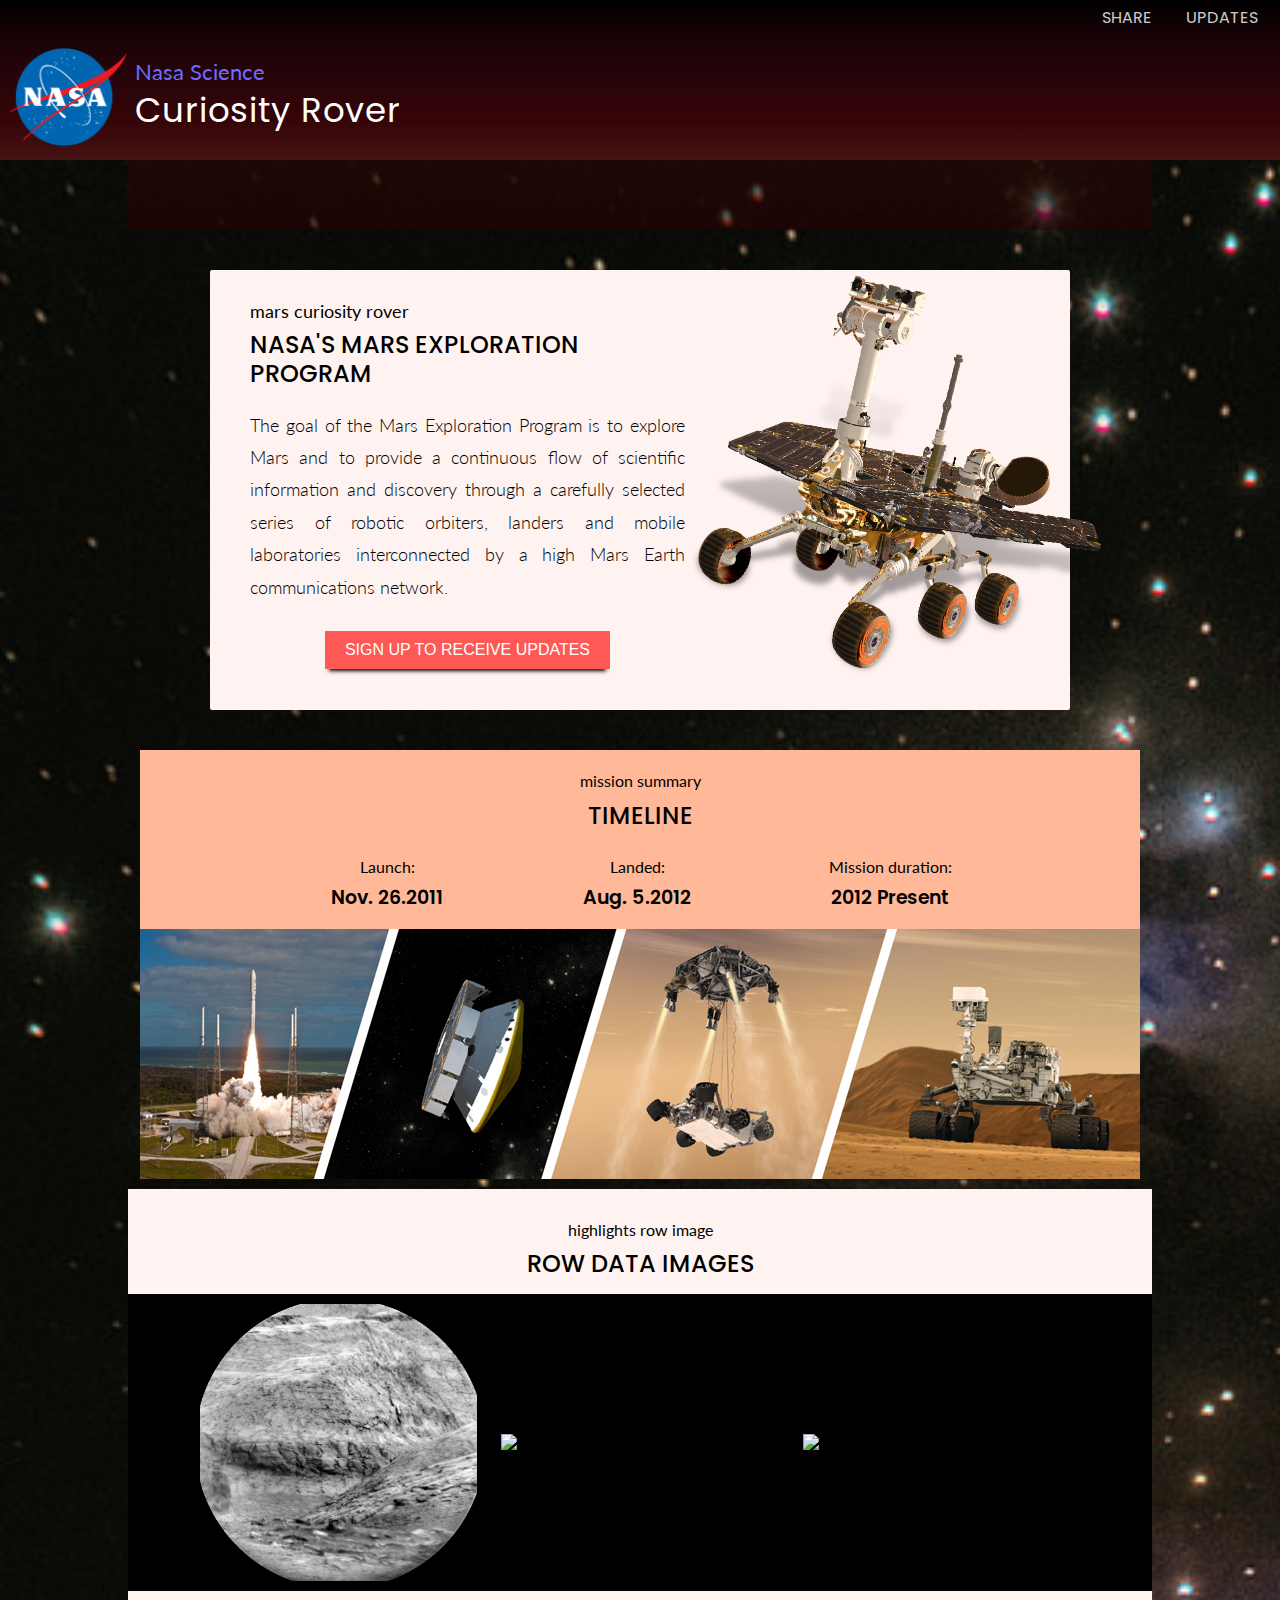
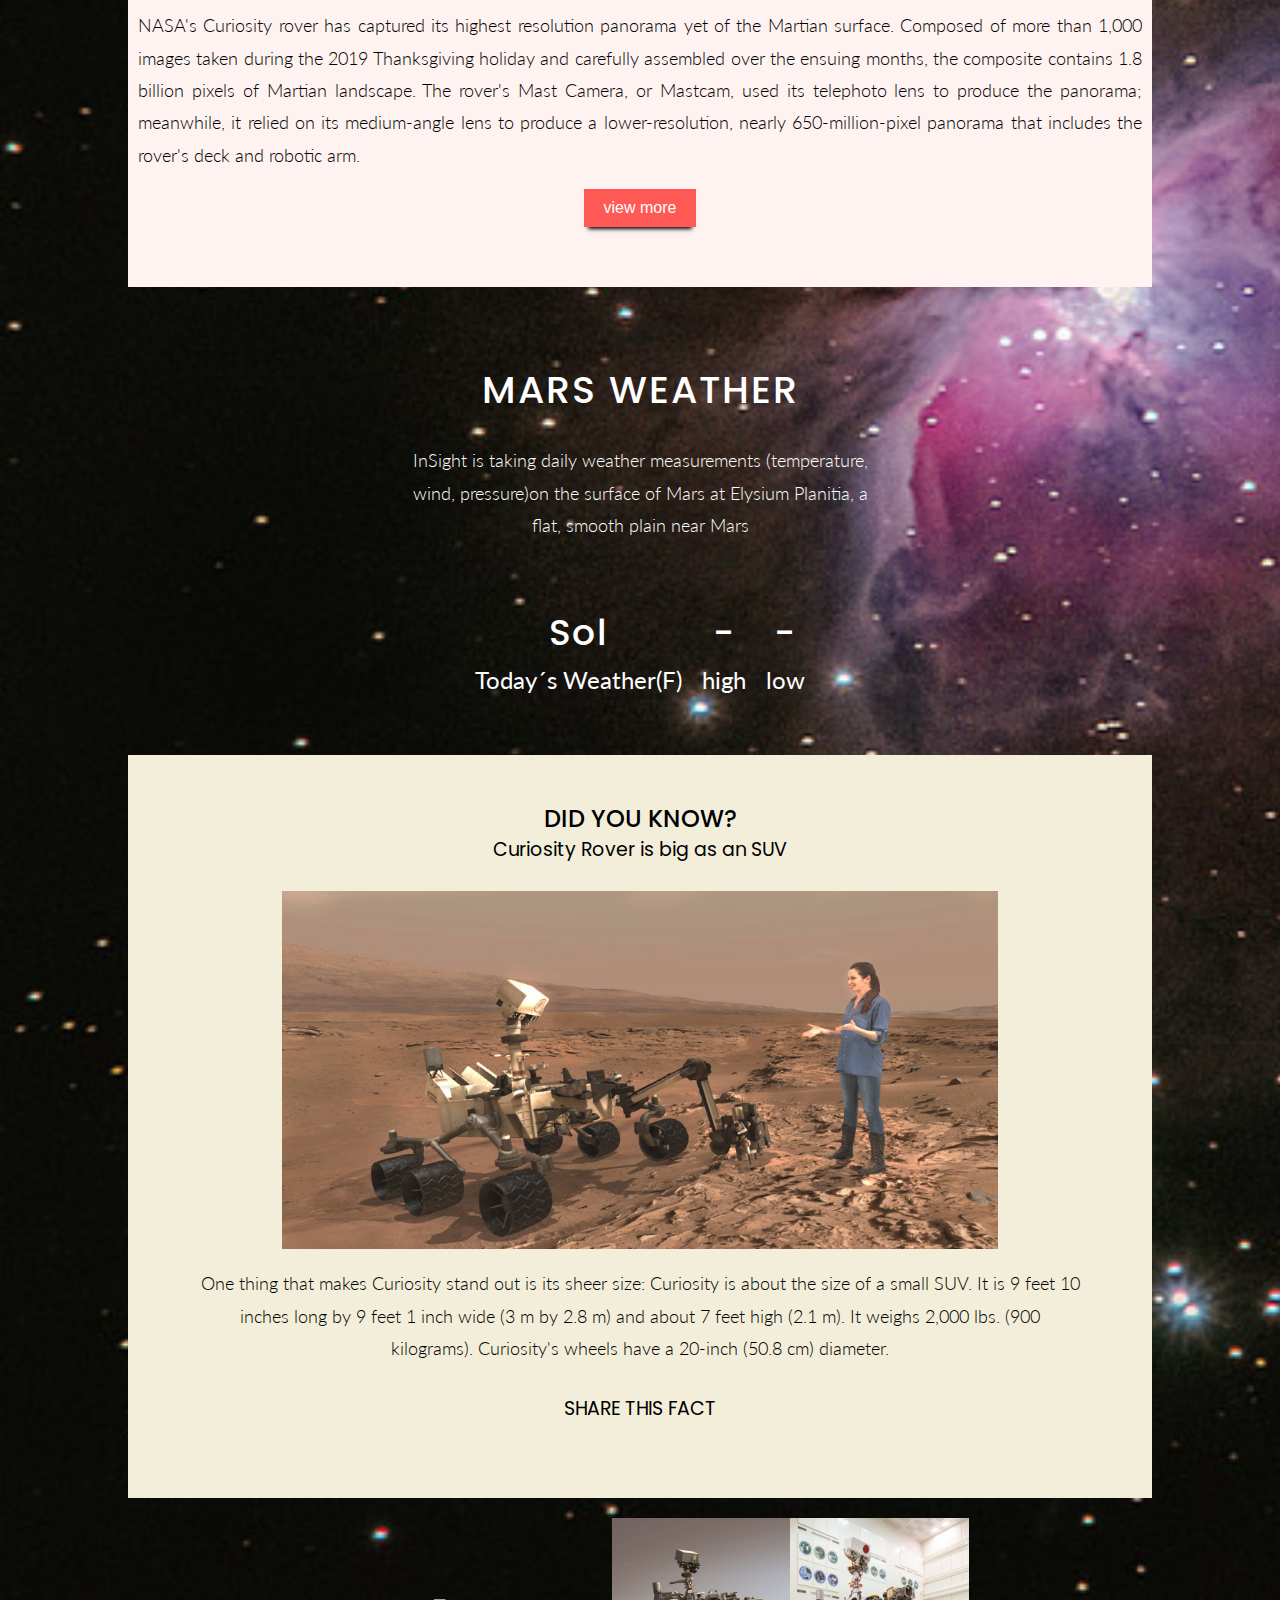
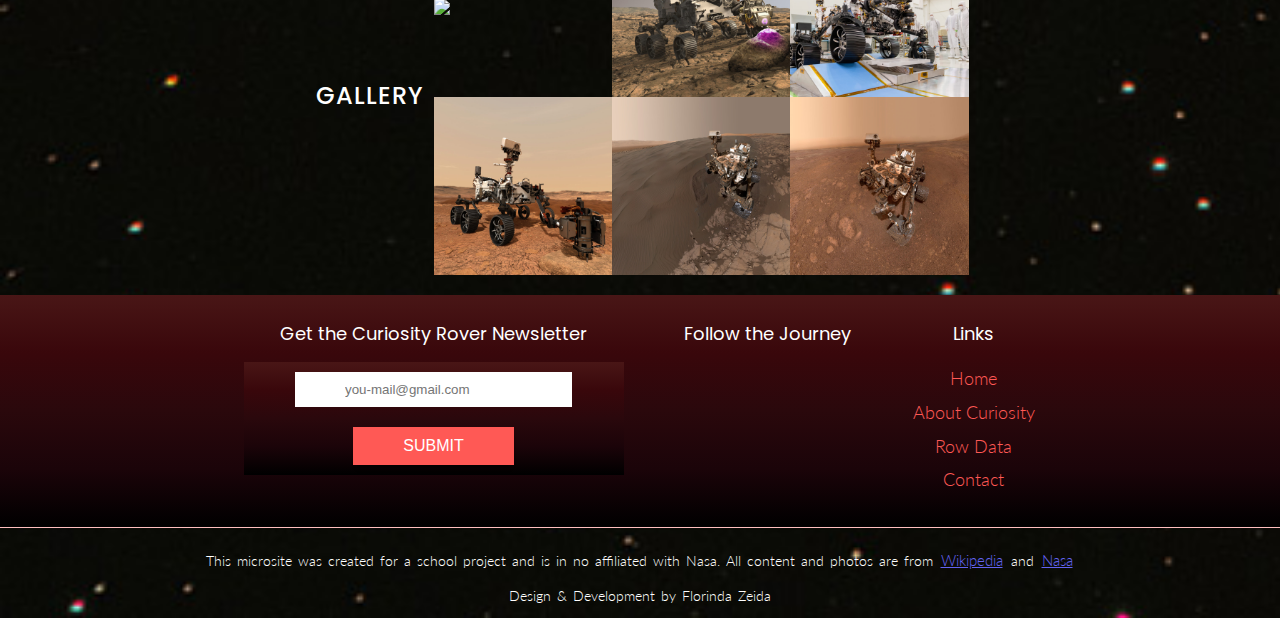
==== index.html @ 97a4b6a3 "step-1" ====
<!DOCTYPE html>
<html lang="en">

<head>
    <meta charset="utf-8">
    <meta name="viewport" content="width=device-width, initial-scale=1.0" />
    <meta http-equiv="X-UA-Compatible" content="ie=edge" />
    <meta name="description" content="This is a microsite created for the school, the theme being a subject from Space X or NASA and using their API.">
    <meta name="keywords" content="curiosity rover, space x , nasa, rocket, marte, red planet">
    <meta name="author" content="Florinda Zeida">
    <title>Home | Welcome</title>
    <!--CSS============================================= -->

    <link rel="stylesheet" href="styleshet.css">
    <link href="https://fonts.googleapis.com/css2?family=Lato:ital,wght@0,300;0,400;0,700;1,700&display=swap" rel="stylesheet">
    <link href="https://fonts.googleapis.com/css2?family=Roboto:ital,wght@0,300;0,500;0,700;0,900;1,300;1,400;1,500;1,700&display=swap" rel="stylesheet">
    <link href="https://fonts.googleapis.com/css2?family=Poppins:ital,wght@0,100;0,200;0,400;0,500;0,600;0,700;0,800;1,300&display=swap" rel="stylesheet">
    <link href="https://fonts.googleapis.com/css2?family=Sacramento&display=swap" rel="stylesheet">
    <!--CSS============================================= -->
    <!--ICON SOSIAL MEDIA============================================= -->
    <script src="https://kit.fontawesome.com/aa9fac59e8.js" crossorigin="anonymous"></script>
</head>

<body>


    <header class="header-content">

        <div class="media-icon-link">
            <a class="icon-media" href=""><span class="">SHARE</span><i class="fas fa-share-alt"></i></a>
            <a class="icon-media" href=""><span class="">UPDATES</span><i class="fas fa-bell"></i></a>
        </div>

        <nav class="navigation-container">
            <div class="top-nav">
                <a class="logo" href="https://www.nasa.gov" target="_blank"><img src="images/nasa-logo.png" alt="Nasa Logo"></a>
                <div class="logo-tittle">
                    <div class="logo-tittle-nasa">Nasa Science</div>
                    <div class="logo-tittle-curiosity">Curiosity Rover</div>
                </div>
                <a class="icon-menu" onclick="menuFunction()">
                    <i class="fa fa-bars"></i>
                </a>
            </div>
            <ul id="navbar">
                <li><a class="active" href="index.html">Home</a></li>
                <li><a href="about.html">About Curiosity</a></li>
                <li><a href="row-data.html">Row Data</a></li>
                <li><a href="contact.html">Contact</a></li>
            </ul>
        </nav>


    </header>
    <div class="pre-loader">
        <img class="loading" src="images/loading.png">
    </div>


    <div id="banner">
        <video class="mars-video" autoplay loop muted width="100%">
        <source src="images/mars_mp4.mp4" alt="Video with the rotating  Mars planet" type="video/mp4" />
       
        </video>

        <div id="text-banner">
            <h1>MARS CURIOSITY ROVER</h1>
            <div class="text-banner-under">
                <img class="border-white" src="images/line-white.png" alt="Line before text">
                <h4>landed on Mars in 2012</h4>
            </div>

            <h6>Scroll Down to Discover more</h6>
            <img class="arrow-scroll" src="images/scroll.png" alt="Icon arrow sroll">

        </div>
    </div>

    <main class="index">
        <div class="intro-index">
            <img class="img-intro-index" src="images/mars-rover.png" alt="Perseverance on Mars">
            <h4>mars curiosity rover </h4>
            <h2>NASA'S MARS EXPLORATION PROGRAM</h2>
            <p>The goal of the Mars Exploration Program is to explore Mars and to provide a continuous flow of scientific information and discovery through a carefully selected series of robotic orbiters, landers and mobile laboratories interconnected by
                a high Mars Earth communications network.</p>
            <a href=""><button class="btn-content">SIGN UP TO RECEIVE UPDATES</button></a>
        </div>
        <div class="section-index">
            <section class="section-style ">
                <div class="section-timeline">
                    <div class="timeline-text">
                        <h4>mission summary</h4>
                        <h2>TIMELINE</h2>
                        <div class="timeline-data">
                            <div class="timeline-row">
                                <h4>Launch:</h4>
                                <h3>Nov. 26.2011</h3>
                            </div>
                            <div class="timeline-row">
                                <h4>Landed:</h4>
                                <h3>Aug. 5.2012</h3>
                            </div>
                            <div class="timeline-row">
                                <h4>Mission duration:</h4>
                                <h3>2012 Present</h3>
                            </div>

                        </div>
                    </div>
                    <img class="img-timeline" src="images/timeline.jpg" alt="Image of timeline Curiosity Rover">
                </div>
            </section>
            <section class="section-style ">

                <div class="section-row-data">
                    <h4>highlights row image</h4>
                    <h2>ROW DATA IMAGES</h2>
                    <div class="row-img">
                        <img class="img-home-row" src="images/row-1.PNG" alt="Sol 2889: Chemistry">
                        <img class="img-home-row" src="images/row-2.PNG" alt="Sol 2889: Chemistry">
                        <img class="img-home-row" src="images/row-2.PNG" alt="Sol 2889: Chemistry">



                    </div>
                    <p>NASA's Curiosity rover has captured its highest resolution panorama yet of the Martian surface. Composed of more than 1,000 images taken during the 2019 Thanksgiving holiday and carefully assembled over the ensuing months, the composite
                        contains 1.8 billion pixels of Martian landscape. The rover's Mast Camera, or Mastcam, used its telephoto lens to produce the panorama; meanwhile, it relied on its medium-angle lens to produce a lower-resolution, nearly 650-million-pixel
                        panorama that includes the rover's deck and robotic arm. </p>
                    <a href=""><button class="btn-content">view more</button></a>
                </div>

            </section>

            <section class="section-style ">
                <div class="section-weather">
                    <div class="text-weather">
                        <h2>MARS WEATHER</h2>
                        <p>InSight is taking daily weather measurements (temperature, wind, pressure)on the surface of Mars at Elysium Planitia, a flat, smooth plain near Mars</p>
                    </div>
                    <div class="section-weather-data">


                        <div class="data-weather">
                            <h2 class="section-title section-title--date">Sol
                                <span data-number></span>
                            </h2>
                            <h4>Today´s Weather(F)</h4>

                        </div>
                        <div class="data-weather">
                            <h2 class="section-title section-title--date"><span data-temp-high>-</span></h2>
                            <h4>high</h4>

                        </div>
                        <div class="data-weather">
                            <h2 class="section-title section-title--date"><span data-temp-low>-</span></h2>
                            <h4>low</h4>

                        </div>
                    </div>
                </div>
            </section>


            <section class="section-style">

                <div class="section-facts">
                    <div class="facts-text">
                        <h2>DID YOU KNOW?</h2>
                        <h3>Curiosity Rover is big as an SUV</h3>
                        <img class="facts-img" src="images/did-you-know.jpg" alt="Pictures with a girl in front av curiosity rover">
                        <p>One thing that makes Curiosity stand out is its sheer size: Curiosity is about the size of a small SUV. It is 9 feet 10 inches long by 9 feet 1 inch wide (3 m by 2.8 m) and about 7 feet high (2.1 m). It weighs 2,000 lbs. (900 kilograms).
                            Curiosity's wheels have a 20-inch (50.8 cm) diameter.</p>
                    </div>


                    <div class="share">
                        <h3>SHARE THIS FACT</h3>
                        <div class="social-icons">
                            <a><i class="fa fa-facebook"></i></a>
                            <a><i class="fa fa-twitter"></i></a>
                            <a><i class="fa fa-instagram"></i></a>
                        </div>
                    </div>
                </div>
            </section>

        </div>
        <div class="home-gallery">
            <h2>GALLERY</h2>

            <div class="front-gallery">

                <img src="images/gallery-1.gif" onclick="openModal();currentSlide(1)" class="frontImg">
                <img src="images/gallery-2.jpg" onclick="openModal();currentSlide(2)" class="frontImg">
                <img src="images/gallery-3.jpg" onclick="openModal();currentSlide(3)" class="frontImg">
                <img src="images/gallery-4.jpg" onclick="openModal();currentSlide(4)" class="frontImg">
                <img src="images/gallery-5.jpg" onclick="openModal();currentSlide(5)" class="frontImg">
                <img src="images/gallery-6.jpg" onclick="openModal();currentSlide(6)" class="frontImg">


            </div>

            <div id="gallery-modal" class="modal">
                <span class="close cursor" onclick="closeModal()">&times;</span>
                <div class="modal-content">

                    <div class="slides-gallery">
                        <div class="number">1 / 12</div>
                        <img src="images/gallery-1.gif" alt="Seismic Waves Inside Mars">
                    </div>

                    <div class="slides-gallery">
                        <div class="number">2 / 12</div>
                        <img src="images/gallery-2.jpg" alt="Perseverance's PIXL at Work on Mars (Illustration)">
                    </div>

                    <div class="slides-gallery">
                        <div class="number">3 / 12</div>
                        <img src="images/gallery-3.jpg" alt="Mars 2020 Rover Is Roving">
                    </div>

                    <div class="slides-gallery">
                        <div class="number">4 / 12</div>
                        <img src="images/gallery-4.jpg" alt="Mars 2020 Collecting Sample (Artist's Concept)">
                    </div>
                    <div class="slides-gallery">
                        <div class="number">5 / 12</div>
                        <img src="images/gallery-5.jpg" alt="Curiosity Self-Portrait at Martian Sand Dune">
                    </div>

                    <div class="slides-gallery">
                        <div class="number">6 / 12</div>
                        <img src="images/gallery-6.jpg" alt="Curiosity's Selfie at Rock Hall">
                    </div>
                    <div class="slides-gallery">
                        <div class="number">7 / 12</div>
                        <img src="images/gallery-7.jpg" alt="NASA Astronaut Stands on Mars">
                    </div>

                    <div class="slides-gallery">
                        <div class="number">8 / 12</div>
                        <img src="images/gallery-8.jpg" alt="&apos; Shaler &apos; Unit's Evidence of Stream Flow ">
                    </div>
                    <div class="slides-gallery">
                        <div class="number">9 / 12</div>

                        <img src="images/gallery-9.jpg" alt="Layers at the Base of Mount Sharp">
                    </div>

                    <div class="slides-gallery">
                        <div class="number">10 / 12</div>
                        <img src="images/gallery-10.jpg" alt="Media Meet NASA's Mars 2020 Rover and Builders">
                    </div>
                    <div class="slides-gallery">
                        <div class="number">11 / 12</div>
                        <img src="images/gallery-11.jpg" alt="First Humans on Mars">
                    </div>

                    <div class="slides-gallery">
                        <div class="number">12 / 12</div>
                        <img src="images/gallery-12.jpg" alt="Geologic History Revealed in Valles Marineris">
                    </div>
                </div>


                <a class="prev" onclick="plusSlides(-1)">&#8592;</a>
                <a class="next" onclick="plusSlides(1)">&#8594;	</a>

                <div class="altContainer">
                    <p id="imgText"></p>
                </div>

                <div class="slide-gallery-bottom">

                    <div class="slide-row">
                        <img class="slide-row-bott slide-cursor" src="images/gallery-1.gif" onclick="currentSlide(1)" alt="Seismic Waves Inside Mars">
                    </div>
                    <div class="slide-row">
                        <img class="slide-row-bott slide-cursor" src="images/gallery-2.jpg" onclick="currentSlide(2)" alt="Perseverance's PIXL at Work on Mars (Illustration)">
                    </div>
                    <div class="slide-row">
                        <img class="slide-row-bott slide-cursor" src="images/gallery-3.jpg" onclick="currentSlide(3)" alt="Mars 2020 Rover Is Roving">
                    </div>
                    <div class="slide-row ">
                        <img class="slide-row-bott slide-cursor" src="images/gallery-4.jpg " onclick="currentSlide(4) " alt="Mars 2020 Collecting Sample (Artist's Concept) ">
                    </div>
                    <div class="slide-row ">
                        <img class="slide-row-bott slide-cursor" src="images/gallery-5.jpg" onclick="currentSlide(5) " alt="Curiosity Self-Portrait at Martian Sand Dune">
                    </div>
                    <div class="slide-row ">
                        <img class="slide-row-bott slide-cursor" src="images/gallery-6.jpg" onclick="currentSlide(6) " alt="Curiosity's Selfie at Rock Hall">
                    </div>
                    <div class="slide-row ">
                        <img src="images/gallery-7.jpg" alt="NASA Astronaut Stands on Mars" onclick="currentSlide(7) " alt="NASA Astronaut Stands on Mars">
                    </div>
                    <div class="slide-row ">
                        <img class="slide-row-bott slide-cursor" src="images/gallery-8.jpg " onclick="currentSlide(8) " alt="&apos; Shaler &apos; Unit's Evidence of Stream Flow ">
                    </div>
                    <div class="slide-row ">
                        <img class="slide-row-bott slide-cursor" src="images/gallery-9.jpg " onclick="currentSlide(9) " alt="Layers at the Base of Mount Sharp">
                    </div>
                    <div class="slide-row ">
                        <img class="slide-row-bott slide-cursor" src="images/gallery-10.jpg" onclick="currentSlide(10) " alt="Media Meet NASA's Mars 2020 Rover and Builders">
                    </div>
                    <div class="slide-row ">
                        <img class="slide-row-bott slide-cursor" src="images/gallery-11.jpg " onclick="currentSlide(11) " alt="First Humans on Mars ">
                    </div>
                    <div class="slide-row">
                        <img class="slide-row-bott slide-cursor" src="images/gallery-12.jpg" onclick="currentSlide(12)" alt="Geologic History Revealed in Valles Marineris">
                    </div>
                </div>

            </div>

        </div>
    </main>

    <footer id="footer">
        <div class="footer-content">
            <div class="footer_box-style">
                <div class="newsletter-style">
                    <h3>Get the Curiosity Rover Newsletter</h3>
                    <div id="newsletter">
                        <form id="newsletter-form">
                            <input type="email" id="email-news" name="email" placeholder="you-mail@gmail.com">
                            <input class="btn-newsletter" type="submit" value="SUBMIT" />
                        </form>
                    </div>
                </div>
            </div>
            <div class="footer_box-style">
                <div class="footer-social">
                    <h3>Follow the Journey</h3>
                    <div class="footer_icon_link">
                        <a><i class="fa fa-facebook"></i></a>
                        <a><i class="fa fa-twitter"></i></a>
                        <a><i class="fa fa-instagram"></i></a>
                    </div>
                </div>
            </div>
            <div class="footer_box-style">
                <div class="footer-links">
                    <h3>Links</h3>
                    <div class="footer-links-click">
                        <a href="index.html">Home</a>
                        <a href="about.html">About Curiosity </a>
                        <a href="row-data.html">Row Data</a>
                        <a href="contact.html">Contact</a>
                    </div>
                </div>
            </div>
        </div>
    </footer>
    <!-- End Footer  -->

    <!-- Start copyright  -->
    <div id="copyright">
        <p> This microsite was created for a school project and is in no affiliated with Nasa. All content and photos are from <a href="#">Wikipedia</a> and <a href="#">Nasa</a> </p>
        <p>Design & Development by Florinda Zeida</p>
    </div>
    <!-- Back-to top -->
    <a href="#" id="back-to-top" title="Back to top"><i class="fas fa-arrow-alt-circle-up"></i></a>


    <!-- JS FILES -->



    <script src="script.js"></script>
    <script src="script3.js"></script>
    <script src="script2.js"></script>


</body>

</html>
---- styleshet.css ----
html {
                                        margin: 0 auto;
                                        padding: 0 auto;
                                        background-image: url("images/background-mobil.jpg");
                                    }
                                    
                                    *,
                                    *:after,
                                    *:before {
                                        -webkit-box-sizing: border-box;
                                        -moz-box-sizing: border-box;
                                        box-sizing: border-box;
                                    }
                                    
                                    body {
                                        max-width: 1364px;
                                        margin: 0 auto;
                                        padding: 0 auto;
                                        background-image: url("images/background-mobil.jpg");
                                        background-repeat: no-repeat;
                                        background-size: cover;
                                        -webkit-background-size: cover;
                                        -moz-background-size: cover;
                                        -o-background-size: cover;
                                    }
                                    
                                    img {
                                        display: block;
                                        width: 100%;
                                        height: auto;
                                    }
                                    
                                    h1,
                                    h2,
                                    h3 {
                                        font-family: Poppins, georgia, "sans-serif";
                                        line-height: 1.2em;
                                    }
                                    
                                    h4,
                                    h5,
                                    h6 {
                                        font-family: lato, georgia, "sans-serif";
                                        font-size: 15px;
                                        font-weight: 400;
                                    }
                                    
                                    h6 {
                                        margin: -7px 0px 20px 0px;
                                    }
                                    
                                    h3 {
                                        font-weight: 400;
                                        font-size: 17px;
                                    }
                                    
                                    h2 {
                                        font-weight: 400;
                                        font-size: 22px;
                                    }
                                    
                                    h1 {
                                        font-size: 20px;
                                        letter-spacing: 3px;
                                        padding: 0px;
                                        font-weight: 700;
                                        color: white;
                                        font-family: poppins;
                                    }
                                    
                                    p {
                                        font-weight: 300;
                                        font-size: 16px;
                                        font-family: lato;
                                        line-height: 1.6em;
                                        text-align: justify;
                                    }
                                    
                                    .span {
                                        color: white;
                                        font-size: 20px;
                                    }
                                    
                                    .quotes {
                                        max-width: 800px;
                                        font-size: 17px;
                                        color: #2B181A;
                                        justify-content: center;
                                        text-align: justify;
                                        text-align: center;
                                        padding: 10px 10px;
                                        margin: 0px auto;
                                    }
                                    
                                    .quotes i {
                                        padding: 0px 5px;
                                        color: #ff5955;
                                        font-size: 14px;
                                    }
                                    
                                    .quotes h5 {
                                        font-style: italic;
                                        margin-top: 5px;
                                        padding-left: 120px;
                                    }
                                    
                                    a {
                                        color: #3344dd;
                                        padding: 0px 2px;
                                        font-size: 16px;
                                        font-family: Lato, georgia, "sans-serif";
                                        list-style: none;
                                    }
                                    
                                    li {
                                        list-style: none;
                                        font-family: lato, georgia, "sans-serif";
                                        font-size: 17px;
                                        font-weight: 400;
                                    }
                                    
                                    a:active {
                                        color: #ff5955;
                                        font-weight: 500;
                                    }
                                    
                                    .logo {
                                        display: block;
                                        max-width: 17%;
                                        height: auto;
                                    }
                                    /*___________________button_____________________*/
                                    
                                    .card-btn,
                                    .btn-newsletter,
                                    .btn-content,
                                    .btn-contact {
                                        background-color: #ff5955;
                                        border: none;
                                        color: white;
                                        padding: 10px 40px;
                                        text-align: center;
                                        text-decoration: none;
                                        display: inline-block;
                                        font-size: 16px;
                                        outline: none;
                                        margin: 20px auto;
                                        -webkit-box-shadow: 0 6px 4px -4px black;
                                        -moz-box-shadow: 0 6px 4px -4px black;
                                        box-shadow: 0 6px 4px -4px black;
                                    }
                                    
                                    .btn-newsletter {
                                        padding: 10px 100px;
                                        margin-top: -5px;
                                    }
                                    
                                    .btn-content {
                                        padding: 10px 20px;
                                        margin-top: 0px;
                                    }
                                    
                                    .card-btn:hover,
                                    .btn-newsletter:hover,
                                    .btn-content:hover,
                                    .btn-contact:hover {
                                        background-color: #af3937;
                                    }
                                    /*___________________BACK-TO TOP______________________*/
                                    
                                    #back-to-top {
                                        width: 37px;
                                        height: 37px;
                                        position: fixed;
                                        bottom: 30px;
                                        right: 20px;
                                        z-index: 99999;
                                        padding: -5px 5px 7px 5px;
                                        text-align: center;
                                        cursor: pointer;
                                        border-radius: 50%;
                                        text-decoration: none;
                                        font-size: 30px;
                                        color: #ff5955;
                                    }
                                    
                                    #back-to-top:hover {
                                        color: rgb(231, 196, 160);
                                    }
                                    /*--------loading-----------------------------*/
                                    
                                    .pre-loader {
                                        display: flex;
                                        justify-content: center;
                                        margin: 0 auto;
                                    }
                                    
                                    .loading {
                                        animation: rotation 2s infinite linear;
                                        width: 100px;
                                        height: 100px;
                                        text-align: center;
                                        position: absolute;
                                        margin-top: 100px;
                                    }
                                    
                                    @keyframes rotation {
                                        from {
                                            transform: rotate(0deg);
                                        }
                                        to {
                                            transform: rotate(359deg);
                                        }
                                    }
                                    /*-----------header-------*/
                                    
                                    .header-content {
                                        max-width: 1360px;
                                        width: 100%;
                                        height: 100px;
                                        margin: 0 auto;
                                        align-content: center;
                                        top: 0;
                                        z-index: 2;
                                        position: fixed;
                                        background-image: linear-gradient(to bottom, #000000, #1a0307, #28050a, #350407, #441414);
                                    }
                                    /*-----------media-icon-links-------*/
                                    
                                    .media-icon-link {
                                        max-width: 1360px;
                                        display: flex;
                                        flex-direction: row;
                                        padding: 5px;
                                        justify-content: flex-end;
                                        margin: 0 auto;
                                        opacity: 80%;
                                    }
                                    
                                    .media-icon-link a {
                                        font-size: 14px;
                                        color: white;
                                        font-weight: 400;
                                        padding: 0px 10px;
                                        font-family: poppins;
                                        text-decoration: none;
                                    }
                                    
                                    .media-icon-link a span {
                                        padding: 0px 7px;
                                    }
                                    /*-----------navigation-------*/
                                    
                                    .navigation-container {
                                        margin: 0 auto;
                                        color: white;
                                        padding: 10px 5px;
                                    }
                                    
                                    .top-nav {
                                        display: flex;
                                        flex-direction: row;
                                        overflow: hidden;
                                        position: relative;
                                        align-items: center;
                                        font-size: 16px;
                                        font-family: poppins;
                                    }
                                    
                                    .logo-tittle-nasa {
                                        font-size: 16px;
                                        color: rgb(108, 108, 255);
                                        margin-left: 3px;
                                        font-family: lato;
                                    }
                                    
                                    .logo-tittle-curiosity {
                                        font-size: 18px;
                                        font-weight: 400;
                                        letter-spacing: 1px;
                                        margin-left: 3px;
                                        font-family: poppins;
                                        color: white;
                                    }
                                    
                                    .top-nav .icon-menu {
                                        text-decoration: none;
                                        display: block;
                                        margin: 12px 5px;
                                        position: absolute;
                                        right: 0;
                                        top: 0;
                                    }
                                    
                                    .top-nav .icon-menu i {
                                        color: #ff5955;
                                        font-size: 28px;
                                        font-weight: 600;
                                        box-shadow: 0 8px 6px -6px rgba(0, 0, 0);
                                    }
                                    
                                    #navbar {
                                        width: 300px;
                                        height: 500px;
                                        background-image: linear-gradient(to bottom, #000000, #1a0307, #28050a, #350407, #430000);
                                        margin: 10px -5px;
                                        display: none;
                                        z-index: 1;
                                        float: right;
                                    }
                                    
                                    #navbar a {
                                        display: flex;
                                        flex-direction: column;
                                        font-size: 17px;
                                        text-decoration: none;
                                        padding: 10px 60px;
                                        font-family: poppins;
                                        margin-top: 10px;
                                        color: white;
                                    }
                                    
                                    #navbar a:hover {
                                        color: red;
                                    }
                                    
                                    #navbar a:active {
                                        color: red;
                                    }
                                    /*----------------page-next----------------*/
                                    
                                    .page-next {
                                        max-width: 1360px;
                                        width: 100%;
                                        height: 30px;
                                        display: flex;
                                        top: 100px;
                                        z-index: 1;
                                        flex-direction: row;
                                        position: fixed;
                                        background-color: #F3EED9;
                                        text-align: center;
                                        padding: 5px;
                                        box-shadow: 0 8px 6px -6px rgba(0, 0, 0);
                                    }
                                    
                                    .page-next a {
                                        text-decoration: none;
                                        padding: 0px 10px;
                                    }
                                    
                                    .back-home {
                                        color: black;
                                    }
                                    
                                    .active {
                                        color: #f21137;
                                    }
                                    
                                    .page {
                                        max-width: 1360px;
                                    }
                                    /*----------------page-name----------------*/
                                    
                                    #page-name {
                                        max-width: 1360px;
                                        height: 200px;
                                        margin-top: 130px;
                                        background: linear-gradient(0deg, rgba(105, 105, 105, 0.3), rgba(24, 14, 20, 0.3)), url(images/back_page_name.jpg);
                                        background-size: cover;
                                        background-blend-mode: multiply;
                                        background-position: center center;
                                        box-shadow: inset 0 0 0 3000px rgba(80, 14, 14, 0.3);
                                        text-align: center;
                                    }
                                    
                                    .page-name-flex {
                                        display: flex;
                                        flex-direction: column;
                                        text-align: center;
                                    }
                                    
                                    #page-name h1 {
                                        padding-top: 30px;
                                    }
                                    
                                    .page-name-flex a {
                                        letter-spacing: 1px;
                                        font-family: poppins;
                                        font-weight: 400;
                                        line-height: 2.2em;
                                        color: #fa9c9a;
                                        text-align: center;
                                    }
                                    /*---------home-page------*/
                                    
                                    .index {
                                        max-width: 1024px;
                                        margin: 0px auto;
                                        padding: 0px auto;
                                        justify-content: center;
                                    }
                                    /*___________________banner______________________*/
                                    
                                    #banner {
                                        max-width: 1024px;
                                        padding: 0px auto;
                                        margin: 0px auto 100px auto;
                                    }
                                    
                                    #banner:after {
                                        width: 100%;
                                        content: "";
                                        position: absolute;
                                        margin: -120px 0px;
                                        padding: 0px auto;
                                        height: 120px;
                                        background-image: linear-gradient(to top, #260101, #2b0805, #310d08, #37110b, #3d160d);
                                        -khtml-opacity: .6;
                                        -moz-opacity: .6;
                                        opacity: 0.6;
                                        word-break: break-all;
                                        word-wrap: break-word;
                                    }
                                    
                                    #banner>* {
                                        z-index: 1;
                                    }
                                    
                                    .mars-video {
                                        left: 0px;
                                        margin-top: 100px;
                                    }
                                    
                                    #text-banner {
                                        display: flex;
                                        flex-direction: column;
                                        position: relative;
                                        margin-top: -120px;
                                        text-align: center;
                                        align-items: center;
                                    }
                                    
                                    .arrow-scroll {
                                        width: 5%;
                                        text-align: center;
                                        margin-top: -7px;
                                    }
                                    
                                    .border-white {
                                        height: 2px;
                                        width: 90px;
                                        padding-right: 5px;
                                    }
                                    
                                    .text-banner-under h4 {
                                        color: white;
                                    }
                                    
                                    .text-banner-under {
                                        margin-top: -30px;
                                        display: flex;
                                        flex-direction: row;
                                        align-items: center;
                                    }
                                    
                                    #text-banner h6 {
                                        display: none;
                                        /*!----IMPORTANT HIDE MOBIL*-----*/
                                    }
                                    /*___________________main/index______________________*/
                                    
                                    .index {
                                        display: flex;
                                        flex-direction: column;
                                        max-width: 1360px;
                                        margin: -90px 0px;
                                        padding: 0px 0px;
                                        justify-content: center;
                                        align-items: center;
                                    }
                                    /*__________________main/intro______________________*/
                                    
                                    .intro-index {
                                        max-width: 760px;
                                        padding: 20px 20px 30px 20px;
                                        margin: 0px auto;
                                        background-color: #FFF3F1;
                                        text-align: center;
                                    }
                                    
                                    .img-intro-index {
                                        width: 100px;
                                        height: 100px;
                                        float: right;
                                        margin: 10px 0px 0px 5px;
                                        -webkit-transform: rotate(11deg);
                                        -moz-transform: rotate(11deg);
                                        -ms-transform: rotate(11deg);
                                        -o-transform: rotate(11deg);
                                        transform: rotate(11deg);
                                    }
                                    
                                    .intro-index h2 {
                                        margin-top: -15px;
                                        text-align: left;
                                        display: flex;
                                        flex-wrap: nowrap;
                                    }
                                    
                                    .intro-index h4 {
                                        text-align: left;
                                    }
                                    
                                    .intro-index p {
                                        padding-bottom: 10px;
                                    }
                                    /*-----------section-index---------*/
                                    
                                    .section-index {
                                        max-width: 1024px;
                                        display: flex;
                                        flex-direction: column;
                                        align-content: center;
                                        margin: 0px auto;
                                        padding: 0px auto;
                                    }
                                    /*-----------section-timeline------*/
                                    
                                    .section-style {
                                        max-width: 1024px;
                                        padding-top: 10px;
                                        text-align: center;
                                        margin: 0px auto;
                                    }
                                    
                                    .section-style h2 {
                                        margin-top: -10px;
                                    }
                                    
                                    .section-timeline {
                                        max-width: 1024px;
                                        background-color: rgb(255, 185, 153);
                                        display: flex;
                                        flex-direction: column;
                                        margin: 0px auto;
                                        padding: 0px auto;
                                        text-align: center;
                                    }
                                    
                                    .timeline-text {
                                        display: flex;
                                        flex-direction: column;
                                        margin: 0px auto;
                                        text-align: center;
                                    }
                                    
                                    .timeline-row {
                                        display: flex;
                                        flex-direction: row;
                                        text-align: center;
                                        align-items: center;
                                        justify-content: space-between;
                                    }
                                    
                                    .timeline-row h3 {
                                        padding-left: 30px;
                                        font-weight: 600;
                                    }
                                    /*-----------section-row-data------*/
                                    
                                    .section-row-data {
                                        background-color: #FFF3F1;
                                        padding: 10px;
                                        margin: 0px auto;
                                        padding-bottom: 40px;
                                        align-items: center;
                                    }
                                    
                                    .row-img {
                                        display: flex;
                                        flex-wrap: wrap;
                                        padding: 10px;
                                        align-items: center;
                                        background-color: #000000;
                                        justify-content: center;
                                        margin: -5px -10px 0px -10px;
                                    }
                                    
                                    .row-img img {
                                        max-width: 30%;
                                        padding: 0px 12px;
                                    }
                                    /*------section-weather------*/
                                    
                                    .section-weather {
                                        display: flex;
                                        flex-direction: column;
                                        justify-content: space-around;
                                        align-items: center;
                                        padding-top: 30px;
                                        padding-bottom: 30px;
                                    }
                                    
                                    .section-weather-data {
                                        display: flex;
                                        flex-direction: row;
                                        justify-content: space-between;
                                        align-items: center;
                                        padding: 0px 10px;
                                    }
                                    
                                    .section-weather h2 {
                                        color: white;
                                        letter-spacing: 2px;
                                    }
                                    
                                    .section-weather p {
                                        max-width: 500px;
                                        color: white;
                                        font-weight: 300;
                                        padding: 0px 15px;
                                        text-align: center;
                                        margin-bottom: 40px;
                                    }
                                    
                                    .data-weather {
                                        margin-bottom: -20px;
                                        display: flex;
                                        flex-direction: column;
                                        justify-content: space-between;
                                        align-items: center;
                                        padding: 10px;
                                        text-align: center;
                                    }
                                    
                                    .section-weather h4 {
                                        color: white;
                                        margin-top: -20px;
                                        text-align: center;
                                    }
                                    /*---------section-facts--------*/
                                    
                                    .section-facts {
                                        background-color: #F3EED9;
                                        margin: 0px auto;
                                        padding-top: 60px;
                                        align-items: center;
                                        text-align: center;
                                    }
                                    
                                    .section-facts h3 {
                                        margin-top: -15px;
                                    }
                                    
                                    .section-facts p {
                                        padding: 0px 25px;
                                    }
                                    
                                    .section-facts .share {
                                        padding: 30px;
                                        text-align: center;
                                    }
                                    
                                    .facts-img {
                                        padding-top: 10px;
                                        max-width: 70%;
                                        margin: 0px auto;
                                    }
                                    /*-------home-page-gallery---------------*/
                                    /*-------home-page-gallery---------------*/
                                    
                                    .home-gallery {
                                        display: flex;
                                        flex-wrap: wrap;
                                        max-width: 860px;
                                        margin: 0px auto;
                                        padding: 0px auto;
                                        align-items: center;
                                        padding: 10px;
                                        margin-bottom: 90px;
                                    }
                                    
                                    .home-gallery h2 {
                                        color: white;
                                        font-size: 22px;
                                        letter-spacing: 1px;
                                        font-weight: 400;
                                        margin: 0px auto;
                                        padding: 10px;
                                    }
                                    
                                    .home-gallery p {
                                        font-weight: 300;
                                        margin: 0px 20px 10px 20px;
                                        padding-bottom: 5px;
                                        text-align: center;
                                        color: white;
                                    }
                                    
                                    .front-gallery {
                                        max-width: 540px;
                                        display: flex;
                                        flex-wrap: wrap;
                                        margin: 10px auto;
                                        padding: 0px auto;
                                        align-items: center;
                                    }
                                    
                                    .front-gallery:after {
                                        content: "";
                                        display: table;
                                        clear: both;
                                    }
                                    
                                    .frontImg {
                                        max-width: 33%;
                                        cursor: pointer;
                                    }
                                    
                                    .modal-content {
                                        max-width: 540px;
                                        display: flex;
                                        flex-wrap: wrap;
                                        justify-content: center;
                                        margin: 20px auto;
                                        background-image: linear-gradient(to bottom, #480404, #39070b, #2a080c, #1b0409, #000000);
                                    }
                                    
                                    .slides-gallery {
                                        max-width: 60%;
                                        background-image: linear-gradient(to bottom, #480404, #39070b, #2a080c, #1b0409, #000000);
                                        display: none;
                                    }
                                    
                                    .slide-gallery-bottom {
                                        max-width: 540px;
                                        display: flex;
                                        flex-wrap: wrap;
                                        margin: 0px auto;
                                        justify-content: center;
                                        padding: 0px 15px 20px;
                                    }
                                    
                                    .slide-row {
                                        max-width: 25%;
                                    }
                                    
                                    .slide-row-bott {
                                        opacity: 0.6;
                                    }
                                    
                                    .slide-row-bott:hover {
                                        opacity: 4;
                                    }
                                    
                                    .slide-cursor {
                                        cursor: pointer;
                                    }
                                    
                                    .modal {
                                        display: none;
                                        position: fixed;
                                        z-index: 1;
                                        padding-top: 140px;
                                        left: 0;
                                        top: 0;
                                        width: 100%;
                                        height: 100%;
                                        overflow: auto;
                                        background-image: linear-gradient(to bottom, #480404, #39070b, #2a080c, #1b0409, #000000);
                                    }
                                    
                                    .number {
                                        color: #f2f2f2;
                                        font-size: 12px;
                                        padding: 10px 0px 0px 10px;
                                        position: relative;
                                        top: 120;
                                        background-image: linear-gradient(to bottom, #480404, #39070b, #2a080c, #1b0409, #000000);
                                    }
                                    
                                    .close {
                                        color: white;
                                        position: absolute;
                                        top: 120px;
                                        right: 15px;
                                        font-size: 35px;
                                        font-weight: bold;
                                    }
                                    
                                    .close:hover,
                                    .close:focus {
                                        color: #999;
                                        text-decoration: none;
                                        cursor: pointer;
                                    }
                                    
                                    .prev,
                                    .next {
                                        cursor: pointer;
                                        position: absolute;
                                        top: 240px;
                                        width: auto;
                                        color: white;
                                        font-weight: 700;
                                        font-size: 24px;
                                        transition: 0.6s ease;
                                        border-radius: 0 5px 5px 0;
                                        user-select: none;
                                        -webkit-user-select: none;
                                    }
                                    
                                    .next {
                                        right: 10px;
                                        margin: 0px auto;
                                        border-radius: 3px 0 0 3px;
                                    }
                                    
                                    .prev {
                                        left: 10px;
                                        border-radius: 3px 0 0 3px;
                                    }
                                    
                                    .prev:hover,
                                    .next:hover {
                                        padding: 5px 7px;
                                        background-color: white;
                                        opacity: 60%;
                                        color: black;
                                    }
                                    /*-----------MAIN-ABOUT CURIOSITY-------*/
                                    /*-----------MAIN-ABOUT CURIOS
                                    /*-----------MAIN-ABOUT CURIOSITY-------*/
                                    
                                    .container-about {
                                        margin: 0 auto;
                                        padding: 0 auto;
                                        justify-content: center;
                                    }
                                    
                                    .about-content {
                                        max-width: 1360px;
                                        justify-content: center;
                                        margin: -30 auto;
                                        padding: 0 auto;
                                    }
                                    
                                    .about-box {
                                        max-width: 1360px;
                                        padding: 5px 15px;
                                        display: flex;
                                        flex-direction: column;
                                        justify-content: center;
                                    }
                                    
                                    .about-desktop {
                                        display: flex;
                                        flex-direction: column;
                                        justify-content: center;
                                        margin: 0 auto;
                                    }
                                    
                                    .about-style {
                                        display: flex;
                                        flex-direction: column;
                                        justify-content: center;
                                        margin: 0 auto;
                                    }
                                    
                                    .about-curiosity {
                                        background-color: #c0b3ad;
                                    }
                                    
                                    .about-facts {
                                        max-width: 1360px;
                                        background-color: #a18d84;
                                    }
                                    
                                    .about-mission {
                                        background-color: #c0b3ad;
                                    }
                                    
                                    .about-style h4 {
                                        font-weight: 400;
                                        opacity: 70%;
                                    }
                                    
                                    .about-style h2 {
                                        margin: -10px 0px -5px 0px;
                                        border-bottom: 1px solid #2B181A;
                                        padding-bottom: 5px;
                                    }
                                    
                                    .about-text li {
                                        font-size: 20px;
                                        list-style: square;
                                    }
                                    
                                    #goal {
                                        margin-bottom: 15px;
                                    }
                                    
                                    #goal li {
                                        font-size: 16px;
                                        list-style-type: circle;
                                        line-height: 1.6em;
                                        font-weight: 400;
                                        padding-left: 10px;
                                    }
                                    
                                    .about-style p {
                                        text-align: justify;
                                    }
                                    
                                    #author {
                                        display: flex;
                                        flex-direction: row;
                                        align-items: center;
                                        font-style: italic;
                                        font-weight: 400;
                                        justify-content: flex-end;
                                        padding: 0px auto;
                                    }
                                    
                                    #author a {
                                        margin-left: 7px;
                                    }
                                    
                                    .about-gallery {
                                        display: flex;
                                        flex-direction: column;
                                        margin: 0 auto;
                                        padding: 0px;
                                    }
                                    
                                    .about-image {
                                        margin-bottom: 7px;
                                        -webkit-box-shadow: 0 8px 6px -6px rgba(0, 0, 0, 0.4);
                                        -moz-box-shadow: 0 8px 6px -6px rgba(0, 0, 0, 0.4);
                                        box-shadow: 0 8px 6px -6px rgba(0, 0, 0, 0.4);
                                    }
                                    
                                    .social-share {
                                        text-align: right;
                                        padding-right: 5px;
                                        padding-bottom: 15px;
                                    }
                                    
                                    .social-share h4 {
                                        padding-right: 5px;
                                        margin-bottom: 7px;
                                    }
                                    
                                    .social-icons a {
                                        padding: 0 .3em;
                                    }
                                    
                                    .social-icons i {
                                        color: #0068DA;
                                        font-size: 24px;
                                        margin: 0 auto;
                                    }
                                    /*-----------row-data-page---------------------------*/
                                    
                                    .row-data-gallery {
                                        overflow: hidden;
                                        /*!IMPORTANT */
                                    }
                                    
                                    .row-banner-mobil {
                                        max-width: 600px;
                                    }
                                    
                                    .row-data-content {
                                        max-width: 1360px;
                                        width: 100%;
                                        color: black;
                                        background-color: #F3EED9;
                                        margin: 0px auto;
                                        justify-content: center;
                                        padding: 50px 20px;
                                    }
                                    
                                    .row-data-text {
                                        margin-top: -45px;
                                    }
                                    
                                    .row-data-content h2 {
                                        margin-top: -10px;
                                        border-bottom: 1px solid rgb(190, 190, 190);
                                        padding-bottom: 5px;
                                    }
                                    
                                    .row-data-content p {
                                        font-weight: 300;
                                    }
                                    /*-----------row-data-page-gallery------*/
                                    
                                    #row-gallery {
                                        max-width: 1360px;
                                        margin: 0px 0px;
                                        background: url(images/background-mobil.jpg) rgba(53, 22, 40, 0.3);
                                        background-size: cover;
                                        background-blend-mode: multiply;
                                        background-repeat: no-repeat;
                                        background-attachment: fixed;
                                        background-position: cover;
                                        background-size: 100%;
                                        color: white;
                                        padding-top: 30px;
                                        text-align: center;
                                    }
                                    
                                    .row-data-gallery {
                                        max-width: 1360px;
                                        display: flex;
                                        flex-wrap: wrap;
                                        justify-content: center;
                                        padding: 10px;
                                        margin: 0px 0px;
                                    }
                                    
                                    .card-info-row {
                                        max-width: 300px;
                                        text-align: center;
                                        justify-content: center;
                                        padding: 10px;
                                        background-color: #F3EED9;
                                        border-radius: 10px;
                                        transition: 0.5s ease;
                                        cursor: pointer;
                                        margin: 10px;
                                        color: black;
                                    }
                                    
                                    .image-row-data {
                                        display: block;
                                        width: 280px;
                                        height: 220px;
                                    }
                                    
                                    .details {
                                        display: none;
                                    }
                                    
                                    .card-name {
                                        font-size: 18px;
                                        letter-spacing: 3px;
                                        font-weight: 600;
                                        text-align: center;
                                    }
                                    
                                    .card-h3 {
                                        font-size: 16px;
                                    }
                                    
                                    .card-btn {
                                        background-color: #ff5955;
                                        border: none;
                                        color: white;
                                        padding: 10px 40px;
                                        text-align: center;
                                        text-decoration: none;
                                        display: inline-block;
                                        font-size: 16px;
                                        outline: none;
                                        margin: 20px auto;
                                        -webkit-box-shadow: 0 6px 4px -4px black;
                                        -moz-box-shadow: 0 6px 4px -4px black;
                                        box-shadow: 0 6px 4px -4px black;
                                    }
                                    
                                    .card-status {
                                        color: #ff5955;
                                        letter-spacing: 2px;
                                    }
                                    
                                    .card-info-row span {
                                        font-size: 18px;
                                        margin-right: 20px;
                                    }
                                    
                                    .hidden {
                                        display: none;
                                    }
                                    /*---------ERROR-----*/
                                    /*---------contact--------*/
                                    
                                    #contact-page h1 {
                                        padding-top: 100px;
                                    }
                                    
                                    .form-group h6 {
                                        margin-bottom: -20px;
                                        text-align: left;
                                        padding: 0px 0px 5px 15px;
                                    }
                                    
                                    .contact {
                                        background-color: rgb(204, 190, 184);
                                        max-width: 900px;
                                        padding: 20px 5px;
                                        margin: 30px auto;
                                        display: flex;
                                        flex-wrap: wrap;
                                        justify-content: center;
                                        text-align: center;
                                    }
                                    
                                    #contact-form h3 {
                                        text-align: center;
                                        line-height: 0.7em;
                                    }
                                    
                                    #contact-form {
                                        width: 300px;
                                        background-color: rgb(185, 174, 169);
                                        padding: 10px 0px;
                                        margin: 0px auto;
                                    }
                                    
                                    .contact-info {
                                        width: 300px;
                                        margin: 0px auto;
                                        padding-top: 20px;
                                    }
                                    
                                    .form-control {
                                        width: 280px;
                                        padding: 10px;
                                        margin: 20px 0px;
                                    }
                                    
                                    #message {
                                        height: 100px;
                                    }
                                    
                                    #messageError {
                                        margin-bottom: 40px;
                                    }
                                    
                                    .form-error {
                                        color: red;
                                        margin: -15px 0px 10px 0px;
                                        display: none;
                                        text-align: left;
                                        padding: 10px 20px;
                                    }
                                    
                                    #answer {
                                        width: 200px;
                                        height: 100px;
                                    }
                                    /*--------------------------*/
                                    
                                    .error {
                                        border: 1px solid red;
                                        color: red;
                                        background: rgb(207, 207, 207);
                                        padding: 1em;
                                    }
                                    
                                    .error:after {
                                        content: "An error occurred.";
                                    }
                                    /*__________________FOOTER___________________*/
                                    
                                    #footer {
                                        max-width: 1360px;
                                        margin: 0px auto;
                                        padding: 10px auto;
                                        background-image: linear-gradient(to bottom, #491616, #39070b, #2a080c, #1b0409, #000000);
                                        padding-bottom: 20px;
                                    }
                                    
                                    #footer .footer-content {
                                        max-width: 1360px;
                                        display: flex;
                                        flex-flow: wrap;
                                        justify-content: center;
                                    }
                                    
                                    #footer .footer_box-style {
                                        max-width: 400px;
                                        padding: 0px 10px;
                                        height: auto;
                                        margin: 10px 20px;
                                        text-align: center;
                                    }
                                    
                                    #email {
                                        width: 280px;
                                        border: 1px solid #ff5955;
                                        background: rgb(255, 255, 255);
                                        margin: 0px 0px 20px 0px;
                                        padding: 10px;
                                        font-size: 16px;
                                    }
                                    
                                    #newsletter-form {
                                        background-image: linear-gradient(to bottom, #491616, #39070b, #2a080c, #1b0409, #000000);
                                        border: none;
                                    }
                                    
                                    #newsletter-form input {
                                        padding: 10px 50px;
                                        margin: 10px;
                                        padding-left: -8px;
                                        border: none;
                                    }
                                    
                                    #footer h3 {
                                        font-size: 18px;
                                        font-weight: 400;
                                        text-align: center;
                                        color: white;
                                    }
                                    
                                    #footer a {
                                        color: #ff5955;
                                        font-size: 18px;
                                        font-weight: 300;
                                        text-decoration: none;
                                    }
                                    
                                    #footer a i {
                                        font-size: 35px;
                                        padding: 0px 10px;
                                    }
                                    
                                    #footer .footer-content a:hover {
                                        color: #F3EED9;
                                        text-decoration: underline;
                                    }
                                    
                                    #footer .footer_icon_link i:hover {
                                        font-size: 50px;
                                        color: #F3EED9;
                                    }
                                    
                                    .footer-links {
                                        align-items: center;
                                        margin: 0px 0px;
                                    }
                                    
                                    .footer-links-click {
                                        max-width: 300px;
                                        line-height: 2.1em;
                                        display: flex;
                                        flex-direction: column;
                                        text-align: center;
                                    }
                                    
                                    #copyright {
                                        border-top: 0.4px solid rgb(255, 191, 191);
                                        padding: 10px 15px;
                                        text-align: center;
                                    }
                                    
                                    #copyright p {
                                        font-size: 14px;
                                        word-spacing: 2px;
                                        padding-top: 10px;
                                        margin: 0px;
                                        text-align: center;
                                        color: white;
                                    }
                                    
                                    #copyright a {
                                        color: rgb(99, 99, 241);
                                        font-size: 15px;
                                        margin: 0px auto;
                                    }
                                    /*_________________FOOTER-END_________________*/
                                    
                                    @media only screen and (min-width:375px) {
                                        .header-content {
                                            height: 100px;
                                        }
                                        .logo {
                                            max-width: 13%;
                                        }
                                        #banner:after {
                                            margin: -130px 0px;
                                            height: 140px;
                                        }
                                        .img-intro-index {
                                            width: 160px;
                                            height: 150px;
                                        }
                                        .index h2 {
                                            font-size: 24px;
                                            font-weight: 500;
                                        }
                                    }
                                    
                                    @media only screen and (min-width:460px) {
                                        #banner:after {
                                            margin: -130px 0px;
                                            height: 150px;
                                        }
                                        #text-banner {
                                            margin-top: -170px;
                                        }
                                        .arrow-scroll {
                                            max-width: 4%;
                                        }
                                        .intro-index {
                                            margin-top: 0px;
                                            padding-top: 50px;
                                        }
                                        .img-intro-index {
                                            width: 180px;
                                            height: 170px;
                                            padding: 10px;
                                        }
                                        .next {
                                            right: 20px;
                                        }
                                        .prev {
                                            left: 20px;
                                        }
                                    }
                                    
                                    @media only screen and (min-width:540px) {
                                        /*----------HEADER-------*/
                                        .header-content {
                                            height: 110px;
                                        }
                                        .page-next {
                                            top: 110px;
                                        }
                                        .top-nav .icon-menu i {
                                            font-size: 35px;
                                            padding: 0px 10px 0px 0px;
                                        }
                                        .logo {
                                            max-width: 12%;
                                        }
                                        .logo-tittle-nasa {
                                            font-size: 19px;
                                            margin-left: 3px;
                                        }
                                        .logo-tittle-curiosity {
                                            font-size: 23px;
                                            letter-spacing: 1px;
                                            margin-left: 3px;
                                        }
                                        #navbar {
                                            margin-top: 4px;
                                        }
                                        #navbar a {
                                            font-size: 18px;
                                        }
                                        .page-name-flex a {
                                            font-size: 20px;
                                        }
                                        #banner:after {
                                            margin: -170px 0px;
                                            height: 160px;
                                        }
                                        #text-banner {
                                            margin-top: -170px;
                                        }
                                        .arrow-scroll {
                                            max-width: 4%;
                                        }
                                        .img-intro-index {
                                            width: 220px;
                                            height: 210px;
                                            padding: 20px;
                                        }
                                        /*----------HEADER-------*/
                                        h1 {
                                            font-size: 28px;
                                        }
                                        h4 {
                                            font-size: 16px;
                                        }
                                        h3 {
                                            font-size: 20px;
                                        }
                                        h2 {
                                            font-size: 24px;
                                            font-weight: 500;
                                        }
                                        p {
                                            font-size: 18px;
                                        }
                                        /*-----------home-timeline----*/
                                        .timeline-data {
                                            display: flex;
                                            flex-direction: row;
                                            margin: 0px auto;
                                            justify-content: center;
                                        }
                                        .timeline-row {
                                            padding: 0px 10px;
                                            display: flex;
                                            flex-direction: column;
                                            margin-top: -15px;
                                        }
                                        .timeline-row h3 {
                                            padding: 0px 20px;
                                            margin-top: -10px;
                                        }
                                        /*-----------home-weather----*/
                                        .data-weather {
                                            padding-top: 40px;
                                        }
                                        .text-weather {
                                            padding-top: 50px;
                                        }
                                        .text-weather h2 {
                                            font-size: 38px;
                                        }
                                        .data-weather h2 {
                                            font-size: 36px;
                                        }
                                        .data-weather h4 {
                                            font-size: 24px;
                                        }
                                        .data-weather p {
                                            font-size: 20px;
                                        }
                                        /*-----------prev-next-gallery----*/
                                        .next {
                                            right: 30px;
                                        }
                                        .prev {
                                            left: 30px;
                                        }
                                        .close {
                                            top: 130px;
                                            right: 50px;
                                        }
                                        /*-----------ABOUT PAGE------*/
                                        .about-content {
                                            justify-content: center;
                                            margin: 0 auto;
                                        }
                                        .about-style {
                                            padding: 5px;
                                        }
                                        .about-gallery {
                                            display: flex;
                                            flex-direction: row;
                                            justify-content: center;
                                        }
                                        .about-image {
                                            width: 250px;
                                            height: 150px;
                                            margin: 5px;
                                        }
                                        .author {
                                            float: right;
                                        }
                                        /*--------row-data-page------*/
                                        .row-data {
                                            margin-top: -350px;
                                        }
                                        .row-banner-mobil {
                                            visibility: hidden;
                                        }
                                        .banner-row-data {
                                            max-width: 1360px;
                                            background-image: url("images/about-3.jpg");
                                            background-repeat: no-repeat;
                                            background-attachment: fixed;
                                            background-position: center center;
                                            height: 200px;
                                            -webkit-background-size: cover;
                                            -moz-background-size: cover;
                                            -o-background-size: cover;
                                            background-size: cover;
                                        }
                                    }
                                    
                                    @media only screen and (min-width:650px) {
                                        .logo {
                                            max-width: 12%;
                                        }
                                        .page-next a {
                                            font-size: 18px;
                                        }
                                        h1 {
                                            font-size: 26px;
                                        }
                                        .quotes-noble h5 {
                                            padding-left: 300px;
                                        }
                                        /*------------------*/
                                        #page-name {
                                            padding: 0px 0px;
                                        }
                                        .page-flex-title {
                                            display: flex;
                                            flex-direction: row;
                                            padding: 50px;
                                            justify-content: center;
                                        }
                                        .page-name-flex {
                                            border-left: 1px solid #fa9c9a;
                                            display: flex;
                                            flex-direction: column;
                                            padding: 0px 0px;
                                        }
                                        .page-name-flex a {
                                            font-size: 20px;
                                            margin-left: 15px;
                                            line-height: 2.1em;
                                            text-align: left;
                                        }
                                        #page-name h1 {
                                            margin: 0px 0px;
                                            font-size: 30px;
                                            top: 0px;
                                            padding-right: 20px;
                                        }
                                        #banner:after {
                                            margin: -140px 0px;
                                            height: 220px;
                                        }
                                        #text-banner {
                                            margin-top: -240px;
                                        }
                                        .arrow-scroll {
                                            max-width: 3%;
                                        }
                                        .intro-index {
                                            max-width: 700px;
                                            padding-top: 120px;
                                        }
                                        .intro-index h4 {
                                            font-size: 18px;
                                            margin-top: -10px;
                                        }
                                        /*-----------prev-next-gallery----*/
                                        .next {
                                            right: 130px;
                                        }
                                        .prev {
                                            left: 130px;
                                        }
                                        .close {
                                            top: 140px;
                                            right: 100px;
                                        }
                                    }
                                    
                                    @media only screen and (min-width:768px) {
                                        .header-content {
                                            height: 130px;
                                        }
                                        .top-nav .icon-menu i {
                                            font-size: 50px;
                                        }
                                        #navbar {
                                            margin-top: 15px;
                                        }
                                        .page-next {
                                            top: 130px;
                                        }
                                        .page {
                                            margin: 0 auto;
                                        }
                                        #page-name {
                                            margin-top: 160px;
                                        }
                                        /*--------home-page----*/
                                        .intro-index {
                                            max-width: 860px;
                                            margin-bottom: 30px;
                                            border-radius: 2px;
                                        }
                                        .img-intro-index {
                                            width: 320px;
                                            height: 310px;
                                            padding: -40px 0px;
                                            margin-top: -40px;
                                        }
                                        /*---------timeline-home--------*/
                                        .timeline-row {
                                            padding: 0px 50px;
                                        }
                                        .section-facts p {
                                            padding: 0px 70px;
                                            text-align: center;
                                        }
                                        /*-----------about-page-------*/
                                        .about-box {
                                            padding: 0px auto;
                                            margin: 0 auto;
                                        }
                                        .about-style {
                                            padding: 0px auto;
                                        }
                                        .about-desktop {
                                            max-width: 1360px;
                                            display: flex;
                                            flex-direction: row;
                                            justify-content: center;
                                            margin: 0 auto;
                                        }
                                        .about-text {
                                            max-width: 400px;
                                        }
                                        .about-gallery {
                                            max-width: 600px;
                                            display: flex;
                                            flex-direction: column;
                                            margin: 0px auto;
                                            justify-content: center;
                                            padding: 30px 0px 10px 25px;
                                        }
                                        .about-image {
                                            width: 350px;
                                            height: 200px;
                                            margin: 0px;
                                        }
                                        .social-share {
                                            text-align: center;
                                            padding-right: 5px;
                                        }
                                        .back-about-intro {
                                            background-image: url("images/about-2.jpg");
                                            background-repeat: no-repeat;
                                            background-attachment: fixed;
                                            background-position: right;
                                            background-size: 470px 270px;
                                            height: 200px;
                                            box-shadow: 0 8px 6px -6px rgba(0, 0, 0);
                                        }
                                        .back {
                                            width: 350px;
                                            height: 200px;
                                            justify-content: center;
                                        }
                                        .back-about-facts {
                                            background-image: url("images/about-5.jpg");
                                            background-repeat: no-repeat;
                                            background-attachment: fixed;
                                            background-position: center center;
                                            background-size: 870px 400px;
                                            height: 200px;
                                            box-shadow: 0 8px 6px -6px rgba(0, 0, 0);
                                        }
                                        .back-about-mission {
                                            background-image: url("images/about-8.jpg");
                                            background-repeat: no-repeat;
                                            background-attachment: fixed;
                                            background-position: center center;
                                            background-size: 770px 310px;
                                            height: 200px;
                                            box-shadow: 0 8px 6px -6px rgba(0, 0, 0);
                                        }
                                        /*-------GALLERY--------*/
                                        .cardContent:hover {
                                            transform: scale(1.1);
                                            box-shadow: 5px 5px 5px rgba(0, 0, 0, 0.6);
                                            margin: 10px;
                                        }
                                        /*-------contact-------*/
                                        #contact-form {
                                            width: 400px;
                                            background-color: rgb(185, 174, 169);
                                            padding: 10px 0px;
                                            margin: 0px auto;
                                        }
                                        .contact-info {
                                            width: 350px;
                                            margin: 0px auto;
                                            padding-top: -10px;
                                        }
                                        .form-control {
                                            width: 350px;
                                            margin: 15px 0px;
                                            border: 1px solid #260101;
                                            margin-bottom: 40px;
                                        }
                                        .form-group h6 {
                                            margin-bottom: -10px;
                                            padding: 0px 0px 0px 27px;
                                        }
                                        .close {
                                            right: 190px;
                                        }
                                    }
                                    
                                    @media only screen and (min-width:850px) {
                                        .header-content {
                                            height: 150px;
                                        }
                                        .page-next {
                                            top: 150px;
                                        }
                                        .page-next a {
                                            font-size: 18px;
                                        }
                                        .top-nav .icon-menu i {
                                            padding-top: 15px;
                                        }
                                        .quotes h5 {
                                            text-align: right;
                                            padding-right: 100px;
                                        }
                                        .logo-tittle-nasa {
                                            font-size: 22px;
                                        }
                                        .logo-tittle-curiosity {
                                            font-size: 34px;
                                        }
                                        .media-icon-link a {
                                            font-size: 16px;
                                        }
                                        .page-name-flex a {
                                            font-size: 22px;
                                        }
                                        #page-name h1 {
                                            font-size: 34px;
                                        }
                                        #banner:after {
                                            margin: -160px 0px;
                                            height: 230px;
                                        }
                                        #text-banner {
                                            margin-top: -260px;
                                        }
                                        .arrow-scroll {
                                            max-width: 3%;
                                        }
                                    }
                                    
                                    @media only screen and (min-width:992px) {
                                        h6 {
                                            font-size: 17px;
                                        }
                                        h3 {
                                            font-size: 19px;
                                        }
                                        h2 {
                                            font-size: 28px;
                                            font-weight: 500;
                                        }
                                        h1 {
                                            font-size: 36px;
                                            word-spacing: 5px;
                                        }
                                        p {
                                            font-size: 18px;
                                            line-height: 1.8em;
                                        }
                                        a {
                                            font-size: 18px;
                                        }
                                        li {
                                            font-size: 19px;
                                        }
                                        /*-----------ABOUT PAGE-----*/
                                        .quotes {
                                            font-size: 18px;
                                            line-height: 1.8em;
                                        }
                                        #banner {
                                            padding-bottom: 150px;
                                        }
                                        #banner:after {
                                            margin: -190px 0px;
                                            height: 330px;
                                        }
                                        #text-banner {
                                            margin-top: -350px;
                                        }
                                        .arrow-scroll {
                                            max-width: 3%;
                                        }
                                        #text-banner h4 {
                                            font-size: 26px;
                                        }
                                        .text-banner-under {
                                            margin-top: -50px;
                                        }
                                        .border-white {
                                            width: 220px;
                                            padding-right: 10px;
                                        }
                                        /*__________________*/
                                        .about-box {
                                            padding: 0px auto;
                                            margin: 0 auto;
                                        }
                                        .about-style {
                                            padding: 0px auto;
                                        }
                                        .about-desktop {
                                            display: flex;
                                            flex-direction: row;
                                            justify-content: center;
                                            margin: 0 auto;
                                        }
                                        .about-text {
                                            max-width: 500px;
                                        }
                                        .about-gallery {
                                            max-width: 600px;
                                            display: flex;
                                            flex-direction: column;
                                            margin: 0px auto;
                                            justify-content: center;
                                            padding: 30px 0px 10px 25px;
                                        }
                                        .about-image {
                                            width: 400px;
                                            height: 240px;
                                            margin: 0px;
                                        }
                                        .social-share {
                                            text-align: center;
                                            padding-right: 5px;
                                        }
                                        .back-about-intro {
                                            background-image: url("images/about-2.jpg");
                                            background-repeat: no-repeat;
                                            background-attachment: fixed;
                                            background-position: right;
                                            background-size: 870px 400px;
                                            box-shadow: 0 8px 6px -6px rgba(0, 0, 0);
                                            height: 240px;
                                        }
                                        .back {
                                            width: 400px;
                                            height: 240px;
                                            justify-content: center;
                                        }
                                        .back-about-facts {
                                            background-image: url("images/about-5.jpg");
                                            background-repeat: no-repeat;
                                            background-attachment: fixed;
                                            background-position: center center;
                                            background-size: 970px 500px;
                                            box-shadow: 0 8px 6px -6px rgba(0, 0, 0);
                                            height: 240px;
                                        }
                                        .back-about-mission {
                                            background-image: url("images/about-8.jpg");
                                            background-repeat: no-repeat;
                                            background-attachment: fixed;
                                            background-position: center center;
                                            background-size: 970px 410px;
                                            box-shadow: 0 8px 6px -6px rgba(0, 0, 0);
                                            height: 240px;
                                        }
                                        .close {
                                            right: 190px;
                                            top: 170px;
                                        }
                                    }
                                    
                                    @media only screen and (min-width:1024px) {
                                        .logo {
                                            max-width: 11%;
                                        }
                                        h1 {
                                            font-size: 36px;
                                        }
                                        .page-name-flex a {
                                            font-size: 22px;
                                        }
                                        #navbar {
                                            margin-top: 11px;
                                        }
                                        #banner h1 {
                                            font-size: 36px;
                                        }
                                        #banner:after {
                                            width: 1024px;
                                            margin: -240px 0px;
                                            height: 360px;
                                        }
                                        /*-----------prev-next-gallery----*/
                                        .next {
                                            right: 150px;
                                        }
                                        .prev {
                                            left: 150px;
                                        }
                                        .close {
                                            right: 280px;
                                        }
                                        /*-----------MAIN-ABOUT CURIOSITY-------*/
                                    }
                                    
                                    @media only screen and (min-width:1180px) {
                                        .logo {
                                            max-width: 10%;
                                        }
                                        .header-content {
                                            height: 160px;
                                        }
                                        .page-next {
                                            top: 160px;
                                        }
                                        #navbar {
                                            margin-top: 2px;
                                        }
                                        .intro-index {
                                            padding: 10px 40px;
                                            padding-top: 40px;
                                        }
                                        .img-intro-index {
                                            width: 440px;
                                            height: 430px;
                                            padding-top: -120px;
                                            margin-top: -40px;
                                            margin-right: -100px;
                                            left: 200px;
                                        }
                                    }
                                    
                                    @media only screen and (min-width:1360px) {
                                        h1 {
                                            font-size: 50px;
                                        }
                                        #banner:after {
                                            margin: -240px 0px;
                                            height: 350px;
                                        }
                                        #text-banner {
                                            margin-top: -380px;
                                        }
                                        .arrow-scroll {
                                            max-width: 2%;
                                            padding-top: 30px;
                                        }
                                        .img-intro-index {
                                            width: 480px;
                                            height: 480px;
                                            margin-right: -240px;
                                        }
                                        .intro-index {
                                            padding-top: 80px;
                                            text-align: left;
                                        }
                                        .intro-index .btn-content {
                                            margin-top: 40px;
                                        }
                                        .intro-index h2 {
                                            font-size: 30px;
                                        }
                                        /*-----------prev-next-gallery----*/
                                        .next {
                                            right: 450px;
                                        }
                                        .prev {
                                            left: 450px;
                                        }
                                        .close {
                                            right: 450px;
                                            top: 150px;
                                        }
                                    }
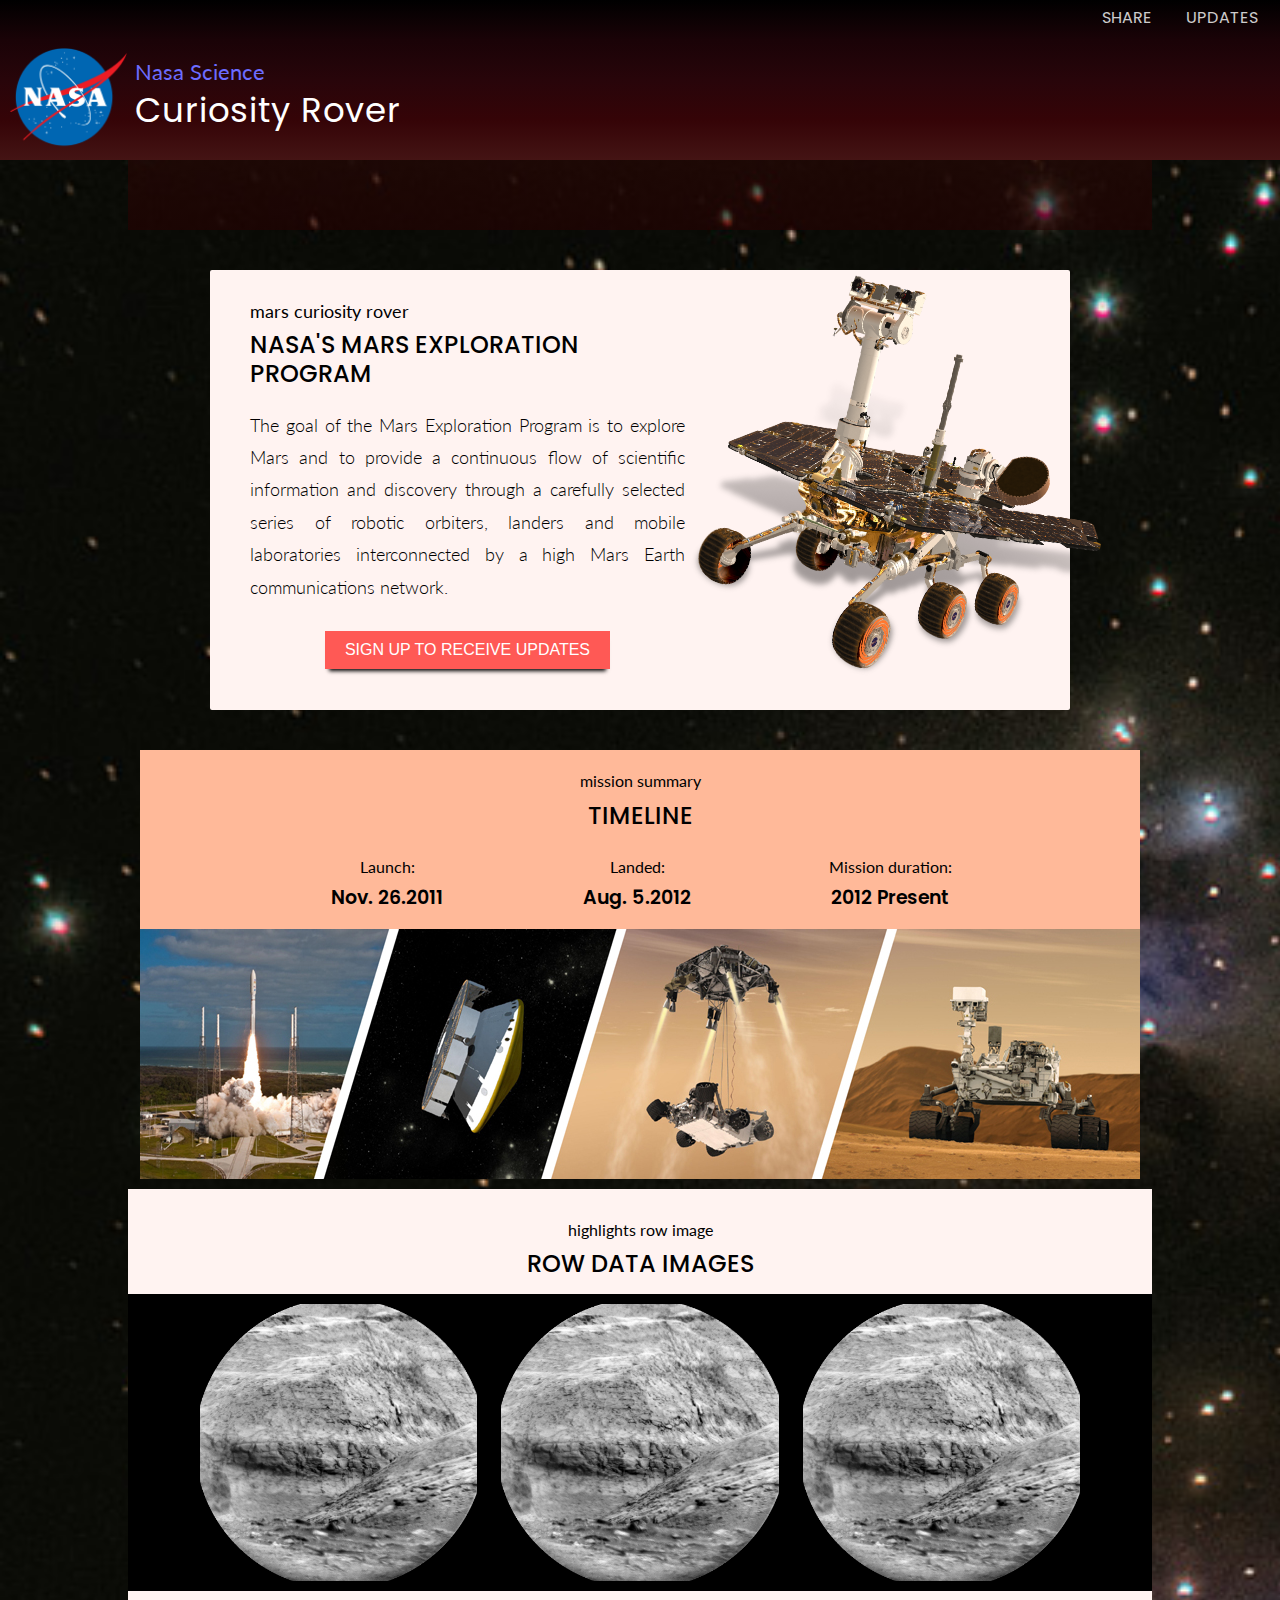
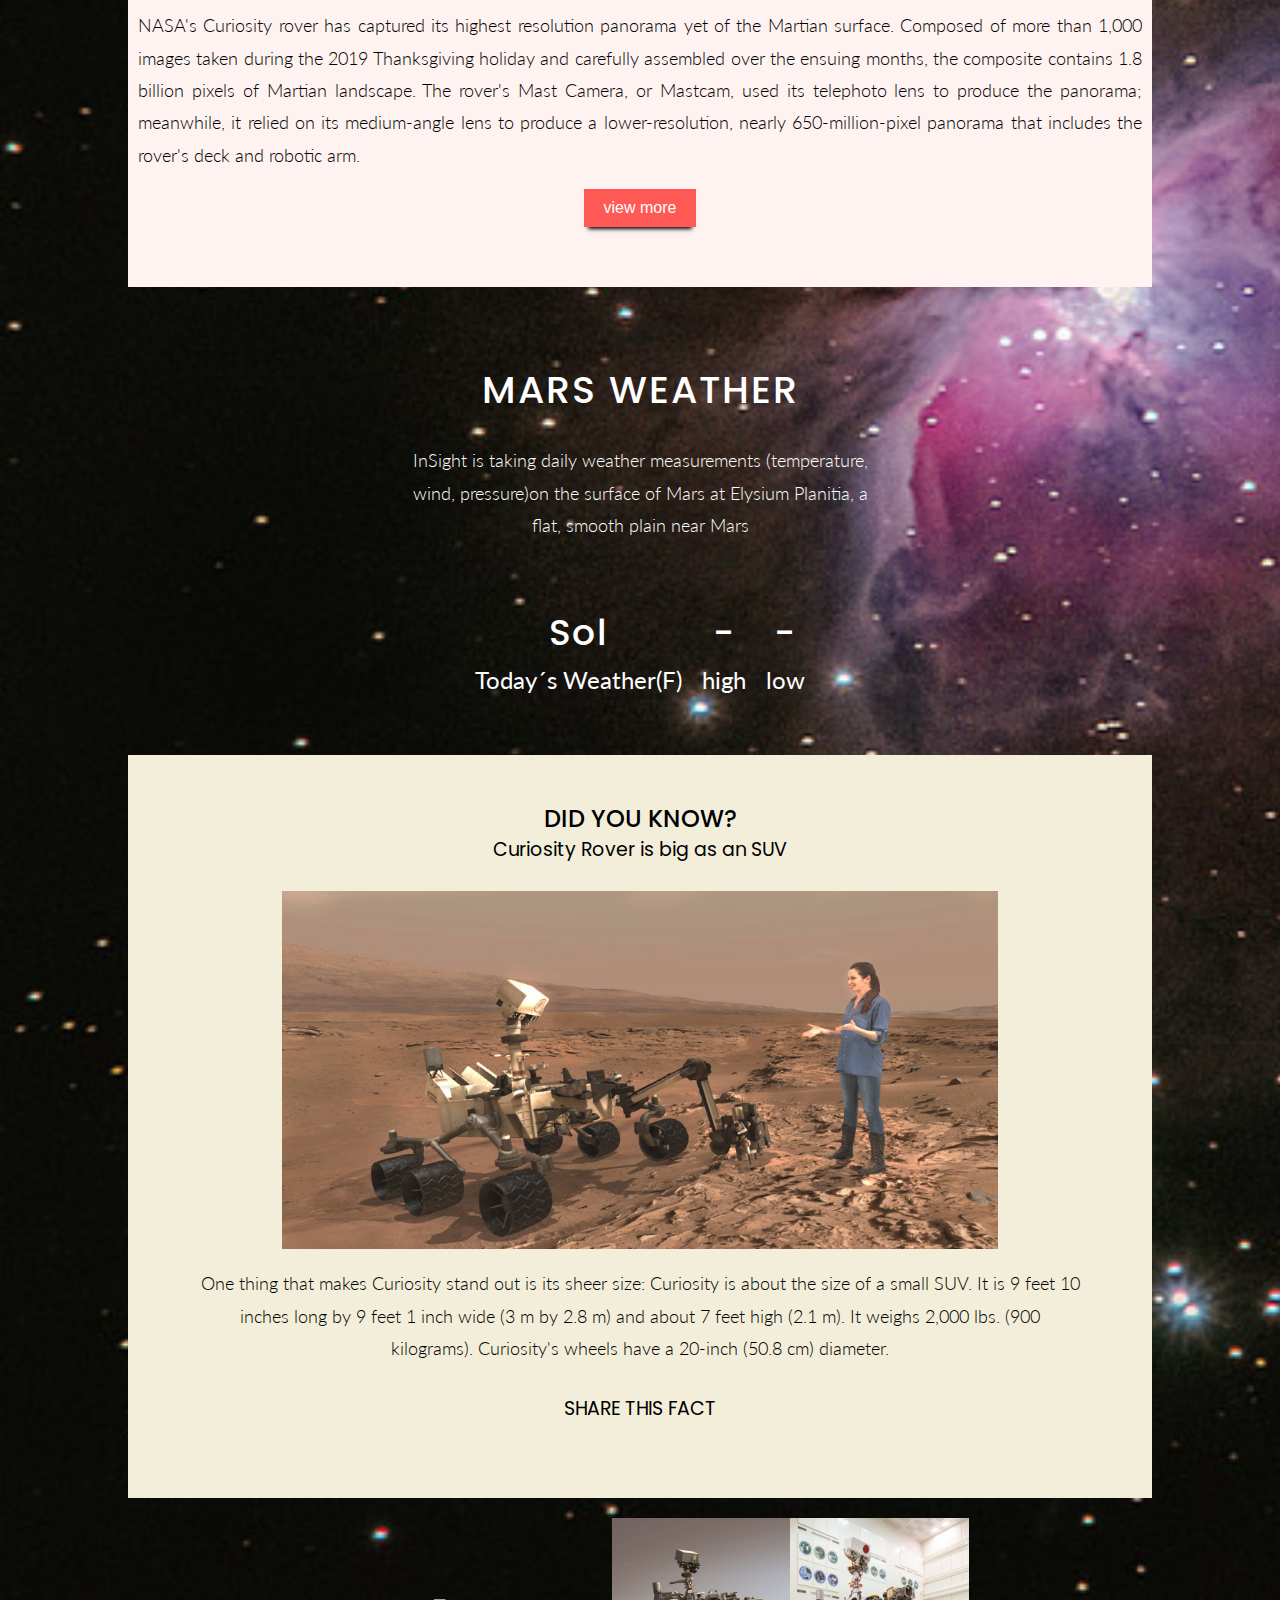
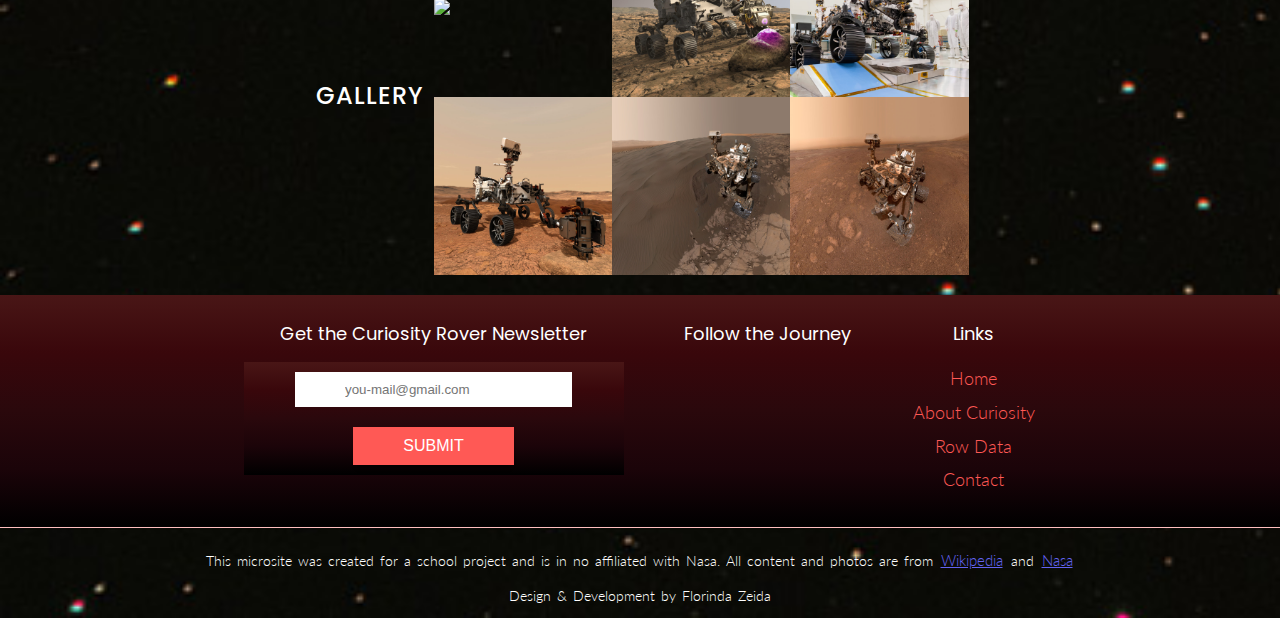
==== commit 77fe4121: "step-2" ====
--- a/index.html
+++ b/index.html
@@ -117,8 +117,8 @@
                     <h2>ROW DATA IMAGES</h2>
                     <div class="row-img">
                         <img class="img-home-row" src="images/row-1.PNG" alt="Sol 2889: Chemistry">
-                        <img class="img-home-row" src="images/row-2.PNG" alt="Sol 2889: Chemistry">
-                        <img class="img-home-row" src="images/row-2.PNG" alt="Sol 2889: Chemistry">
+                        <img class="img-home-row" src="images/row-1.PNG" alt="Sol 2889: Chemistry">
+                        <img class="img-home-row" src="images/row-1.PNG" alt="Sol 2889: Chemistry">
 
 
 
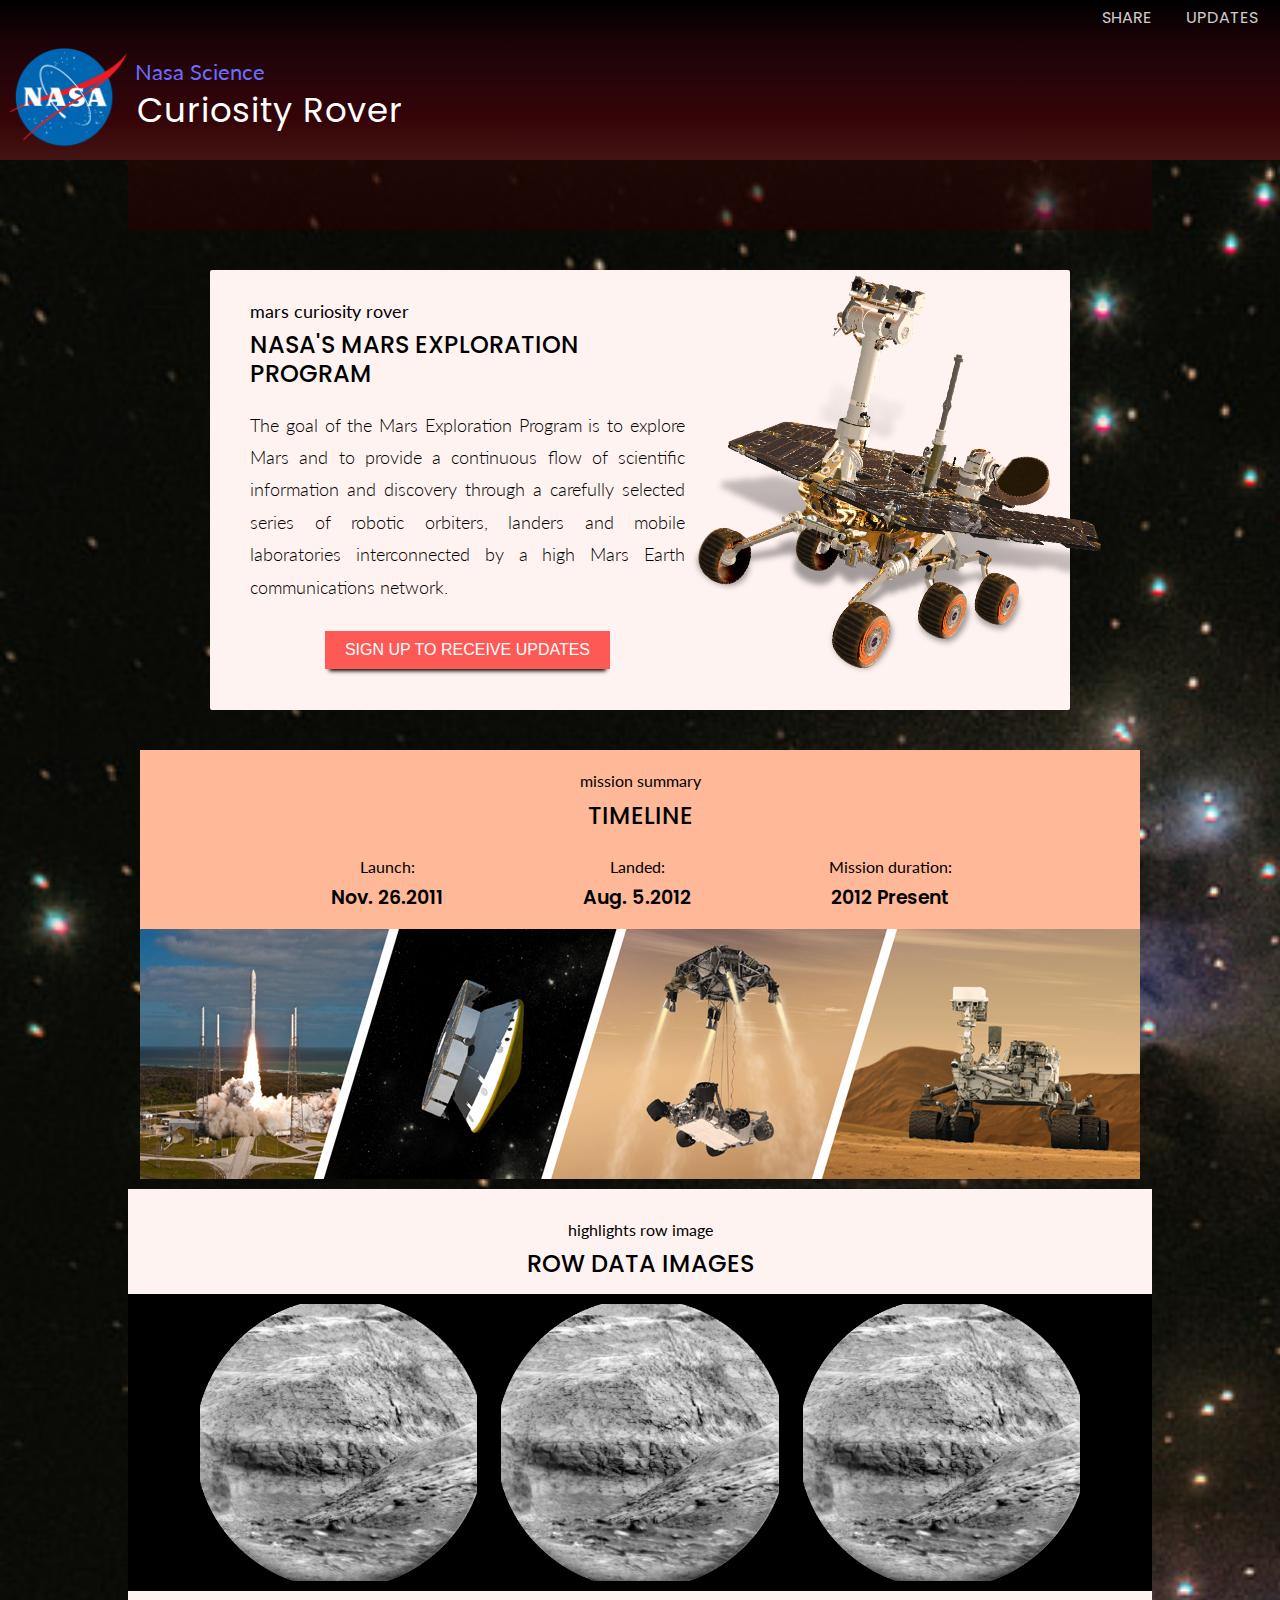
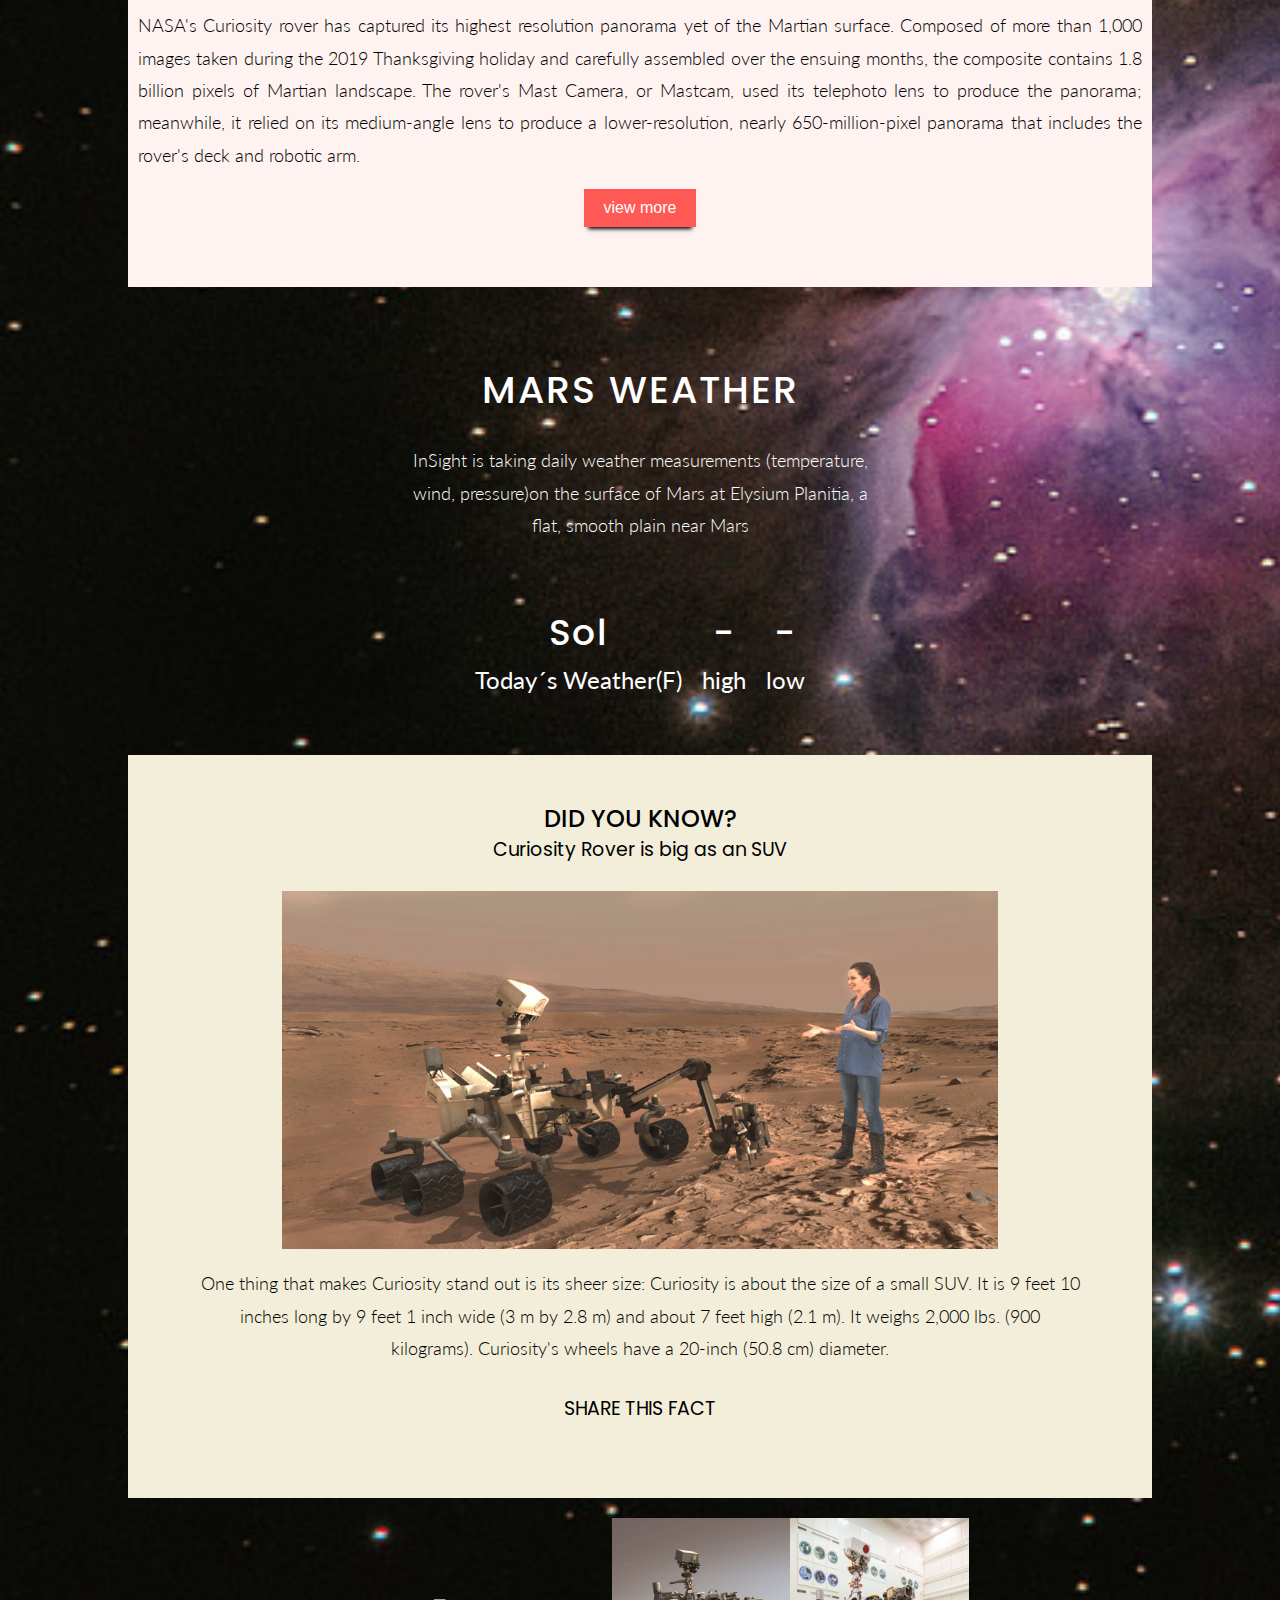
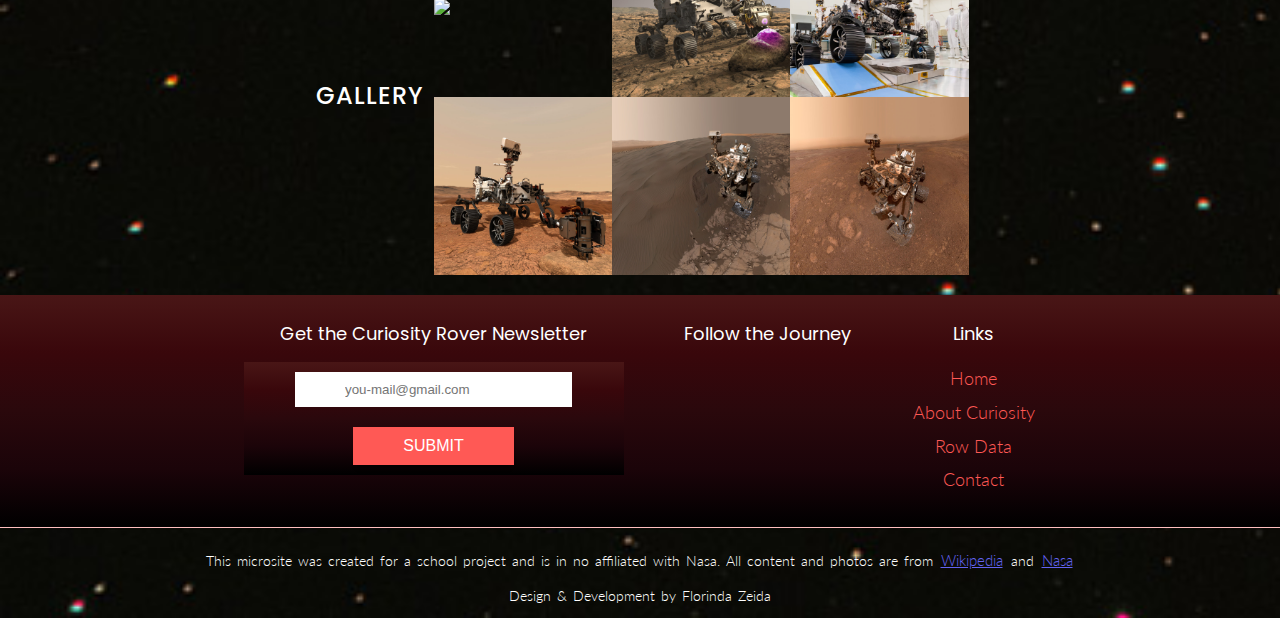
==== commit 0f56844b: "step-3" ====
--- a/index.html
+++ b/index.html
@@ -36,7 +36,7 @@
                 <a class="logo" href="https://www.nasa.gov" target="_blank"><img src="images/nasa-logo.png" alt="Nasa Logo"></a>
                 <div class="logo-tittle">
                     <div class="logo-tittle-nasa">Nasa Science</div>
-                    <div class="logo-tittle-curiosity">Curiosity Rover</div>
+                    <a class="logo-tittle-curiosity" href="index.html">Curiosity Rover</a>
                 </div>
                 <a class="icon-menu" onclick="menuFunction()">
                     <i class="fa fa-bars"></i>
--- a/styleshet.css
+++ b/styleshet.css
@@ -112,6 +112,10 @@
                                         list-style: none;
                                     }
                                     
+                                    a:hover {
+                                        color: #16228b;
+                                    }
+                                    
                                     li {
                                         list-style: none;
                                         font-family: lato, georgia, "sans-serif";
@@ -165,6 +169,12 @@
                                     .btn-content:hover,
                                     .btn-contact:hover {
                                         background-color: #af3937;
+                                    }
+                                    
+                                    input {
+                                        -webkit-appearance: none;
+                                        -moz-appearance: none;
+                                        appearance: none;
                                     }
                                     /*___________________BACK-TO TOP______________________*/
                                     
@@ -281,6 +291,14 @@
                                         margin-left: 3px;
                                         font-family: poppins;
                                         color: white;
+                                    }
+                                    
+                                    .logo-tittle a {
+                                        text-decoration: none;
+                                    }
+                                    
+                                    .logo-tittle a:hover {
+                                        color: rgb(101, 101, 172);
                                     }
                                     
                                     .top-nav .icon-menu {
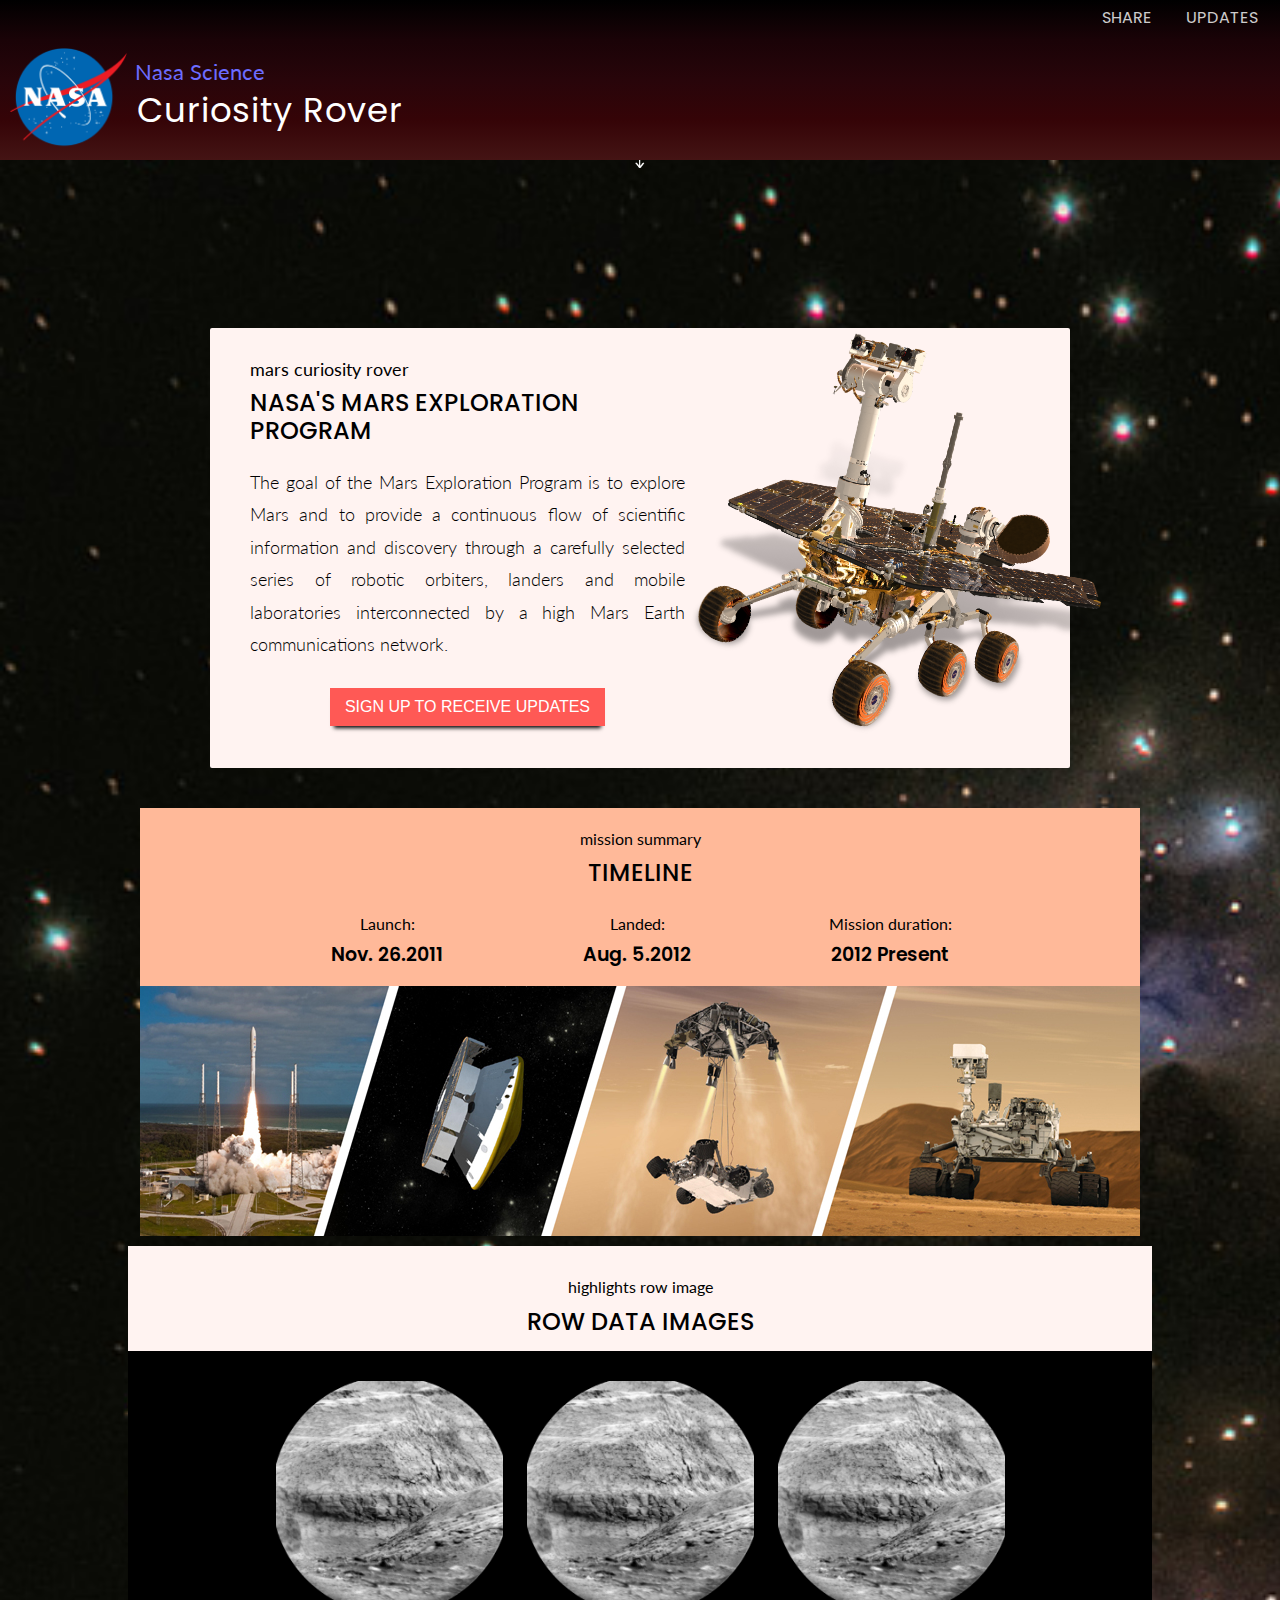
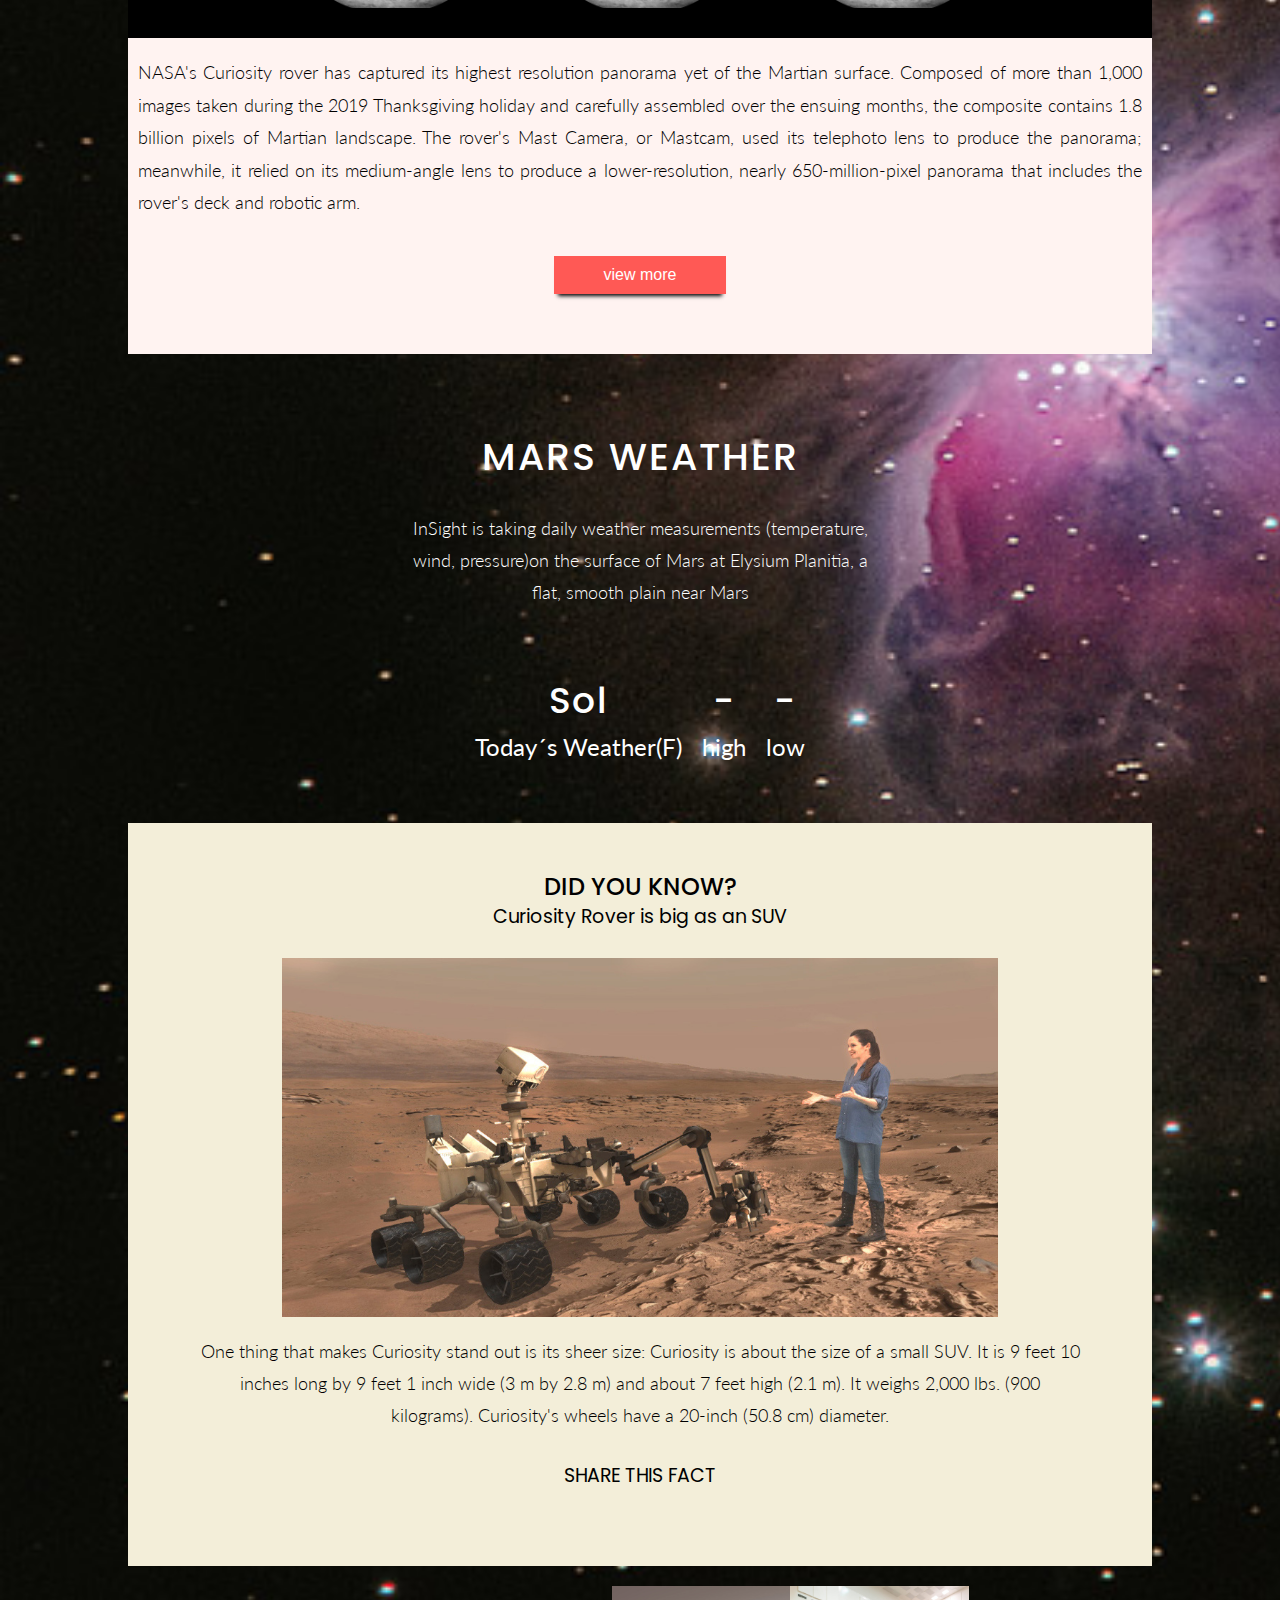
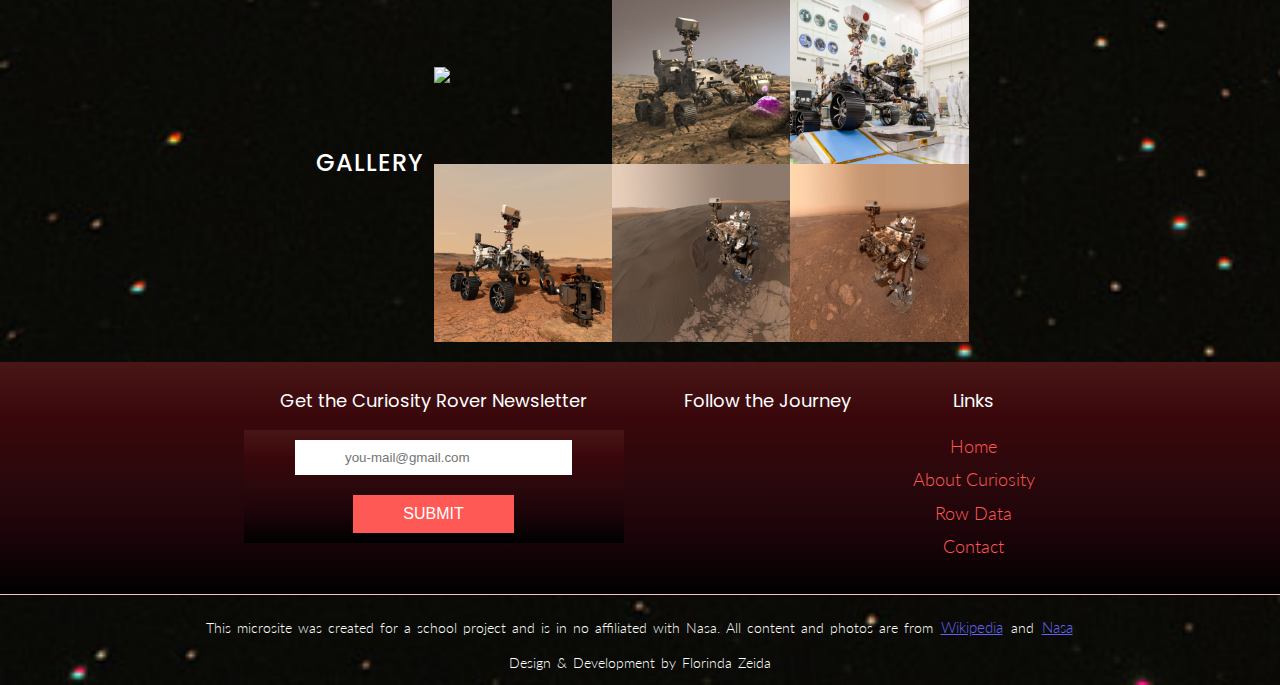
==== commit e4b0236b: "step-1" ====
--- a/index.html
+++ b/index.html
@@ -68,7 +68,9 @@
             <div class="text-banner-under">
                 <img class="border-white" src="images/line-white.png" alt="Line before text">
                 <h4>landed on Mars in 2012</h4>
-            </div>
+
+            </div>
+            <p>Curiosity is a car-sized rover designed to explore Gale Crater on Mars as part of NASA's Mars Science Laboratory.</p>
 
             <h6>Scroll Down to Discover more</h6>
             <img class="arrow-scroll" src="images/scroll.png" alt="Icon arrow sroll">
@@ -126,7 +128,7 @@
                     <p>NASA's Curiosity rover has captured its highest resolution panorama yet of the Martian surface. Composed of more than 1,000 images taken during the 2019 Thanksgiving holiday and carefully assembled over the ensuing months, the composite
                         contains 1.8 billion pixels of Martian landscape. The rover's Mast Camera, or Mastcam, used its telephoto lens to produce the panorama; meanwhile, it relied on its medium-angle lens to produce a lower-resolution, nearly 650-million-pixel
                         panorama that includes the rover's deck and robotic arm. </p>
-                    <a href=""><button class="btn-content">view more</button></a>
+                    <a href="row-data.html"><button class="btn-content">view more</button></a>
                 </div>
 
             </section>
--- a/styleshet.css
+++ b/styleshet.css
@@ -1,1980 +1,1987 @@
-                                    html {
-                                        margin: 0 auto;
-                                        padding: 0 auto;
-                                        background-image: url("images/background-mobil.jpg");
-                                    }
-                                    
-                                    *,
-                                    *:after,
-                                    *:before {
-                                        -webkit-box-sizing: border-box;
-                                        -moz-box-sizing: border-box;
-                                        box-sizing: border-box;
-                                    }
-                                    
-                                    body {
-                                        max-width: 1364px;
-                                        margin: 0 auto;
-                                        padding: 0 auto;
-                                        background-image: url("images/background-mobil.jpg");
-                                        background-repeat: no-repeat;
-                                        background-size: cover;
-                                        -webkit-background-size: cover;
-                                        -moz-background-size: cover;
-                                        -o-background-size: cover;
-                                    }
-                                    
-                                    img {
-                                        display: block;
-                                        width: 100%;
-                                        height: auto;
-                                    }
-                                    
-                                    h1,
-                                    h2,
-                                    h3 {
-                                        font-family: Poppins, georgia, "sans-serif";
-                                        line-height: 1.2em;
-                                    }
-                                    
-                                    h4,
-                                    h5,
-                                    h6 {
-                                        font-family: lato, georgia, "sans-serif";
-                                        font-size: 15px;
-                                        font-weight: 400;
-                                    }
-                                    
-                                    h6 {
-                                        margin: -7px 0px 20px 0px;
-                                    }
-                                    
-                                    h3 {
-                                        font-weight: 400;
-                                        font-size: 17px;
-                                    }
-                                    
-                                    h2 {
-                                        font-weight: 400;
-                                        font-size: 22px;
-                                    }
-                                    
-                                    h1 {
-                                        font-size: 20px;
-                                        letter-spacing: 3px;
-                                        padding: 0px;
-                                        font-weight: 700;
-                                        color: white;
-                                        font-family: poppins;
-                                    }
-                                    
-                                    p {
-                                        font-weight: 300;
-                                        font-size: 16px;
-                                        font-family: lato;
-                                        line-height: 1.6em;
-                                        text-align: justify;
-                                    }
-                                    
-                                    .span {
-                                        color: white;
-                                        font-size: 20px;
-                                    }
-                                    
-                                    .quotes {
-                                        max-width: 800px;
-                                        font-size: 17px;
-                                        color: #2B181A;
-                                        justify-content: center;
-                                        text-align: justify;
-                                        text-align: center;
-                                        padding: 10px 10px;
-                                        margin: 0px auto;
-                                    }
-                                    
-                                    .quotes i {
-                                        padding: 0px 5px;
-                                        color: #ff5955;
-                                        font-size: 14px;
-                                    }
-                                    
-                                    .quotes h5 {
-                                        font-style: italic;
-                                        margin-top: 5px;
-                                        padding-left: 120px;
-                                    }
-                                    
-                                    a {
-                                        color: #3344dd;
-                                        padding: 0px 2px;
-                                        font-size: 16px;
-                                        font-family: Lato, georgia, "sans-serif";
-                                        list-style: none;
-                                    }
-                                    
-                                    a:hover {
-                                        color: #16228b;
-                                    }
-                                    
-                                    li {
-                                        list-style: none;
-                                        font-family: lato, georgia, "sans-serif";
-                                        font-size: 17px;
-                                        font-weight: 400;
-                                    }
-                                    
-                                    a:active {
-                                        color: #ff5955;
-                                        font-weight: 500;
-                                    }
-                                    
-                                    .logo {
-                                        display: block;
-                                        max-width: 17%;
-                                        height: auto;
-                                    }
-                                    /*___________________button_____________________*/
-                                    
-                                    .card-btn,
-                                    .btn-newsletter,
-                                    .btn-content,
-                                    .btn-contact {
-                                        background-color: #ff5955;
-                                        border: none;
-                                        color: white;
-                                        padding: 10px 40px;
-                                        text-align: center;
-                                        text-decoration: none;
-                                        display: inline-block;
-                                        font-size: 16px;
-                                        outline: none;
-                                        margin: 20px auto;
-                                        -webkit-box-shadow: 0 6px 4px -4px black;
-                                        -moz-box-shadow: 0 6px 4px -4px black;
-                                        box-shadow: 0 6px 4px -4px black;
-                                    }
-                                    
-                                    .btn-newsletter {
-                                        padding: 10px 100px;
-                                        margin-top: -5px;
-                                    }
-                                    
-                                    .btn-content {
-                                        padding: 10px 20px;
-                                        margin-top: 0px;
-                                    }
-                                    
-                                    .card-btn:hover,
-                                    .btn-newsletter:hover,
-                                    .btn-content:hover,
-                                    .btn-contact:hover {
-                                        background-color: #af3937;
-                                    }
-                                    
-                                    input {
-                                        -webkit-appearance: none;
-                                        -moz-appearance: none;
-                                        appearance: none;
-                                    }
-                                    /*___________________BACK-TO TOP______________________*/
-                                    
-                                    #back-to-top {
-                                        width: 37px;
-                                        height: 37px;
-                                        position: fixed;
-                                        bottom: 30px;
-                                        right: 20px;
-                                        z-index: 99999;
-                                        padding: -5px 5px 7px 5px;
-                                        text-align: center;
-                                        cursor: pointer;
-                                        border-radius: 50%;
-                                        text-decoration: none;
-                                        font-size: 30px;
-                                        color: #ff5955;
-                                    }
-                                    
-                                    #back-to-top:hover {
-                                        color: rgb(231, 196, 160);
-                                    }
-                                    /*--------loading-----------------------------*/
-                                    
-                                    .pre-loader {
-                                        display: flex;
-                                        justify-content: center;
-                                        margin: 0 auto;
-                                    }
-                                    
-                                    .loading {
-                                        animation: rotation 2s infinite linear;
-                                        width: 100px;
-                                        height: 100px;
-                                        text-align: center;
-                                        position: absolute;
-                                        margin-top: 100px;
-                                    }
-                                    
-                                    @keyframes rotation {
-                                        from {
-                                            transform: rotate(0deg);
-                                        }
-                                        to {
-                                            transform: rotate(359deg);
-                                        }
-                                    }
-                                    /*-----------header-------*/
-                                    
-                                    .header-content {
-                                        max-width: 1360px;
-                                        width: 100%;
-                                        height: 100px;
-                                        margin: 0 auto;
-                                        align-content: center;
-                                        top: 0;
-                                        z-index: 2;
-                                        position: fixed;
-                                        background-image: linear-gradient(to bottom, #000000, #1a0307, #28050a, #350407, #441414);
-                                    }
-                                    /*-----------media-icon-links-------*/
-                                    
-                                    .media-icon-link {
-                                        max-width: 1360px;
-                                        display: flex;
-                                        flex-direction: row;
-                                        padding: 5px;
-                                        justify-content: flex-end;
-                                        margin: 0 auto;
-                                        opacity: 80%;
-                                    }
-                                    
-                                    .media-icon-link a {
-                                        font-size: 14px;
-                                        color: white;
-                                        font-weight: 400;
-                                        padding: 0px 10px;
-                                        font-family: poppins;
-                                        text-decoration: none;
-                                    }
-                                    
-                                    .media-icon-link a span {
-                                        padding: 0px 7px;
-                                    }
-                                    /*-----------navigation-------*/
-                                    
-                                    .navigation-container {
-                                        margin: 0 auto;
-                                        color: white;
-                                        padding: 10px 5px;
-                                    }
-                                    
-                                    .top-nav {
-                                        display: flex;
-                                        flex-direction: row;
-                                        overflow: hidden;
-                                        position: relative;
-                                        align-items: center;
-                                        font-size: 16px;
-                                        font-family: poppins;
-                                    }
-                                    
-                                    .logo-tittle-nasa {
-                                        font-size: 16px;
-                                        color: rgb(108, 108, 255);
-                                        margin-left: 3px;
-                                        font-family: lato;
-                                    }
-                                    
-                                    .logo-tittle-curiosity {
-                                        font-size: 18px;
-                                        font-weight: 400;
-                                        letter-spacing: 1px;
-                                        margin-left: 3px;
-                                        font-family: poppins;
-                                        color: white;
-                                    }
-                                    
-                                    .logo-tittle a {
-                                        text-decoration: none;
-                                    }
-                                    
-                                    .logo-tittle a:hover {
-                                        color: rgb(101, 101, 172);
-                                    }
-                                    
-                                    .top-nav .icon-menu {
-                                        text-decoration: none;
-                                        display: block;
-                                        margin: 12px 5px;
-                                        position: absolute;
-                                        right: 0;
-                                        top: 0;
-                                    }
-                                    
-                                    .top-nav .icon-menu i {
-                                        color: #ff5955;
-                                        font-size: 28px;
-                                        font-weight: 600;
-                                        box-shadow: 0 8px 6px -6px rgba(0, 0, 0);
-                                    }
-                                    
-                                    #navbar {
-                                        width: 300px;
-                                        height: 500px;
-                                        background-image: linear-gradient(to bottom, #000000, #1a0307, #28050a, #350407, #430000);
-                                        margin: 10px -5px;
-                                        display: none;
-                                        z-index: 1;
-                                        float: right;
-                                    }
-                                    
-                                    #navbar a {
-                                        display: flex;
-                                        flex-direction: column;
-                                        font-size: 17px;
-                                        text-decoration: none;
-                                        padding: 10px 60px;
-                                        font-family: poppins;
-                                        margin-top: 10px;
-                                        color: white;
-                                    }
-                                    
-                                    #navbar a:hover {
-                                        color: red;
-                                    }
-                                    
-                                    #navbar a:active {
-                                        color: red;
-                                    }
-                                    /*----------------page-next----------------*/
-                                    
-                                    .page-next {
-                                        max-width: 1360px;
-                                        width: 100%;
-                                        height: 30px;
-                                        display: flex;
-                                        top: 100px;
-                                        z-index: 1;
-                                        flex-direction: row;
-                                        position: fixed;
-                                        background-color: #F3EED9;
-                                        text-align: center;
-                                        padding: 5px;
-                                        box-shadow: 0 8px 6px -6px rgba(0, 0, 0);
-                                    }
-                                    
-                                    .page-next a {
-                                        text-decoration: none;
-                                        padding: 0px 10px;
-                                    }
-                                    
-                                    .back-home {
-                                        color: black;
-                                    }
-                                    
-                                    .active {
-                                        color: #f21137;
-                                    }
-                                    
-                                    .page {
-                                        max-width: 1360px;
-                                    }
-                                    /*----------------page-name----------------*/
-                                    
-                                    #page-name {
-                                        max-width: 1360px;
-                                        height: 200px;
-                                        margin-top: 130px;
-                                        background: linear-gradient(0deg, rgba(105, 105, 105, 0.3), rgba(24, 14, 20, 0.3)), url(images/back_page_name.jpg);
-                                        background-size: cover;
-                                        background-blend-mode: multiply;
-                                        background-position: center center;
-                                        box-shadow: inset 0 0 0 3000px rgba(80, 14, 14, 0.3);
-                                        text-align: center;
-                                    }
-                                    
-                                    .page-name-flex {
-                                        display: flex;
-                                        flex-direction: column;
-                                        text-align: center;
-                                    }
-                                    
-                                    #page-name h1 {
-                                        padding-top: 30px;
-                                    }
-                                    
-                                    .page-name-flex a {
-                                        letter-spacing: 1px;
-                                        font-family: poppins;
-                                        font-weight: 400;
-                                        line-height: 2.2em;
-                                        color: #fa9c9a;
-                                        text-align: center;
-                                    }
-                                    /*---------home-page------*/
-                                    
-                                    .index {
-                                        max-width: 1024px;
-                                        margin: 0px auto;
-                                        padding: 0px auto;
-                                        justify-content: center;
-                                    }
-                                    /*___________________banner______________________*/
-                                    
-                                    #banner {
-                                        max-width: 1024px;
-                                        padding: 0px auto;
-                                        margin: 0px auto 100px auto;
-                                    }
-                                    
-                                    #banner:after {
-                                        width: 100%;
-                                        content: "";
-                                        position: absolute;
-                                        margin: -120px 0px;
-                                        padding: 0px auto;
-                                        height: 120px;
-                                        background-image: linear-gradient(to top, #260101, #2b0805, #310d08, #37110b, #3d160d);
-                                        -khtml-opacity: .6;
-                                        -moz-opacity: .6;
-                                        opacity: 0.6;
-                                        word-break: break-all;
-                                        word-wrap: break-word;
-                                    }
-                                    
-                                    #banner>* {
-                                        z-index: 1;
-                                    }
-                                    
-                                    .mars-video {
-                                        left: 0px;
-                                        margin-top: 100px;
-                                    }
-                                    
-                                    #text-banner {
-                                        display: flex;
-                                        flex-direction: column;
-                                        position: relative;
-                                        margin-top: -120px;
-                                        text-align: center;
-                                        align-items: center;
-                                    }
-                                    
-                                    .arrow-scroll {
-                                        width: 5%;
-                                        text-align: center;
-                                        margin-top: -7px;
-                                    }
-                                    
-                                    .border-white {
-                                        height: 2px;
-                                        width: 90px;
-                                        padding-right: 5px;
-                                    }
-                                    
-                                    .text-banner-under h4 {
-                                        color: white;
-                                    }
-                                    
-                                    .text-banner-under {
-                                        margin-top: -30px;
-                                        display: flex;
-                                        flex-direction: row;
-                                        align-items: center;
-                                    }
-                                    
-                                    #text-banner h6 {
-                                        display: none;
-                                        /*!----IMPORTANT HIDE MOBIL*-----*/
-                                    }
-                                    /*___________________main/index______________________*/
-                                    
-                                    .index {
-                                        display: flex;
-                                        flex-direction: column;
-                                        max-width: 1360px;
-                                        margin: -90px 0px;
-                                        padding: 0px 0px;
-                                        justify-content: center;
-                                        align-items: center;
-                                    }
-                                    /*__________________main/intro______________________*/
-                                    
-                                    .intro-index {
-                                        max-width: 760px;
-                                        padding: 20px 20px 30px 20px;
-                                        margin: 0px auto;
-                                        background-color: #FFF3F1;
-                                        text-align: center;
-                                    }
-                                    
-                                    .img-intro-index {
-                                        width: 100px;
-                                        height: 100px;
-                                        float: right;
-                                        margin: 10px 0px 0px 5px;
-                                        -webkit-transform: rotate(11deg);
-                                        -moz-transform: rotate(11deg);
-                                        -ms-transform: rotate(11deg);
-                                        -o-transform: rotate(11deg);
-                                        transform: rotate(11deg);
-                                    }
-                                    
-                                    .intro-index h2 {
-                                        margin-top: -15px;
-                                        text-align: left;
-                                        display: flex;
-                                        flex-wrap: nowrap;
-                                    }
-                                    
-                                    .intro-index h4 {
-                                        text-align: left;
-                                    }
-                                    
-                                    .intro-index p {
-                                        padding-bottom: 10px;
-                                    }
-                                    /*-----------section-index---------*/
-                                    
-                                    .section-index {
-                                        max-width: 1024px;
-                                        display: flex;
-                                        flex-direction: column;
-                                        align-content: center;
-                                        margin: 0px auto;
-                                        padding: 0px auto;
-                                    }
-                                    /*-----------section-timeline------*/
-                                    
-                                    .section-style {
-                                        max-width: 1024px;
-                                        padding-top: 10px;
-                                        text-align: center;
-                                        margin: 0px auto;
-                                    }
-                                    
-                                    .section-style h2 {
-                                        margin-top: -10px;
-                                    }
-                                    
-                                    .section-timeline {
-                                        max-width: 1024px;
-                                        background-color: rgb(255, 185, 153);
-                                        display: flex;
-                                        flex-direction: column;
-                                        margin: 0px auto;
-                                        padding: 0px auto;
-                                        text-align: center;
-                                    }
-                                    
-                                    .timeline-text {
-                                        display: flex;
-                                        flex-direction: column;
-                                        margin: 0px auto;
-                                        text-align: center;
-                                    }
-                                    
-                                    .timeline-row {
-                                        display: flex;
-                                        flex-direction: row;
-                                        text-align: center;
-                                        align-items: center;
-                                        justify-content: space-between;
-                                    }
-                                    
-                                    .timeline-row h3 {
-                                        padding-left: 30px;
-                                        font-weight: 600;
-                                    }
-                                    /*-----------section-row-data------*/
-                                    
-                                    .section-row-data {
-                                        background-color: #FFF3F1;
-                                        padding: 10px;
-                                        margin: 0px auto;
-                                        padding-bottom: 40px;
-                                        align-items: center;
-                                    }
-                                    
-                                    .row-img {
-                                        display: flex;
-                                        flex-wrap: wrap;
-                                        padding: 10px;
-                                        align-items: center;
-                                        background-color: #000000;
-                                        justify-content: center;
-                                        margin: -5px -10px 0px -10px;
-                                    }
-                                    
-                                    .row-img img {
-                                        max-width: 30%;
-                                        padding: 0px 12px;
-                                    }
-                                    /*------section-weather------*/
-                                    
-                                    .section-weather {
-                                        display: flex;
-                                        flex-direction: column;
-                                        justify-content: space-around;
-                                        align-items: center;
-                                        padding-top: 30px;
-                                        padding-bottom: 30px;
-                                    }
-                                    
-                                    .section-weather-data {
-                                        display: flex;
-                                        flex-direction: row;
-                                        justify-content: space-between;
-                                        align-items: center;
-                                        padding: 0px 10px;
-                                    }
-                                    
-                                    .section-weather h2 {
-                                        color: white;
-                                        letter-spacing: 2px;
-                                    }
-                                    
-                                    .section-weather p {
-                                        max-width: 500px;
-                                        color: white;
-                                        font-weight: 300;
-                                        padding: 0px 15px;
-                                        text-align: center;
-                                        margin-bottom: 40px;
-                                    }
-                                    
-                                    .data-weather {
-                                        margin-bottom: -20px;
-                                        display: flex;
-                                        flex-direction: column;
-                                        justify-content: space-between;
-                                        align-items: center;
-                                        padding: 10px;
-                                        text-align: center;
-                                    }
-                                    
-                                    .section-weather h4 {
-                                        color: white;
-                                        margin-top: -20px;
-                                        text-align: center;
-                                    }
-                                    /*---------section-facts--------*/
-                                    
-                                    .section-facts {
-                                        background-color: #F3EED9;
-                                        margin: 0px auto;
-                                        padding-top: 60px;
-                                        align-items: center;
-                                        text-align: center;
-                                    }
-                                    
-                                    .section-facts h3 {
-                                        margin-top: -15px;
-                                    }
-                                    
-                                    .section-facts p {
-                                        padding: 0px 25px;
-                                    }
-                                    
-                                    .section-facts .share {
-                                        padding: 30px;
-                                        text-align: center;
-                                    }
-                                    
-                                    .facts-img {
-                                        padding-top: 10px;
-                                        max-width: 70%;
-                                        margin: 0px auto;
-                                    }
-                                    /*-------home-page-gallery---------------*/
-                                    /*-------home-page-gallery---------------*/
-                                    
-                                    .home-gallery {
-                                        display: flex;
-                                        flex-wrap: wrap;
-                                        max-width: 860px;
-                                        margin: 0px auto;
-                                        padding: 0px auto;
-                                        align-items: center;
-                                        padding: 10px;
-                                        margin-bottom: 90px;
-                                    }
-                                    
-                                    .home-gallery h2 {
-                                        color: white;
-                                        font-size: 22px;
-                                        letter-spacing: 1px;
-                                        font-weight: 400;
-                                        margin: 0px auto;
-                                        padding: 10px;
-                                    }
-                                    
-                                    .home-gallery p {
-                                        font-weight: 300;
-                                        margin: 0px 20px 10px 20px;
-                                        padding-bottom: 5px;
-                                        text-align: center;
-                                        color: white;
-                                    }
-                                    
-                                    .front-gallery {
-                                        max-width: 540px;
-                                        display: flex;
-                                        flex-wrap: wrap;
-                                        margin: 10px auto;
-                                        padding: 0px auto;
-                                        align-items: center;
-                                    }
-                                    
-                                    .front-gallery:after {
-                                        content: "";
-                                        display: table;
-                                        clear: both;
-                                    }
-                                    
-                                    .frontImg {
-                                        max-width: 33%;
-                                        cursor: pointer;
-                                    }
-                                    
-                                    .modal-content {
-                                        max-width: 540px;
-                                        display: flex;
-                                        flex-wrap: wrap;
-                                        justify-content: center;
-                                        margin: 20px auto;
-                                        background-image: linear-gradient(to bottom, #480404, #39070b, #2a080c, #1b0409, #000000);
-                                    }
-                                    
-                                    .slides-gallery {
-                                        max-width: 60%;
-                                        background-image: linear-gradient(to bottom, #480404, #39070b, #2a080c, #1b0409, #000000);
-                                        display: none;
-                                    }
-                                    
-                                    .slide-gallery-bottom {
-                                        max-width: 540px;
-                                        display: flex;
-                                        flex-wrap: wrap;
-                                        margin: 0px auto;
-                                        justify-content: center;
-                                        padding: 0px 15px 20px;
-                                    }
-                                    
-                                    .slide-row {
-                                        max-width: 25%;
-                                    }
-                                    
-                                    .slide-row-bott {
-                                        opacity: 0.6;
-                                    }
-                                    
-                                    .slide-row-bott:hover {
-                                        opacity: 4;
-                                    }
-                                    
-                                    .slide-cursor {
-                                        cursor: pointer;
-                                    }
-                                    
-                                    .modal {
-                                        display: none;
-                                        position: fixed;
-                                        z-index: 1;
-                                        padding-top: 140px;
-                                        left: 0;
-                                        top: 0;
-                                        width: 100%;
-                                        height: 100%;
-                                        overflow: auto;
-                                        background-image: linear-gradient(to bottom, #480404, #39070b, #2a080c, #1b0409, #000000);
-                                    }
-                                    
-                                    .number {
-                                        color: #f2f2f2;
-                                        font-size: 12px;
-                                        padding: 10px 0px 0px 10px;
-                                        position: relative;
-                                        top: 120;
-                                        background-image: linear-gradient(to bottom, #480404, #39070b, #2a080c, #1b0409, #000000);
-                                    }
-                                    
-                                    .close {
-                                        color: white;
-                                        position: absolute;
-                                        top: 120px;
-                                        right: 15px;
-                                        font-size: 35px;
-                                        font-weight: bold;
-                                    }
-                                    
-                                    .close:hover,
-                                    .close:focus {
-                                        color: #999;
-                                        text-decoration: none;
-                                        cursor: pointer;
-                                    }
-                                    
-                                    .prev,
-                                    .next {
-                                        cursor: pointer;
-                                        position: absolute;
-                                        top: 240px;
-                                        width: auto;
-                                        color: white;
-                                        font-weight: 700;
-                                        font-size: 24px;
-                                        transition: 0.6s ease;
-                                        border-radius: 0 5px 5px 0;
-                                        user-select: none;
-                                        -webkit-user-select: none;
-                                    }
-                                    
-                                    .next {
-                                        right: 10px;
-                                        margin: 0px auto;
-                                        border-radius: 3px 0 0 3px;
-                                    }
-                                    
-                                    .prev {
-                                        left: 10px;
-                                        border-radius: 3px 0 0 3px;
-                                    }
-                                    
-                                    .prev:hover,
-                                    .next:hover {
-                                        padding: 5px 7px;
-                                        background-color: white;
-                                        opacity: 60%;
-                                        color: black;
-                                    }
-                                    /*-----------MAIN-ABOUT CURIOSITY-------*/
-                                    /*-----------MAIN-ABOUT CURIOS
-                                    /*-----------MAIN-ABOUT CURIOSITY-------*/
-                                    
-                                    .container-about {
-                                        margin: 0 auto;
-                                        padding: 0 auto;
-                                        justify-content: center;
-                                    }
-                                    
-                                    .about-content {
-                                        max-width: 1360px;
-                                        justify-content: center;
-                                        margin: -30 auto;
-                                        padding: 0 auto;
-                                    }
-                                    
-                                    .about-box {
-                                        max-width: 1360px;
-                                        padding: 5px 15px;
-                                        display: flex;
-                                        flex-direction: column;
-                                        justify-content: center;
-                                    }
-                                    
-                                    .about-desktop {
-                                        display: flex;
-                                        flex-direction: column;
-                                        justify-content: center;
-                                        margin: 0 auto;
-                                    }
-                                    
-                                    .about-style {
-                                        display: flex;
-                                        flex-direction: column;
-                                        justify-content: center;
-                                        margin: 0 auto;
-                                    }
-                                    
-                                    .about-curiosity {
-                                        background-color: #c0b3ad;
-                                    }
-                                    
-                                    .about-facts {
-                                        max-width: 1360px;
-                                        background-color: #a18d84;
-                                    }
-                                    
-                                    .about-mission {
-                                        background-color: #c0b3ad;
-                                    }
-                                    
-                                    .about-style h4 {
-                                        font-weight: 400;
-                                        opacity: 70%;
-                                    }
-                                    
-                                    .about-style h2 {
-                                        margin: -10px 0px -5px 0px;
-                                        border-bottom: 1px solid #2B181A;
-                                        padding-bottom: 5px;
-                                    }
-                                    
-                                    .about-text li {
-                                        font-size: 20px;
-                                        list-style: square;
-                                    }
-                                    
-                                    #goal {
-                                        margin-bottom: 15px;
-                                    }
-                                    
-                                    #goal li {
-                                        font-size: 16px;
-                                        list-style-type: circle;
-                                        line-height: 1.6em;
-                                        font-weight: 400;
-                                        padding-left: 10px;
-                                    }
-                                    
-                                    .about-style p {
-                                        text-align: justify;
-                                    }
-                                    
-                                    #author {
-                                        display: flex;
-                                        flex-direction: row;
-                                        align-items: center;
-                                        font-style: italic;
-                                        font-weight: 400;
-                                        justify-content: flex-end;
-                                        padding: 0px auto;
-                                    }
-                                    
-                                    #author a {
-                                        margin-left: 7px;
-                                    }
-                                    
-                                    .about-gallery {
-                                        display: flex;
-                                        flex-direction: column;
-                                        margin: 0 auto;
-                                        padding: 0px;
-                                    }
-                                    
-                                    .about-image {
-                                        margin-bottom: 7px;
-                                        -webkit-box-shadow: 0 8px 6px -6px rgba(0, 0, 0, 0.4);
-                                        -moz-box-shadow: 0 8px 6px -6px rgba(0, 0, 0, 0.4);
-                                        box-shadow: 0 8px 6px -6px rgba(0, 0, 0, 0.4);
-                                    }
-                                    
-                                    .social-share {
-                                        text-align: right;
-                                        padding-right: 5px;
-                                        padding-bottom: 15px;
-                                    }
-                                    
-                                    .social-share h4 {
-                                        padding-right: 5px;
-                                        margin-bottom: 7px;
-                                    }
-                                    
-                                    .social-icons a {
-                                        padding: 0 .3em;
-                                    }
-                                    
-                                    .social-icons i {
-                                        color: #0068DA;
-                                        font-size: 24px;
-                                        margin: 0 auto;
-                                    }
-                                    /*-----------row-data-page---------------------------*/
-                                    
-                                    .row-data-gallery {
-                                        overflow: hidden;
-                                        /*!IMPORTANT */
-                                    }
-                                    
-                                    .row-banner-mobil {
-                                        max-width: 600px;
-                                    }
-                                    
-                                    .row-data-content {
-                                        max-width: 1360px;
-                                        width: 100%;
-                                        color: black;
-                                        background-color: #F3EED9;
-                                        margin: 0px auto;
-                                        justify-content: center;
-                                        padding: 50px 20px;
-                                    }
-                                    
-                                    .row-data-text {
-                                        margin-top: -45px;
-                                    }
-                                    
-                                    .row-data-content h2 {
-                                        margin-top: -10px;
-                                        border-bottom: 1px solid rgb(190, 190, 190);
-                                        padding-bottom: 5px;
-                                    }
-                                    
-                                    .row-data-content p {
-                                        font-weight: 300;
-                                    }
-                                    /*-----------row-data-page-gallery------*/
-                                    
-                                    #row-gallery {
-                                        max-width: 1360px;
-                                        margin: 0px 0px;
-                                        background: url(images/background-mobil.jpg) rgba(53, 22, 40, 0.3);
-                                        background-size: cover;
-                                        background-blend-mode: multiply;
-                                        background-repeat: no-repeat;
-                                        background-attachment: fixed;
-                                        background-position: cover;
-                                        background-size: 100%;
-                                        color: white;
-                                        padding-top: 30px;
-                                        text-align: center;
-                                    }
-                                    
-                                    .row-data-gallery {
-                                        max-width: 1360px;
-                                        display: flex;
-                                        flex-wrap: wrap;
-                                        justify-content: center;
-                                        padding: 10px;
-                                        margin: 0px 0px;
-                                    }
-                                    
-                                    .card-info-row {
-                                        max-width: 300px;
-                                        text-align: center;
-                                        justify-content: center;
-                                        padding: 10px;
-                                        background-color: #F3EED9;
-                                        border-radius: 10px;
-                                        transition: 0.5s ease;
-                                        cursor: pointer;
-                                        margin: 10px;
-                                        color: black;
-                                    }
-                                    
-                                    .image-row-data {
-                                        display: block;
-                                        width: 280px;
-                                        height: 220px;
-                                    }
-                                    
-                                    .details {
-                                        display: none;
-                                    }
-                                    
-                                    .card-name {
-                                        font-size: 18px;
-                                        letter-spacing: 3px;
-                                        font-weight: 600;
-                                        text-align: center;
-                                    }
-                                    
-                                    .card-h3 {
-                                        font-size: 16px;
-                                    }
-                                    
-                                    .card-btn {
-                                        background-color: #ff5955;
-                                        border: none;
-                                        color: white;
-                                        padding: 10px 40px;
-                                        text-align: center;
-                                        text-decoration: none;
-                                        display: inline-block;
-                                        font-size: 16px;
-                                        outline: none;
-                                        margin: 20px auto;
-                                        -webkit-box-shadow: 0 6px 4px -4px black;
-                                        -moz-box-shadow: 0 6px 4px -4px black;
-                                        box-shadow: 0 6px 4px -4px black;
-                                    }
-                                    
-                                    .card-status {
-                                        color: #ff5955;
-                                        letter-spacing: 2px;
-                                    }
-                                    
-                                    .card-info-row span {
-                                        font-size: 18px;
-                                        margin-right: 20px;
-                                    }
-                                    
-                                    .hidden {
-                                        display: none;
-                                    }
-                                    /*---------ERROR-----*/
-                                    /*---------contact--------*/
-                                    
-                                    #contact-page h1 {
-                                        padding-top: 100px;
-                                    }
-                                    
-                                    .form-group h6 {
-                                        margin-bottom: -20px;
-                                        text-align: left;
-                                        padding: 0px 0px 5px 15px;
-                                    }
-                                    
-                                    .contact {
-                                        background-color: rgb(204, 190, 184);
-                                        max-width: 900px;
-                                        padding: 20px 5px;
-                                        margin: 30px auto;
-                                        display: flex;
-                                        flex-wrap: wrap;
-                                        justify-content: center;
-                                        text-align: center;
-                                    }
-                                    
-                                    #contact-form h3 {
-                                        text-align: center;
-                                        line-height: 0.7em;
-                                    }
-                                    
-                                    #contact-form {
-                                        width: 300px;
-                                        background-color: rgb(185, 174, 169);
-                                        padding: 10px 0px;
-                                        margin: 0px auto;
-                                    }
-                                    
-                                    .contact-info {
-                                        width: 300px;
-                                        margin: 0px auto;
-                                        padding-top: 20px;
-                                    }
-                                    
-                                    .form-control {
-                                        width: 280px;
-                                        padding: 10px;
-                                        margin: 20px 0px;
-                                    }
-                                    
-                                    #message {
-                                        height: 100px;
-                                    }
-                                    
-                                    #messageError {
-                                        margin-bottom: 40px;
-                                    }
-                                    
-                                    .form-error {
-                                        color: red;
-                                        margin: -15px 0px 10px 0px;
-                                        display: none;
-                                        text-align: left;
-                                        padding: 10px 20px;
-                                    }
-                                    
-                                    #answer {
-                                        width: 200px;
-                                        height: 100px;
-                                    }
-                                    /*--------------------------*/
-                                    
-                                    .error {
-                                        border: 1px solid red;
-                                        color: red;
-                                        background: rgb(207, 207, 207);
-                                        padding: 1em;
-                                    }
-                                    
-                                    .error:after {
-                                        content: "An error occurred.";
-                                    }
-                                    /*__________________FOOTER___________________*/
-                                    
-                                    #footer {
-                                        max-width: 1360px;
-                                        margin: 0px auto;
-                                        padding: 10px auto;
-                                        background-image: linear-gradient(to bottom, #491616, #39070b, #2a080c, #1b0409, #000000);
-                                        padding-bottom: 20px;
-                                    }
-                                    
-                                    #footer .footer-content {
-                                        max-width: 1360px;
-                                        display: flex;
-                                        flex-flow: wrap;
-                                        justify-content: center;
-                                    }
-                                    
-                                    #footer .footer_box-style {
-                                        max-width: 400px;
-                                        padding: 0px 10px;
-                                        height: auto;
-                                        margin: 10px 20px;
-                                        text-align: center;
-                                    }
-                                    
-                                    #email {
-                                        width: 280px;
-                                        border: 1px solid #ff5955;
-                                        background: rgb(255, 255, 255);
-                                        margin: 0px 0px 20px 0px;
-                                        padding: 10px;
-                                        font-size: 16px;
-                                    }
-                                    
-                                    #newsletter-form {
-                                        background-image: linear-gradient(to bottom, #491616, #39070b, #2a080c, #1b0409, #000000);
-                                        border: none;
-                                    }
-                                    
-                                    #newsletter-form input {
-                                        padding: 10px 50px;
-                                        margin: 10px;
-                                        padding-left: -8px;
-                                        border: none;
-                                    }
-                                    
-                                    #footer h3 {
-                                        font-size: 18px;
-                                        font-weight: 400;
-                                        text-align: center;
-                                        color: white;
-                                    }
-                                    
-                                    #footer a {
-                                        color: #ff5955;
-                                        font-size: 18px;
-                                        font-weight: 300;
-                                        text-decoration: none;
-                                    }
-                                    
-                                    #footer a i {
-                                        font-size: 35px;
-                                        padding: 0px 10px;
-                                    }
-                                    
-                                    #footer .footer-content a:hover {
-                                        color: #F3EED9;
-                                        text-decoration: underline;
-                                    }
-                                    
-                                    #footer .footer_icon_link i:hover {
-                                        font-size: 50px;
-                                        color: #F3EED9;
-                                    }
-                                    
-                                    .footer-links {
-                                        align-items: center;
-                                        margin: 0px 0px;
-                                    }
-                                    
-                                    .footer-links-click {
-                                        max-width: 300px;
-                                        line-height: 2.1em;
-                                        display: flex;
-                                        flex-direction: column;
-                                        text-align: center;
-                                    }
-                                    
-                                    #copyright {
-                                        border-top: 0.4px solid rgb(255, 191, 191);
-                                        padding: 10px 15px;
-                                        text-align: center;
-                                    }
-                                    
-                                    #copyright p {
-                                        font-size: 14px;
-                                        word-spacing: 2px;
-                                        padding-top: 10px;
-                                        margin: 0px;
-                                        text-align: center;
-                                        color: white;
-                                    }
-                                    
-                                    #copyright a {
-                                        color: rgb(99, 99, 241);
-                                        font-size: 15px;
-                                        margin: 0px auto;
-                                    }
-                                    /*_________________FOOTER-END_________________*/
-                                    
-                                    @media only screen and (min-width:375px) {
-                                        .header-content {
-                                            height: 100px;
-                                        }
-                                        .logo {
-                                            max-width: 13%;
-                                        }
-                                        #banner:after {
-                                            margin: -130px 0px;
-                                            height: 140px;
-                                        }
-                                        .img-intro-index {
-                                            width: 160px;
-                                            height: 150px;
-                                        }
-                                        .index h2 {
-                                            font-size: 24px;
-                                            font-weight: 500;
-                                        }
-                                    }
-                                    
-                                    @media only screen and (min-width:460px) {
-                                        #banner:after {
-                                            margin: -130px 0px;
-                                            height: 150px;
-                                        }
-                                        #text-banner {
-                                            margin-top: -170px;
-                                        }
-                                        .arrow-scroll {
-                                            max-width: 4%;
-                                        }
-                                        .intro-index {
-                                            margin-top: 0px;
-                                            padding-top: 50px;
-                                        }
-                                        .img-intro-index {
-                                            width: 180px;
-                                            height: 170px;
-                                            padding: 10px;
-                                        }
-                                        .next {
-                                            right: 20px;
-                                        }
-                                        .prev {
-                                            left: 20px;
-                                        }
-                                    }
-                                    
-                                    @media only screen and (min-width:540px) {
-                                        /*----------HEADER-------*/
-                                        .header-content {
-                                            height: 110px;
-                                        }
-                                        .page-next {
-                                            top: 110px;
-                                        }
-                                        .top-nav .icon-menu i {
-                                            font-size: 35px;
-                                            padding: 0px 10px 0px 0px;
-                                        }
-                                        .logo {
-                                            max-width: 12%;
-                                        }
-                                        .logo-tittle-nasa {
-                                            font-size: 19px;
-                                            margin-left: 3px;
-                                        }
-                                        .logo-tittle-curiosity {
-                                            font-size: 23px;
-                                            letter-spacing: 1px;
-                                            margin-left: 3px;
-                                        }
-                                        #navbar {
-                                            margin-top: 4px;
-                                        }
-                                        #navbar a {
-                                            font-size: 18px;
-                                        }
-                                        .page-name-flex a {
-                                            font-size: 20px;
-                                        }
-                                        #banner:after {
-                                            margin: -170px 0px;
-                                            height: 160px;
-                                        }
-                                        #text-banner {
-                                            margin-top: -170px;
-                                        }
-                                        .arrow-scroll {
-                                            max-width: 4%;
-                                        }
-                                        .img-intro-index {
-                                            width: 220px;
-                                            height: 210px;
-                                            padding: 20px;
-                                        }
-                                        /*----------HEADER-------*/
-                                        h1 {
-                                            font-size: 28px;
-                                        }
-                                        h4 {
-                                            font-size: 16px;
-                                        }
-                                        h3 {
-                                            font-size: 20px;
-                                        }
-                                        h2 {
-                                            font-size: 24px;
-                                            font-weight: 500;
-                                        }
-                                        p {
-                                            font-size: 18px;
-                                        }
-                                        /*-----------home-timeline----*/
-                                        .timeline-data {
-                                            display: flex;
-                                            flex-direction: row;
-                                            margin: 0px auto;
-                                            justify-content: center;
-                                        }
-                                        .timeline-row {
-                                            padding: 0px 10px;
-                                            display: flex;
-                                            flex-direction: column;
-                                            margin-top: -15px;
-                                        }
-                                        .timeline-row h3 {
-                                            padding: 0px 20px;
-                                            margin-top: -10px;
-                                        }
-                                        /*-----------home-weather----*/
-                                        .data-weather {
-                                            padding-top: 40px;
-                                        }
-                                        .text-weather {
-                                            padding-top: 50px;
-                                        }
-                                        .text-weather h2 {
-                                            font-size: 38px;
-                                        }
-                                        .data-weather h2 {
-                                            font-size: 36px;
-                                        }
-                                        .data-weather h4 {
-                                            font-size: 24px;
-                                        }
-                                        .data-weather p {
-                                            font-size: 20px;
-                                        }
-                                        /*-----------prev-next-gallery----*/
-                                        .next {
-                                            right: 30px;
-                                        }
-                                        .prev {
-                                            left: 30px;
-                                        }
-                                        .close {
-                                            top: 130px;
-                                            right: 50px;
-                                        }
-                                        /*-----------ABOUT PAGE------*/
-                                        .about-content {
-                                            justify-content: center;
+                                        html {
                                             margin: 0 auto;
-                                        }
-                                        .about-style {
-                                            padding: 5px;
-                                        }
-                                        .about-gallery {
-                                            display: flex;
-                                            flex-direction: row;
-                                            justify-content: center;
-                                        }
-                                        .about-image {
-                                            width: 250px;
-                                            height: 150px;
-                                            margin: 5px;
-                                        }
-                                        .author {
-                                            float: right;
-                                        }
-                                        /*--------row-data-page------*/
-                                        .row-data {
-                                            margin-top: -350px;
-                                        }
-                                        .row-banner-mobil {
-                                            visibility: hidden;
-                                        }
-                                        .banner-row-data {
-                                            max-width: 1360px;
-                                            background-image: url("images/about-3.jpg");
+                                            padding: 0 auto;
+                                            background-image: url("images/background-mobil.jpg");
+                                        }
+                                        
+                                        *,
+                                        *:after,
+                                        *:before {
+                                            -webkit-box-sizing: border-box;
+                                            -moz-box-sizing: border-box;
+                                            box-sizing: border-box;
+                                        }
+                                        
+                                        body {
+                                            max-width: 1364px;
+                                            margin: 0 auto;
+                                            padding: 0 auto;
+                                            background-image: url("images/background-mobil.jpg");
                                             background-repeat: no-repeat;
-                                            background-attachment: fixed;
-                                            background-position: center center;
-                                            height: 200px;
+                                            background-size: cover;
                                             -webkit-background-size: cover;
                                             -moz-background-size: cover;
                                             -o-background-size: cover;
-                                            background-size: cover;
-                                        }
-                                    }
-                                    
-                                    @media only screen and (min-width:650px) {
+                                        }
+                                        
+                                        img {
+                                            display: block;
+                                            width: 100%;
+                                            height: auto;
+                                        }
+                                        
+                                        h1,
+                                        h2,
+                                        h3 {
+                                            font-family: Poppins, georgia, "sans-serif";
+                                            line-height: 1.2em;
+                                        }
+                                        
+                                        h4,
+                                        h5,
+                                        h6 {
+                                            font-family: lato, georgia, "sans-serif";
+                                            font-size: 15px;
+                                            font-weight: 400;
+                                        }
+                                        
+                                        h6 {
+                                            margin: -7px 0px 20px 0px;
+                                        }
+                                        
+                                        h3 {
+                                            font-weight: 400;
+                                            font-size: 17px;
+                                        }
+                                        
+                                        h2 {
+                                            font-weight: 400;
+                                            font-size: 22px;
+                                        }
+                                        
+                                        h1 {
+                                            font-size: 20px;
+                                            letter-spacing: 3px;
+                                            padding: 0px;
+                                            font-weight: 700;
+                                            color: white;
+                                            font-family: poppins;
+                                        }
+                                        
+                                        p {
+                                            font-weight: 300;
+                                            font-size: 16px;
+                                            font-family: lato;
+                                            line-height: 1.6em;
+                                            text-align: justify;
+                                        }
+                                        
+                                        .span {
+                                            color: white;
+                                            font-size: 20px;
+                                        }
+                                        
+                                        .quotes {
+                                            max-width: 800px;
+                                            font-size: 17px;
+                                            color: #2B181A;
+                                            justify-content: center;
+                                            text-align: justify;
+                                            text-align: center;
+                                            padding: 10px 10px;
+                                            margin: 0px auto;
+                                        }
+                                        
+                                        .quotes i {
+                                            padding: 0px 5px;
+                                            color: #ff5955;
+                                            font-size: 14px;
+                                        }
+                                        
+                                        .quotes h5 {
+                                            font-style: italic;
+                                            margin-top: 5px;
+                                            padding-left: 120px;
+                                        }
+                                        
+                                        a {
+                                            color: #3344dd;
+                                            padding: 0px 2px;
+                                            font-size: 16px;
+                                            font-family: Lato, georgia, "sans-serif";
+                                            list-style: none;
+                                        }
+                                        
+                                        a:hover {
+                                            color: #16228b;
+                                        }
+                                        
+                                        li {
+                                            list-style: none;
+                                            font-family: lato, georgia, "sans-serif";
+                                            font-size: 17px;
+                                            font-weight: 400;
+                                        }
+                                        
+                                        a:active {
+                                            color: #ff5955;
+                                            font-weight: 500;
+                                        }
+                                        
+                                        .top-nav .icon-menu i:hover {
+                                            color: white;
+                                        }
+                                        
+                                        .page-name-flex a:hover {
+                                            color: white;
+                                        }
+                                        
                                         .logo {
-                                            max-width: 12%;
-                                        }
-                                        .page-next a {
-                                            font-size: 18px;
-                                        }
-                                        h1 {
-                                            font-size: 26px;
-                                        }
-                                        .quotes-noble h5 {
-                                            padding-left: 300px;
-                                        }
-                                        /*------------------*/
-                                        #page-name {
-                                            padding: 0px 0px;
-                                        }
-                                        .page-flex-title {
-                                            display: flex;
-                                            flex-direction: row;
-                                            padding: 50px;
-                                            justify-content: center;
-                                        }
-                                        .page-name-flex {
-                                            border-left: 1px solid #fa9c9a;
-                                            display: flex;
-                                            flex-direction: column;
-                                            padding: 0px 0px;
-                                        }
-                                        .page-name-flex a {
-                                            font-size: 20px;
-                                            margin-left: 15px;
-                                            line-height: 2.1em;
-                                            text-align: left;
-                                        }
-                                        #page-name h1 {
-                                            margin: 0px 0px;
+                                            display: block;
+                                            max-width: 17%;
+                                            height: auto;
+                                        }
+                                        /*___________________button_____________________*/
+                                        
+                                        .card-btn,
+                                        .btn-newsletter,
+                                        .btn-content,
+                                        .btn-contact {
+                                            background-color: #ff5955;
+                                            border: none;
+                                            color: white;
+                                            padding: 10px 40px;
+                                            text-align: center;
+                                            text-decoration: none;
+                                            display: inline-block;
+                                            font-size: 16px;
+                                            outline: none;
+                                            margin: 20px auto;
+                                            -webkit-box-shadow: 0 6px 4px -4px black;
+                                            -moz-box-shadow: 0 6px 4px -4px black;
+                                            box-shadow: 0 6px 4px -4px black;
+                                        }
+                                        
+                                        .btn-newsletter {
+                                            padding: 10px 100px;
+                                            margin-top: -5px;
+                                        }
+                                        
+                                        .btn-content {
+                                            padding: 10px 15px;
+                                            margin-top: 0px;
+                                        }
+                                        
+                                        .card-btn:hover,
+                                        .btn-newsletter:hover,
+                                        .btn-content:hover,
+                                        .btn-contact:hover {
+                                            background-color: #af3937;
+                                        }
+                                        
+                                        input {
+                                            -webkit-appearance: none;
+                                            -moz-appearance: none;
+                                            appearance: none;
+                                        }
+                                        /*___________________BACK-TO TOP______________________*/
+                                        
+                                        #back-to-top {
+                                            width: 37px;
+                                            height: 37px;
+                                            position: fixed;
+                                            bottom: 30px;
+                                            right: 20px;
+                                            z-index: 99999;
+                                            padding: -5px 5px 7px 5px;
+                                            text-align: center;
+                                            cursor: pointer;
+                                            border-radius: 50%;
+                                            text-decoration: none;
                                             font-size: 30px;
-                                            top: 0px;
-                                            padding-right: 20px;
-                                        }
-                                        #banner:after {
-                                            margin: -140px 0px;
-                                            height: 220px;
-                                        }
-                                        #text-banner {
-                                            margin-top: -240px;
-                                        }
-                                        .arrow-scroll {
-                                            max-width: 3%;
-                                        }
-                                        .intro-index {
-                                            max-width: 700px;
-                                            padding-top: 120px;
-                                        }
-                                        .intro-index h4 {
-                                            font-size: 18px;
-                                            margin-top: -10px;
-                                        }
-                                        /*-----------prev-next-gallery----*/
-                                        .next {
-                                            right: 130px;
-                                        }
-                                        .prev {
-                                            left: 130px;
-                                        }
-                                        .close {
-                                            top: 140px;
-                                            right: 100px;
-                                        }
-                                    }
-                                    
-                                    @media only screen and (min-width:768px) {
-                                        .header-content {
-                                            height: 130px;
-                                        }
-                                        .top-nav .icon-menu i {
-                                            font-size: 50px;
-                                        }
-                                        #navbar {
-                                            margin-top: 15px;
-                                        }
-                                        .page-next {
-                                            top: 130px;
-                                        }
-                                        .page {
-                                            margin: 0 auto;
-                                        }
-                                        #page-name {
-                                            margin-top: 160px;
-                                        }
-                                        /*--------home-page----*/
-                                        .intro-index {
-                                            max-width: 860px;
-                                            margin-bottom: 30px;
-                                            border-radius: 2px;
-                                        }
-                                        .img-intro-index {
-                                            width: 320px;
-                                            height: 310px;
-                                            padding: -40px 0px;
-                                            margin-top: -40px;
-                                        }
-                                        /*---------timeline-home--------*/
-                                        .timeline-row {
-                                            padding: 0px 50px;
-                                        }
-                                        .section-facts p {
-                                            padding: 0px 70px;
-                                            text-align: center;
-                                        }
-                                        /*-----------about-page-------*/
-                                        .about-box {
-                                            padding: 0px auto;
-                                            margin: 0 auto;
-                                        }
-                                        .about-style {
-                                            padding: 0px auto;
-                                        }
-                                        .about-desktop {
-                                            max-width: 1360px;
-                                            display: flex;
-                                            flex-direction: row;
+                                            color: #ff5955;
+                                        }
+                                        
+                                        #back-to-top:hover {
+                                            color: rgb(231, 196, 160);
+                                        }
+                                        /*--------loading-----------------------------*/
+                                        
+                                        .pre-loader {
+                                            display: flex;
                                             justify-content: center;
                                             margin: 0 auto;
                                         }
-                                        .about-text {
-                                            max-width: 400px;
-                                        }
-                                        .about-gallery {
+                                        
+                                        .loading {
+                                            animation: rotation 2s infinite linear;
+                                            width: 100px;
+                                            height: 100px;
+                                            text-align: center;
+                                            position: absolute;
+                                            margin-top: 100px;
+                                        }
+                                        
+                                        @keyframes rotation {
+                                            from {
+                                                transform: rotate(0deg);
+                                            }
+                                            to {
+                                                transform: rotate(359deg);
+                                            }
+                                        }
+                                        /*-----------header-------*/
+                                        
+                                        .header-content {
+                                            max-width: 1360px;
+                                            width: 100%;
+                                            height: 100px;
+                                            margin: 0 auto;
+                                            align-content: center;
+                                            top: 0;
+                                            z-index: 2;
+                                            position: fixed;
+                                            background-image: linear-gradient(to bottom, #000000, #1a0307, #28050a, #350407, #441414);
+                                        }
+                                        /*-----------media-icon-links-------*/
+                                        
+                                        .media-icon-link {
+                                            max-width: 1360px;
+                                            display: flex;
+                                            flex-direction: row;
+                                            padding: 5px;
+                                            justify-content: flex-end;
+                                            margin: 0 auto;
+                                            opacity: 80%;
+                                        }
+                                        
+                                        .media-icon-link a {
+                                            font-size: 14px;
+                                            color: white;
+                                            font-weight: 400;
+                                            padding: 0px 10px;
+                                            font-family: poppins;
+                                            text-decoration: none;
+                                        }
+                                        
+                                        .media-icon-link a span {
+                                            padding: 0px 7px;
+                                        }
+                                        /*-----------navigation-------*/
+                                        
+                                        .navigation-container {
+                                            margin: 0 auto;
+                                            color: white;
+                                            padding: 10px 5px;
+                                        }
+                                        
+                                        .top-nav {
+                                            display: flex;
+                                            flex-direction: row;
+                                            overflow: hidden;
+                                            position: relative;
+                                            align-items: center;
+                                            font-size: 16px;
+                                            font-family: poppins;
+                                        }
+                                        
+                                        .logo-tittle-nasa {
+                                            font-size: 16px;
+                                            color: rgb(108, 108, 255);
+                                            margin-left: 3px;
+                                            font-family: lato;
+                                        }
+                                        
+                                        .logo-tittle-curiosity {
+                                            font-size: 18px;
+                                            font-weight: 400;
+                                            letter-spacing: 1px;
+                                            margin-left: 3px;
+                                            font-family: poppins;
+                                            color: white;
+                                        }
+                                        
+                                        .logo-tittle a {
+                                            text-decoration: none;
+                                        }
+                                        
+                                        .logo-tittle a:hover {
+                                            color: rgb(101, 101, 172);
+                                        }
+                                        
+                                        .top-nav .icon-menu {
+                                            text-decoration: none;
+                                            display: block;
+                                            margin: 12px 5px;
+                                            position: absolute;
+                                            right: 0;
+                                            top: 0;
+                                        }
+                                        
+                                        .top-nav .icon-menu i {
+                                            color: #ff5955;
+                                            font-size: 28px;
+                                            font-weight: 600;
+                                            box-shadow: 0 8px 6px -6px rgba(0, 0, 0);
+                                        }
+                                        
+                                        #navbar {
+                                            width: 300px;
+                                            height: 500px;
+                                            background-image: linear-gradient(to bottom, #000000, #1a0307, #28050a, #350407, #430000);
+                                            margin: 10px -5px;
+                                            display: none;
+                                            z-index: 1;
+                                            float: right;
+                                        }
+                                        
+                                        #navbar a {
+                                            display: flex;
+                                            flex-direction: column;
+                                            font-size: 17px;
+                                            text-decoration: none;
+                                            padding: 10px 60px;
+                                            font-family: poppins;
+                                            margin-top: 10px;
+                                            color: white;
+                                        }
+                                        
+                                        #navbar a:hover {
+                                            color: red;
+                                        }
+                                        
+                                        #navbar a:active {
+                                            color: red;
+                                        }
+                                        /*----------------page-next----------------*/
+                                        
+                                        .page-next {
+                                            max-width: 1360px;
+                                            width: 100%;
+                                            height: 30px;
+                                            display: flex;
+                                            top: 100px;
+                                            z-index: 1;
+                                            flex-direction: row;
+                                            position: fixed;
+                                            background-color: #F3EED9;
+                                            text-align: center;
+                                            padding: 5px;
+                                            box-shadow: 0 8px 6px -6px rgba(0, 0, 0);
+                                        }
+                                        
+                                        .page-next a {
+                                            text-decoration: none;
+                                            padding: 0px 10px;
+                                        }
+                                        
+                                        .back-home {
+                                            color: black;
+                                        }
+                                        
+                                        .active {
+                                            color: #f21137;
+                                        }
+                                        
+                                        .page {
+                                            max-width: 1360px;
+                                        }
+                                        /*----------------page-name----------------*/
+                                        
+                                        #page-name {
+                                            max-width: 1360px;
+                                            height: 200px;
+                                            margin-top: 130px;
+                                            background: linear-gradient(0deg, rgba(105, 105, 105, 0.3), rgba(24, 14, 20, 0.3)), url(images/back_page_name.jpg);
+                                            background-size: cover;
+                                            background-blend-mode: multiply;
+                                            background-position: center center;
+                                            box-shadow: inset 0 0 0 3000px rgba(80, 14, 14, 0.3);
+                                            text-align: center;
+                                        }
+                                        
+                                        .page-name-flex {
+                                            display: flex;
+                                            flex-direction: column;
+                                            text-align: center;
+                                        }
+                                        
+                                        #page-name h1 {
+                                            padding-top: 30px;
+                                        }
+                                        
+                                        .page-name-flex a {
+                                            letter-spacing: 1px;
+                                            font-family: poppins;
+                                            font-weight: 400;
+                                            line-height: 2.2em;
+                                            color: #fa9c9a;
+                                            text-align: center;
+                                        }
+                                        /*---------home-page------*/
+                                        
+                                        .index {
+                                            max-width: 1024px;
+                                            margin: 0px auto;
+                                            padding: 0px auto;
+                                            justify-content: center;
+                                        }
+                                        /*___________________banner______________________*/
+                                        
+                                        #banner {
+                                            max-width: 1024px;
+                                            padding: 0px auto;
+                                            margin: 0px auto 100px auto;
+                                        }
+                                        
+                                        #banner:after {
+                                            width: 100%;
+                                            content: "";
+                                            position: absolute;
+                                            margin: -200px 0px;
+                                            padding: 0px auto;
+                                            height: 180px;
+                                            background-image: linear-gradient(to top, #050101, #0e0605, #310d08, #0a0504, #050201);
+                                            -khtml-opacity: .5;
+                                            -moz-opacity: .5;
+                                            opacity: 0.5;
+                                            word-break: break-all;
+                                            word-wrap: break-word;
+                                        }
+                                        
+                                        #banner>* {
+                                            z-index: 1;
+                                        }
+                                        
+                                        .mars-video {
+                                            left: 0px;
+                                            margin-top: 100px;
+                                        }
+                                        
+                                        #text-banner {
+                                            display: flex;
+                                            flex-direction: column;
+                                            position: relative;
+                                            margin-top: -130px;
+                                            text-align: center;
+                                            align-items: center;
+                                        }
+                                        
+                                        .arrow-scroll {
+                                            width: 5%;
+                                            text-align: center;
+                                            margin-top: -7px;
+                                        }
+                                        
+                                        .border-white {
+                                            height: 2px;
+                                            width: 90px;
+                                            padding-right: 5px;
+                                        }
+                                        
+                                        .text-banner-under h4 {
+                                            color: white;
+                                        }
+                                        
+                                        .text-banner-under {
+                                            margin-top: -30px;
+                                            display: flex;
+                                            flex-direction: row;
+                                            align-items: center;
+                                        }
+                                        
+                                        #text-banner h6 {
+                                            display: none;
+                                            /*!----IMPORTANT HIDE MOBIL*-----*/
+                                        }
+                                        
+                                        #text-banner p {
+                                            color: white;
                                             max-width: 600px;
+                                            text-align: center;
+                                            padding: 0px 20px 5px 20px;
+                                            margin-top: -10px;
+                                        }
+                                        /*___________________main/index______________________*/
+                                        
+                                        .index {
+                                            display: flex;
+                                            flex-direction: column;
+                                            max-width: 1360px;
+                                            margin: -90px 0px;
+                                            padding: 0px 0px;
+                                            justify-content: center;
+                                            align-items: center;
+                                        }
+                                        /*__________________main/intro______________________*/
+                                        
+                                        .intro-index {
+                                            max-width: 760px;
+                                            padding: 20px 20px 30px 20px;
+                                            margin: 0px auto;
+                                            background-color: #FFF3F1;
+                                            text-align: center;
+                                        }
+                                        
+                                        .img-intro-index {
+                                            width: 100px;
+                                            height: 100px;
+                                            float: right;
+                                            margin: 10px 0px 0px 5px;
+                                            -webkit-transform: rotate(11deg);
+                                            -moz-transform: rotate(11deg);
+                                            -ms-transform: rotate(11deg);
+                                            -o-transform: rotate(11deg);
+                                            transform: rotate(11deg);
+                                        }
+                                        
+                                        .intro-index h2 {
+                                            margin-top: -15px;
+                                            text-align: left;
+                                            display: flex;
+                                            flex-wrap: nowrap;
+                                        }
+                                        
+                                        .intro-index h4 {
+                                            text-align: left;
+                                        }
+                                        
+                                        .intro-index p {
+                                            padding-bottom: 10px;
+                                        }
+                                        /*-----------section-index---------*/
+                                        
+                                        .section-index {
+                                            max-width: 1024px;
+                                            display: flex;
+                                            flex-direction: column;
+                                            align-content: center;
+                                            margin: 0px auto;
+                                            padding: 0px auto;
+                                        }
+                                        /*-----------section-timeline------*/
+                                        
+                                        .section-style {
+                                            max-width: 1024px;
+                                            padding-top: 10px;
+                                            text-align: center;
+                                            margin: 0px auto;
+                                        }
+                                        
+                                        .section-style h2 {
+                                            margin-top: -10px;
+                                        }
+                                        
+                                        .section-timeline {
+                                            max-width: 1024px;
+                                            background-color: rgb(255, 185, 153);
                                             display: flex;
                                             flex-direction: column;
                                             margin: 0px auto;
+                                            padding: 0px auto;
+                                            text-align: center;
+                                        }
+                                        
+                                        .timeline-text {
+                                            display: flex;
+                                            flex-direction: column;
+                                            margin: 0px auto;
+                                            text-align: center;
+                                        }
+                                        
+                                        .timeline-row {
+                                            display: flex;
+                                            flex-direction: row;
+                                            text-align: center;
+                                            align-items: center;
+                                            justify-content: space-between;
+                                        }
+                                        
+                                        .timeline-row h3 {
+                                            padding-left: 30px;
+                                            font-weight: 600;
+                                        }
+                                        /*-----------section-row-data------*/
+                                        
+                                        .section-row-data {
+                                            background-color: #FFF3F1;
+                                            padding: 10px;
+                                            margin: 0px auto;
+                                            padding-bottom: 40px;
+                                            align-items: center;
+                                        }
+                                        
+                                        .row-img {
+                                            display: flex;
+                                            flex-wrap: wrap;
+                                            padding: 10px;
+                                            align-items: center;
+                                            background-color: #000000;
                                             justify-content: center;
-                                            padding: 30px 0px 10px 25px;
-                                        }
+                                            margin: -5px -10px 0px -10px;
+                                        }
+                                        
+                                        .row-img img {
+                                            max-width: 25%;
+                                            padding: 20px 12px;
+                                        }
+                                        
+                                        .section-row-data .btn-content {
+                                            padding: 10px 50px;
+                                            margin-top: 20px;
+                                        }
+                                        /*------section-weather------*/
+                                        
+                                        .section-weather {
+                                            display: flex;
+                                            flex-direction: column;
+                                            justify-content: space-around;
+                                            align-items: center;
+                                            padding-top: 30px;
+                                            padding-bottom: 30px;
+                                        }
+                                        
+                                        .section-weather-data {
+                                            display: flex;
+                                            flex-direction: row;
+                                            justify-content: space-between;
+                                            align-items: center;
+                                            padding: 0px 10px;
+                                        }
+                                        
+                                        .section-weather h2 {
+                                            color: white;
+                                            letter-spacing: 2px;
+                                        }
+                                        
+                                        .section-weather p {
+                                            max-width: 500px;
+                                            color: white;
+                                            font-weight: 300;
+                                            padding: 0px 15px;
+                                            text-align: center;
+                                            margin-bottom: 40px;
+                                        }
+                                        
+                                        .data-weather {
+                                            margin-bottom: -20px;
+                                            display: flex;
+                                            flex-direction: column;
+                                            justify-content: space-between;
+                                            align-items: center;
+                                            padding: 10px;
+                                            text-align: center;
+                                        }
+                                        
+                                        .section-weather h4 {
+                                            color: white;
+                                            margin-top: -20px;
+                                            text-align: center;
+                                        }
+                                        /*---------section-facts--------*/
+                                        
+                                        .section-facts {
+                                            background-color: #F3EED9;
+                                            margin: 0px auto;
+                                            padding-top: 60px;
+                                            align-items: center;
+                                            text-align: center;
+                                        }
+                                        
+                                        .section-facts h3 {
+                                            margin-top: -15px;
+                                        }
+                                        
+                                        .section-facts p {
+                                            padding: 0px 25px;
+                                        }
+                                        
+                                        .section-facts .share {
+                                            padding: 30px;
+                                            text-align: center;
+                                        }
+                                        
+                                        .facts-img {
+                                            padding-top: 10px;
+                                            max-width: 70%;
+                                            margin: 0px auto;
+                                        }
+                                        /*-------home-page-gallery---------------*/
+                                        /*-------home-page-gallery---------------*/
+                                        
+                                        .home-gallery {
+                                            display: flex;
+                                            flex-wrap: wrap;
+                                            max-width: 860px;
+                                            margin: 0px auto;
+                                            padding: 0px auto;
+                                            align-items: center;
+                                            padding: 10px;
+                                            margin-bottom: 90px;
+                                        }
+                                        
+                                        .home-gallery h2 {
+                                            color: white;
+                                            font-size: 22px;
+                                            letter-spacing: 1px;
+                                            font-weight: 400;
+                                            margin: 0px auto;
+                                            padding: 10px;
+                                        }
+                                        
+                                        .home-gallery p {
+                                            font-weight: 300;
+                                            margin: 0px 20px 10px 20px;
+                                            padding-bottom: 5px;
+                                            text-align: center;
+                                            color: white;
+                                        }
+                                        
+                                        .front-gallery {
+                                            max-width: 540px;
+                                            display: flex;
+                                            flex-wrap: wrap;
+                                            margin: 10px auto;
+                                            padding: 0px auto;
+                                            align-items: center;
+                                        }
+                                        
+                                        .front-gallery:after {
+                                            content: "";
+                                            display: table;
+                                            clear: both;
+                                        }
+                                        
+                                        .frontImg {
+                                            max-width: 33%;
+                                            cursor: pointer;
+                                        }
+                                        
+                                        .modal-content {
+                                            max-width: 540px;
+                                            display: flex;
+                                            flex-wrap: wrap;
+                                            justify-content: center;
+                                            margin: 20px auto;
+                                            background-image: linear-gradient(to bottom, #480404, #39070b, #2a080c, #1b0409, #000000);
+                                        }
+                                        
+                                        .slides-gallery {
+                                            max-width: 60%;
+                                            background-image: linear-gradient(to bottom, #480404, #39070b, #2a080c, #1b0409, #000000);
+                                            display: none;
+                                        }
+                                        
+                                        .slide-gallery-bottom {
+                                            max-width: 540px;
+                                            display: flex;
+                                            flex-wrap: wrap;
+                                            margin: 0px auto;
+                                            justify-content: center;
+                                            padding: 0px 15px 20px;
+                                        }
+                                        
+                                        .slide-row {
+                                            max-width: 25%;
+                                        }
+                                        
+                                        .slide-row-bott {
+                                            opacity: 0.6;
+                                        }
+                                        
+                                        .slide-row-bott:hover {
+                                            opacity: 4;
+                                        }
+                                        
+                                        .slide-cursor {
+                                            cursor: pointer;
+                                        }
+                                        
+                                        .modal {
+                                            display: none;
+                                            position: fixed;
+                                            z-index: 1;
+                                            padding-top: 140px;
+                                            left: 0;
+                                            top: 0;
+                                            width: 100%;
+                                            height: 100%;
+                                            overflow: auto;
+                                            background-image: linear-gradient(to bottom, #480404, #39070b, #2a080c, #1b0409, #000000);
+                                        }
+                                        
+                                        .number {
+                                            color: #f2f2f2;
+                                            font-size: 12px;
+                                            padding: 10px 0px 0px 10px;
+                                            position: relative;
+                                            top: 120;
+                                            background-image: linear-gradient(to bottom, #480404, #39070b, #2a080c, #1b0409, #000000);
+                                        }
+                                        
+                                        .close {
+                                            color: white;
+                                            position: absolute;
+                                            top: 120px;
+                                            right: 15px;
+                                            font-size: 35px;
+                                            font-weight: bold;
+                                        }
+                                        
+                                        .close:hover,
+                                        .close:focus {
+                                            color: #999;
+                                            text-decoration: none;
+                                            cursor: pointer;
+                                        }
+                                        
+                                        .prev,
+                                        .next {
+                                            cursor: pointer;
+                                            position: absolute;
+                                            top: 240px;
+                                            width: auto;
+                                            color: white;
+                                            font-weight: 700;
+                                            font-size: 24px;
+                                            transition: 0.6s ease;
+                                            border-radius: 0 5px 5px 0;
+                                            user-select: none;
+                                            -webkit-user-select: none;
+                                        }
+                                        
+                                        .next {
+                                            right: 10px;
+                                            margin: 0px auto;
+                                            border-radius: 3px 0 0 3px;
+                                        }
+                                        
+                                        .prev {
+                                            left: 10px;
+                                            border-radius: 3px 0 0 3px;
+                                        }
+                                        
+                                        .prev:hover,
+                                        .next:hover {
+                                            padding: 5px 7px;
+                                            background-color: white;
+                                            opacity: 60%;
+                                            color: black;
+                                        }
+                                        /*-----------MAIN-ABOUT CURIOSITY-------*/
+                                        /*-----------MAIN-ABOUT CURIOS
+                                    /*-----------MAIN-ABOUT CURIOSITY-------*/
+                                        
+                                        .container-about {
+                                            margin: 0 auto;
+                                            padding: 0 auto;
+                                            justify-content: center;
+                                        }
+                                        
+                                        .about-content {
+                                            max-width: 1360px;
+                                            justify-content: center;
+                                            margin: -30 auto;
+                                            padding: 0 auto;
+                                        }
+                                        
+                                        .about-box {
+                                            max-width: 1360px;
+                                            padding: 5px 15px;
+                                            display: flex;
+                                            flex-direction: column;
+                                            justify-content: center;
+                                        }
+                                        
+                                        .about-desktop {
+                                            display: flex;
+                                            flex-direction: column;
+                                            justify-content: center;
+                                            margin: 0 auto;
+                                        }
+                                        
+                                        .about-style {
+                                            display: flex;
+                                            flex-direction: column;
+                                            justify-content: center;
+                                            margin: 0 auto;
+                                        }
+                                        
+                                        .about-curiosity {
+                                            background-color: #c0b3ad;
+                                        }
+                                        
+                                        .about-facts {
+                                            max-width: 1360px;
+                                            background-color: #a18d84;
+                                        }
+                                        
+                                        .about-mission {
+                                            background-color: #c0b3ad;
+                                        }
+                                        
+                                        .about-style h4 {
+                                            font-weight: 400;
+                                            opacity: 70%;
+                                        }
+                                        
+                                        .about-style h2 {
+                                            margin: -10px 0px -5px 0px;
+                                            border-bottom: 1px solid #2B181A;
+                                            padding-bottom: 5px;
+                                        }
+                                        
+                                        .about-text li {
+                                            font-size: 20px;
+                                            list-style: square;
+                                        }
+                                        
+                                        #goal {
+                                            margin-bottom: 15px;
+                                        }
+                                        
+                                        #goal li {
+                                            font-size: 16px;
+                                            list-style-type: circle;
+                                            line-height: 1.6em;
+                                            font-weight: 400;
+                                            padding-left: 10px;
+                                        }
+                                        
+                                        .about-style p {
+                                            text-align: justify;
+                                        }
+                                        
+                                        #author {
+                                            display: flex;
+                                            flex-direction: row;
+                                            align-items: center;
+                                            font-style: italic;
+                                            font-weight: 400;
+                                            justify-content: flex-end;
+                                            padding: 0px auto;
+                                        }
+                                        
+                                        #author a {
+                                            margin-left: 7px;
+                                        }
+                                        
+                                        .about-gallery {
+                                            display: flex;
+                                            flex-direction: column;
+                                            margin: 0 auto;
+                                            padding: 0px;
+                                        }
+                                        
                                         .about-image {
-                                            width: 350px;
-                                            height: 200px;
-                                            margin: 0px;
-                                        }
+                                            margin-bottom: 7px;
+                                            -webkit-box-shadow: 0 8px 6px -6px rgba(0, 0, 0, 0.4);
+                                            -moz-box-shadow: 0 8px 6px -6px rgba(0, 0, 0, 0.4);
+                                            box-shadow: 0 8px 6px -6px rgba(0, 0, 0, 0.4);
+                                        }
+                                        
                                         .social-share {
-                                            text-align: center;
+                                            text-align: right;
                                             padding-right: 5px;
-                                        }
-                                        .back-about-intro {
-                                            background-image: url("images/about-2.jpg");
+                                            padding-bottom: 15px;
+                                        }
+                                        
+                                        .social-share h4 {
+                                            padding-right: 5px;
+                                            margin-bottom: 7px;
+                                        }
+                                        
+                                        .social-icons a {
+                                            padding: 0 .3em;
+                                        }
+                                        
+                                        .social-icons i {
+                                            color: #0068DA;
+                                            font-size: 24px;
+                                            margin: 0 auto;
+                                        }
+                                        /*-----------row-data-page---------------------------*/
+                                        
+                                        .row-data-gallery {
+                                            overflow: hidden;
+                                            /*!IMPORTANT */
+                                        }
+                                        
+                                        .row-banner-mobil {
+                                            max-width: 600px;
+                                        }
+                                        
+                                        .row-data-content {
+                                            max-width: 1360px;
+                                            width: 100%;
+                                            color: black;
+                                            background-color: #F3EED9;
+                                            margin: 0px auto;
+                                            justify-content: center;
+                                            padding: 50px 20px;
+                                        }
+                                        
+                                        .row-data-text {
+                                            margin-top: -45px;
+                                        }
+                                        
+                                        .row-data-content h2 {
+                                            margin-top: -10px;
+                                            border-bottom: 1px solid rgb(190, 190, 190);
+                                            padding-bottom: 5px;
+                                        }
+                                        
+                                        .row-data-content p {
+                                            font-weight: 300;
+                                        }
+                                        /*-----------row-data-page-gallery------*/
+                                        
+                                        #row-gallery {
+                                            max-width: 1360px;
+                                            margin: 0px 0px;
+                                            background: url(images/background-mobil.jpg) rgba(53, 22, 40, 0.3);
+                                            background-size: cover;
+                                            background-blend-mode: multiply;
                                             background-repeat: no-repeat;
                                             background-attachment: fixed;
-                                            background-position: right;
-                                            background-size: 470px 270px;
-                                            height: 200px;
-                                            box-shadow: 0 8px 6px -6px rgba(0, 0, 0);
-                                        }
-                                        .back {
-                                            width: 350px;
-                                            height: 200px;
+                                            background-position: cover;
+                                            background-size: 100%;
+                                            color: white;
+                                            padding-top: 30px;
+                                            text-align: center;
+                                        }
+                                        
+                                        .row-data-gallery {
+                                            max-width: 1360px;
+                                            display: flex;
+                                            flex-wrap: wrap;
                                             justify-content: center;
-                                        }
-                                        .back-about-facts {
-                                            background-image: url("images/about-5.jpg");
-                                            background-repeat: no-repeat;
-                                            background-attachment: fixed;
-                                            background-position: center center;
-                                            background-size: 870px 400px;
-                                            height: 200px;
-                                            box-shadow: 0 8px 6px -6px rgba(0, 0, 0);
-                                        }
-                                        .back-about-mission {
-                                            background-image: url("images/about-8.jpg");
-                                            background-repeat: no-repeat;
-                                            background-attachment: fixed;
-                                            background-position: center center;
-                                            background-size: 770px 310px;
-                                            height: 200px;
-                                            box-shadow: 0 8px 6px -6px rgba(0, 0, 0);
-                                        }
-                                        /*-------GALLERY--------*/
-                                        .cardContent:hover {
-                                            transform: scale(1.1);
-                                            box-shadow: 5px 5px 5px rgba(0, 0, 0, 0.6);
+                                            padding: 10px;
+                                            margin: 0px 0px;
+                                        }
+                                        
+                                        .card-info-row {
+                                            max-width: 300px;
+                                            text-align: center;
+                                            justify-content: center;
+                                            padding: 10px;
+                                            background-color: #F3EED9;
+                                            border-radius: 10px;
+                                            transition: 0.5s ease;
+                                            cursor: pointer;
                                             margin: 10px;
-                                        }
-                                        /*-------contact-------*/
+                                            color: black;
+                                        }
+                                        
+                                        .image-row-data {
+                                            display: block;
+                                            width: 280px;
+                                            height: 220px;
+                                        }
+                                        
+                                        .details {
+                                            display: none;
+                                        }
+                                        
+                                        .card-name {
+                                            font-size: 18px;
+                                            letter-spacing: 3px;
+                                            font-weight: 600;
+                                            text-align: center;
+                                        }
+                                        
+                                        .card-h3 {
+                                            font-size: 16px;
+                                        }
+                                        
+                                        .card-btn {
+                                            background-color: #ff5955;
+                                            border: none;
+                                            color: white;
+                                            padding: 10px 40px;
+                                            text-align: center;
+                                            text-decoration: none;
+                                            display: inline-block;
+                                            font-size: 16px;
+                                            outline: none;
+                                            margin: 20px auto;
+                                            -webkit-box-shadow: 0 6px 4px -4px black;
+                                            -moz-box-shadow: 0 6px 4px -4px black;
+                                            box-shadow: 0 6px 4px -4px black;
+                                        }
+                                        
+                                        .card-status {
+                                            color: #ff5955;
+                                            letter-spacing: 2px;
+                                        }
+                                        
+                                        .card-info-row span {
+                                            font-size: 18px;
+                                            margin-right: 20px;
+                                        }
+                                        
+                                        .hidden {
+                                            display: none;
+                                        }
+                                        /*---------ERROR-----*/
+                                        /*---------contact--------*/
+                                        
+                                        #contact-page h1 {
+                                            padding-top: 100px;
+                                        }
+                                        
+                                        .form-group h6 {
+                                            margin-bottom: -20px;
+                                            text-align: left;
+                                            padding: 0px 0px 5px 15px;
+                                        }
+                                        
+                                        .contact {
+                                            background-color: rgb(204, 190, 184);
+                                            max-width: 900px;
+                                            padding: 20px 5px;
+                                            margin: 30px auto;
+                                            display: flex;
+                                            flex-wrap: wrap;
+                                            justify-content: center;
+                                            text-align: center;
+                                        }
+                                        
+                                        #contact-form h3 {
+                                            text-align: center;
+                                            line-height: 0.7em;
+                                        }
+                                        
                                         #contact-form {
-                                            width: 400px;
+                                            width: 300px;
                                             background-color: rgb(185, 174, 169);
                                             padding: 10px 0px;
                                             margin: 0px auto;
                                         }
+                                        
                                         .contact-info {
-                                            width: 350px;
+                                            width: 300px;
                                             margin: 0px auto;
-                                            padding-top: -10px;
-                                        }
+                                            padding-top: 20px;
+                                        }
+                                        
                                         .form-control {
-                                            width: 350px;
-                                            margin: 15px 0px;
-                                            border: 1px solid #260101;
+                                            width: 280px;
+                                            padding: 10px;
+                                            margin: 20px 0px;
+                                        }
+                                        
+                                        #message {
+                                            height: 100px;
+                                        }
+                                        
+                                        #messageError {
                                             margin-bottom: 40px;
                                         }
-                                        .form-group h6 {
-                                            margin-bottom: -10px;
-                                            padding: 0px 0px 0px 27px;
-                                        }
-                                        .close {
-                                            right: 190px;
-                                        }
-                                    }
-                                    
-                                    @media only screen and (min-width:850px) {
-                                        .header-content {
-                                            height: 150px;
-                                        }
-                                        .page-next {
-                                            top: 150px;
-                                        }
-                                        .page-next a {
+                                        
+                                        .form-error {
+                                            color: red;
+                                            margin: -15px 0px 10px 0px;
+                                            display: none;
+                                            text-align: left;
+                                            padding: 10px 20px;
+                                        }
+                                        
+                                        #answer {
+                                            width: 200px;
+                                            height: 100px;
+                                        }
+                                        /*--------------------------*/
+                                        
+                                        .error {
+                                            border: 1px solid red;
+                                            color: red;
+                                            background: rgb(207, 207, 207);
+                                            padding: 1em;
+                                        }
+                                        
+                                        .error:after {
+                                            content: "An error occurred.";
+                                        }
+                                        /*__________________FOOTER___________________*/
+                                        
+                                        #footer {
+                                            max-width: 1360px;
+                                            margin: 0px auto;
+                                            padding: 10px auto;
+                                            background-image: linear-gradient(to bottom, #491616, #39070b, #2a080c, #1b0409, #000000);
+                                            padding-bottom: 20px;
+                                        }
+                                        
+                                        #footer .footer-content {
+                                            max-width: 1360px;
+                                            display: flex;
+                                            flex-flow: wrap;
+                                            justify-content: center;
+                                        }
+                                        
+                                        #footer .footer_box-style {
+                                            max-width: 400px;
+                                            padding: 0px 10px;
+                                            height: auto;
+                                            margin: 10px 20px;
+                                            text-align: center;
+                                        }
+                                        
+                                        #email {
+                                            width: 280px;
+                                            border: 1px solid #ff5955;
+                                            background: rgb(255, 255, 255);
+                                            margin: 0px 0px 20px 0px;
+                                            padding: 10px;
+                                            font-size: 16px;
+                                        }
+                                        
+                                        #newsletter-form {
+                                            background-image: linear-gradient(to bottom, #491616, #39070b, #2a080c, #1b0409, #000000);
+                                            border: none;
+                                        }
+                                        
+                                        #newsletter-form input {
+                                            padding: 10px 50px;
+                                            margin: 10px;
+                                            padding-left: -8px;
+                                            border: none;
+                                        }
+                                        
+                                        #footer h3 {
                                             font-size: 18px;
-                                        }
-                                        .top-nav .icon-menu i {
-                                            padding-top: 15px;
-                                        }
-                                        .quotes h5 {
-                                            text-align: right;
-                                            padding-right: 100px;
-                                        }
-                                        .logo-tittle-nasa {
-                                            font-size: 22px;
-                                        }
-                                        .logo-tittle-curiosity {
-                                            font-size: 34px;
-                                        }
-                                        .media-icon-link a {
-                                            font-size: 16px;
-                                        }
-                                        .page-name-flex a {
-                                            font-size: 22px;
-                                        }
-                                        #page-name h1 {
-                                            font-size: 34px;
-                                        }
-                                        #banner:after {
-                                            margin: -160px 0px;
-                                            height: 230px;
-                                        }
-                                        #text-banner {
-                                            margin-top: -260px;
-                                        }
-                                        .arrow-scroll {
-                                            max-width: 3%;
-                                        }
-                                    }
-                                    
-                                    @media only screen and (min-width:992px) {
-                                        h6 {
-                                            font-size: 17px;
-                                        }
-                                        h3 {
-                                            font-size: 19px;
-                                        }
-                                        h2 {
-                                            font-size: 28px;
-                                            font-weight: 500;
-                                        }
-                                        h1 {
-                                            font-size: 36px;
-                                            word-spacing: 5px;
-                                        }
-                                        p {
+                                            font-weight: 400;
+                                            text-align: center;
+                                            color: white;
+                                        }
+                                        
+                                        #footer a {
+                                            color: #ff5955;
                                             font-size: 18px;
-                                            line-height: 1.8em;
-                                        }
-                                        a {
-                                            font-size: 18px;
-                                        }
-                                        li {
-                                            font-size: 19px;
-                                        }
-                                        /*-----------ABOUT PAGE-----*/
-                                        .quotes {
-                                            font-size: 18px;
-                                            line-height: 1.8em;
-                                        }
-                                        #banner {
-                                            padding-bottom: 150px;
-                                        }
-                                        #banner:after {
-                                            margin: -190px 0px;
-                                            height: 330px;
-                                        }
-                                        #text-banner {
-                                            margin-top: -350px;
-                                        }
-                                        .arrow-scroll {
-                                            max-width: 3%;
-                                        }
-                                        #text-banner h4 {
-                                            font-size: 26px;
-                                        }
-                                        .text-banner-under {
-                                            margin-top: -50px;
-                                        }
-                                        .border-white {
-                                            width: 220px;
-                                            padding-right: 10px;
-                                        }
-                                        /*__________________*/
-                                        .about-box {
-                                            padding: 0px auto;
-                                            margin: 0 auto;
-                                        }
-                                        .about-style {
-                                            padding: 0px auto;
-                                        }
-                                        .about-desktop {
-                                            display: flex;
-                                            flex-direction: row;
-                                            justify-content: center;
-                                            margin: 0 auto;
-                                        }
-                                        .about-text {
-                                            max-width: 500px;
-                                        }
-                                        .about-gallery {
-                                            max-width: 600px;
+                                            font-weight: 300;
+                                            text-decoration: none;
+                                        }
+                                        
+                                        #footer a i {
+                                            font-size: 35px;
+                                            padding: 0px 10px;
+                                        }
+                                        
+                                        #footer .footer-content a:hover {
+                                            color: #F3EED9;
+                                            text-decoration: underline;
+                                        }
+                                        
+                                        #footer .footer_icon_link i:hover {
+                                            font-size: 50px;
+                                            color: #F3EED9;
+                                        }
+                                        
+                                        .footer-links {
+                                            align-items: center;
+                                            margin: 0px 0px;
+                                        }
+                                        
+                                        .footer-links-click {
+                                            max-width: 300px;
+                                            line-height: 2.1em;
                                             display: flex;
                                             flex-direction: column;
+                                            text-align: center;
+                                        }
+                                        
+                                        #copyright {
+                                            border-top: 0.4px solid rgb(255, 191, 191);
+                                            padding: 10px 15px;
+                                            text-align: center;
+                                        }
+                                        
+                                        #copyright p {
+                                            font-size: 14px;
+                                            word-spacing: 2px;
+                                            padding-top: 10px;
+                                            margin: 0px;
+                                            text-align: center;
+                                            color: white;
+                                        }
+                                        
+                                        #copyright a {
+                                            color: rgb(99, 99, 241);
+                                            font-size: 15px;
                                             margin: 0px auto;
-                                            justify-content: center;
-                                            padding: 30px 0px 10px 25px;
-                                        }
-                                        .about-image {
-                                            width: 400px;
-                                            height: 240px;
-                                            margin: 0px;
-                                        }
-                                        .social-share {
-                                            text-align: center;
-                                            padding-right: 5px;
-                                        }
-                                        .back-about-intro {
-                                            background-image: url("images/about-2.jpg");
-                                            background-repeat: no-repeat;
-                                            background-attachment: fixed;
-                                            background-position: right;
-                                            background-size: 870px 400px;
-                                            box-shadow: 0 8px 6px -6px rgba(0, 0, 0);
-                                            height: 240px;
-                                        }
-                                        .back {
-                                            width: 400px;
-                                            height: 240px;
-                                            justify-content: center;
-                                        }
-                                        .back-about-facts {
-                                            background-image: url("images/about-5.jpg");
-                                            background-repeat: no-repeat;
-                                            background-attachment: fixed;
-                                            background-position: center center;
-                                            background-size: 970px 500px;
-                                            box-shadow: 0 8px 6px -6px rgba(0, 0, 0);
-                                            height: 240px;
-                                        }
-                                        .back-about-mission {
-                                            background-image: url("images/about-8.jpg");
-                                            background-repeat: no-repeat;
-                                            background-attachment: fixed;
-                                            background-position: center center;
-                                            background-size: 970px 410px;
-                                            box-shadow: 0 8px 6px -6px rgba(0, 0, 0);
-                                            height: 240px;
-                                        }
-                                        .close {
-                                            right: 190px;
-                                            top: 170px;
-                                        }
-                                    }
-                                    
-                                    @media only screen and (min-width:1024px) {
-                                        .logo {
-                                            max-width: 11%;
-                                        }
-                                        h1 {
-                                            font-size: 36px;
-                                        }
-                                        .page-name-flex a {
-                                            font-size: 22px;
-                                        }
-                                        #navbar {
-                                            margin-top: 11px;
-                                        }
-                                        #banner h1 {
-                                            font-size: 36px;
-                                        }
-                                        #banner:after {
-                                            width: 1024px;
-                                            margin: -240px 0px;
-                                            height: 360px;
-                                        }
-                                        /*-----------prev-next-gallery----*/
-                                        .next {
-                                            right: 150px;
-                                        }
-                                        .prev {
-                                            left: 150px;
-                                        }
-                                        .close {
-                                            right: 280px;
-                                        }
-                                        /*-----------MAIN-ABOUT CURIOSITY-------*/
-                                    }
-                                    
-                                    @media only screen and (min-width:1180px) {
-                                        .logo {
-                                            max-width: 10%;
-                                        }
-                                        .header-content {
-                                            height: 160px;
-                                        }
-                                        .page-next {
-                                            top: 160px;
-                                        }
-                                        #navbar {
-                                            margin-top: 2px;
-                                        }
-                                        .intro-index {
-                                            padding: 10px 40px;
-                                            padding-top: 40px;
-                                        }
-                                        .img-intro-index {
-                                            width: 440px;
-                                            height: 430px;
-                                            padding-top: -120px;
-                                            margin-top: -40px;
-                                            margin-right: -100px;
-                                            left: 200px;
-                                        }
-                                    }
-                                    
-                                    @media only screen and (min-width:1360px) {
-                                        h1 {
-                                            font-size: 50px;
-                                        }
-                                        #banner:after {
-                                            margin: -240px 0px;
-                                            height: 350px;
-                                        }
-                                        #text-banner {
-                                            margin-top: -380px;
-                                        }
-                                        .arrow-scroll {
-                                            max-width: 2%;
-                                            padding-top: 30px;
-                                        }
-                                        .img-intro-index {
-                                            width: 480px;
-                                            height: 480px;
-                                            margin-right: -240px;
-                                        }
-                                        .intro-index {
-                                            padding-top: 80px;
-                                            text-align: left;
-                                        }
-                                        .intro-index .btn-content {
-                                            margin-top: 40px;
-                                        }
-                                        .intro-index h2 {
-                                            font-size: 30px;
-                                        }
-                                        /*-----------prev-next-gallery----*/
-                                        .next {
-                                            right: 450px;
-                                        }
-                                        .prev {
-                                            left: 450px;
-                                        }
-                                        .close {
-                                            right: 450px;
-                                            top: 150px;
-                                        }
-                                    }+                                        }
+                                        /*_________________FOOTER-END_________________*/
+                                        
+                                        @media only screen and (min-width:375px) {
+                                            .header-content {
+                                                height: 100px;
+                                            }
+                                            .logo {
+                                                max-width: 13%;
+                                            }
+                                            .img-intro-index {
+                                                width: 160px;
+                                                height: 150px;
+                                            }
+                                            .index h2 {
+                                                font-size: 24px;
+                                                font-weight: 500;
+                                            }
+                                        }
+                                        
+                                        @media only screen and (min-width:460px) {
+                                            .arrow-scroll {
+                                                max-width: 4%;
+                                            }
+                                            .intro-index {
+                                                margin-top: 0px;
+                                                padding-top: 50px;
+                                            }
+                                            .img-intro-index {
+                                                width: 180px;
+                                                height: 170px;
+                                                padding: 10px;
+                                            }
+                                            .next {
+                                                right: 20px;
+                                            }
+                                            .prev {
+                                                left: 20px;
+                                            }
+                                        }
+                                        
+                                        @media only screen and (min-width:540px) {
+                                            /*----------HEADER-------*/
+                                            .header-content {
+                                                height: 110px;
+                                            }
+                                            .page-next {
+                                                top: 110px;
+                                            }
+                                            .top-nav .icon-menu i {
+                                                font-size: 35px;
+                                                padding: 0px 10px 0px 0px;
+                                            }
+                                            .logo {
+                                                max-width: 12%;
+                                            }
+                                            .logo-tittle-nasa {
+                                                font-size: 19px;
+                                                margin-left: 3px;
+                                            }
+                                            .logo-tittle-curiosity {
+                                                font-size: 23px;
+                                                letter-spacing: 1px;
+                                                margin-left: 3px;
+                                            }
+                                            #navbar {
+                                                margin-top: 4px;
+                                            }
+                                            #navbar a {
+                                                font-size: 18px;
+                                            }
+                                            .page-name-flex a {
+                                                font-size: 20px;
+                                            }
+                                            .img-intro-index {
+                                                width: 220px;
+                                                height: 210px;
+                                                padding: 20px;
+                                            }
+                                            #banner:after {
+                                                margin: -220px 0px;
+                                                height: 200px;
+                                            }
+                                            #text-banner {
+                                                margin-top: -250px;
+                                            }
+                                            /*----------HEADER-------*/
+                                            h1 {
+                                                font-size: 26px;
+                                            }
+                                            h4 {
+                                                font-size: 16px;
+                                            }
+                                            h3 {
+                                                font-size: 20px;
+                                            }
+                                            h2 {
+                                                font-size: 24px;
+                                                font-weight: 500;
+                                            }
+                                            p {
+                                                font-size: 18px;
+                                            }
+                                            /*-----------home-timeline----*/
+                                            .timeline-data {
+                                                display: flex;
+                                                flex-direction: row;
+                                                margin: 0px auto;
+                                                justify-content: center;
+                                            }
+                                            .timeline-row {
+                                                padding: 0px 10px;
+                                                display: flex;
+                                                flex-direction: column;
+                                                margin-top: -15px;
+                                            }
+                                            .timeline-row h3 {
+                                                padding: 0px 20px;
+                                                margin-top: -10px;
+                                            }
+                                            /*-----------home-weather----*/
+                                            .data-weather {
+                                                padding-top: 40px;
+                                            }
+                                            .text-weather {
+                                                padding-top: 50px;
+                                            }
+                                            .text-weather h2 {
+                                                font-size: 38px;
+                                            }
+                                            .data-weather h2 {
+                                                font-size: 36px;
+                                            }
+                                            .data-weather h4 {
+                                                font-size: 24px;
+                                            }
+                                            .data-weather p {
+                                                font-size: 20px;
+                                            }
+                                            /*-----------prev-next-gallery----*/
+                                            .next {
+                                                right: 30px;
+                                            }
+                                            .prev {
+                                                left: 30px;
+                                            }
+                                            .close {
+                                                top: 130px;
+                                                right: 50px;
+                                            }
+                                            /*-----------ABOUT PAGE------*/
+                                            .about-content {
+                                                justify-content: center;
+                                                margin: 0 auto;
+                                            }
+                                            .about-style {
+                                                padding: 5px;
+                                            }
+                                            .about-gallery {
+                                                display: flex;
+                                                flex-direction: row;
+                                                justify-content: center;
+                                            }
+                                            .about-image {
+                                                width: 250px;
+                                                height: 150px;
+                                                margin: 5px;
+                                            }
+                                            .author {
+                                                float: right;
+                                            }
+                                            /*--------row-data-page------*/
+                                            .row-data {
+                                                margin-top: -350px;
+                                            }
+                                            .row-banner-mobil {
+                                                visibility: hidden;
+                                            }
+                                            .banner-row-data {
+                                                max-width: 1360px;
+                                                background-image: url("images/about-3.jpg");
+                                                background-repeat: no-repeat;
+                                                background-attachment: fixed;
+                                                background-position: center center;
+                                                height: 200px;
+                                                -webkit-background-size: cover;
+                                                -moz-background-size: cover;
+                                                -o-background-size: cover;
+                                                background-size: cover;
+                                            }
+                                        }
+                                        
+                                        @media only screen and (min-width:650px) {
+                                            .logo {
+                                                max-width: 12%;
+                                            }
+                                            .page-next a {
+                                                font-size: 18px;
+                                            }
+                                            h1 {
+                                                font-size: 26px;
+                                            }
+                                            .quotes-noble h5 {
+                                                padding-left: 300px;
+                                            }
+                                            /*------------------*/
+                                            #page-name {
+                                                padding: 0px 0px;
+                                            }
+                                            .page-flex-title {
+                                                display: flex;
+                                                flex-direction: row;
+                                                padding: 50px;
+                                                justify-content: center;
+                                            }
+                                            .page-name-flex {
+                                                border-left: 1px solid #fa9c9a;
+                                                display: flex;
+                                                flex-direction: column;
+                                                padding: 0px 0px;
+                                            }
+                                            .page-name-flex a {
+                                                font-size: 20px;
+                                                margin-left: 15px;
+                                                line-height: 2.1em;
+                                                text-align: left;
+                                            }
+                                            #page-name h1 {
+                                                margin: 0px 0px;
+                                                font-size: 30px;
+                                                top: 0px;
+                                                padding-right: 20px;
+                                            }
+                                            .intro-index {
+                                                max-width: 700px;
+                                                padding-top: 120px;
+                                            }
+                                            .intro-index h4 {
+                                                font-size: 18px;
+                                                margin-top: -10px;
+                                            }
+                                            /*-----------prev-next-gallery----*/
+                                            .next {
+                                                right: 130px;
+                                            }
+                                            .prev {
+                                                left: 130px;
+                                            }
+                                            .close {
+                                                top: 140px;
+                                                right: 100px;
+                                            }
+                                        }
+                                        
+                                        @media only screen and (min-width:768px) {
+                                            .header-content {
+                                                height: 130px;
+                                            }
+                                            .top-nav .icon-menu i {
+                                                font-size: 50px;
+                                            }
+                                            #navbar {
+                                                margin-top: 15px;
+                                            }
+                                            .page-next {
+                                                top: 130px;
+                                            }
+                                            .page {
+                                                margin: 0 auto;
+                                            }
+                                            #page-name {
+                                                margin-top: 160px;
+                                            }
+                                            /*--------home-page----*/
+                                            .intro-index {
+                                                max-width: 860px;
+                                                margin-bottom: 30px;
+                                                border-radius: 2px;
+                                            }
+                                            .img-intro-index {
+                                                width: 320px;
+                                                height: 310px;
+                                                padding: -40px 0px;
+                                                margin-top: -40px;
+                                            }
+                                            /*---------timeline-home--------*/
+                                            .timeline-row {
+                                                padding: 0px 50px;
+                                            }
+                                            .section-facts p {
+                                                padding: 0px 70px;
+                                                text-align: center;
+                                            }
+                                            /*-----------about-page-------*/
+                                            .about-box {
+                                                padding: 0px auto;
+                                                margin: 0 auto;
+                                            }
+                                            .about-style {
+                                                padding: 0px auto;
+                                            }
+                                            .about-desktop {
+                                                max-width: 1360px;
+                                                display: flex;
+                                                flex-direction: row;
+                                                justify-content: center;
+                                                margin: 0 auto;
+                                            }
+                                            .about-text {
+                                                max-width: 400px;
+                                            }
+                                            .about-gallery {
+                                                max-width: 600px;
+                                                display: flex;
+                                                flex-direction: column;
+                                                margin: 0px auto;
+                                                justify-content: center;
+                                                padding: 30px 0px 10px 25px;
+                                            }
+                                            .about-image {
+                                                width: 350px;
+                                                height: 200px;
+                                                margin: 0px;
+                                            }
+                                            .social-share {
+                                                text-align: center;
+                                                padding-right: 5px;
+                                            }
+                                            .back-about-intro {
+                                                background-image: url("images/about-2.jpg");
+                                                background-repeat: no-repeat;
+                                                background-attachment: fixed;
+                                                background-position: right;
+                                                background-size: 470px 270px;
+                                                height: 200px;
+                                                box-shadow: 0 8px 6px -6px rgba(0, 0, 0);
+                                            }
+                                            .back {
+                                                width: 350px;
+                                                height: 200px;
+                                                justify-content: center;
+                                            }
+                                            .back-about-facts {
+                                                background-image: url("images/about-5.jpg");
+                                                background-repeat: no-repeat;
+                                                background-attachment: fixed;
+                                                background-position: center center;
+                                                background-size: 870px 400px;
+                                                height: 200px;
+                                                box-shadow: 0 8px 6px -6px rgba(0, 0, 0);
+                                            }
+                                            .back-about-mission {
+                                                background-image: url("images/about-8.jpg");
+                                                background-repeat: no-repeat;
+                                                background-attachment: fixed;
+                                                background-position: center center;
+                                                background-size: 770px 310px;
+                                                height: 200px;
+                                                box-shadow: 0 8px 6px -6px rgba(0, 0, 0);
+                                            }
+                                            /*-------GALLERY--------*/
+                                            .cardContent:hover {
+                                                transform: scale(1.1);
+                                                box-shadow: 5px 5px 5px rgba(0, 0, 0, 0.6);
+                                                margin: 10px;
+                                            }
+                                            /*-------contact-------*/
+                                            #contact-form {
+                                                width: 400px;
+                                                background-color: rgb(185, 174, 169);
+                                                padding: 10px 0px;
+                                                margin: 0px auto;
+                                            }
+                                            .contact-info {
+                                                width: 350px;
+                                                margin: 0px auto;
+                                                padding-top: -10px;
+                                            }
+                                            .form-control {
+                                                width: 350px;
+                                                margin: 15px 0px;
+                                                border: 1px solid #260101;
+                                                margin-bottom: 40px;
+                                            }
+                                            .form-group h6 {
+                                                margin-bottom: -10px;
+                                                padding: 0px 0px 0px 27px;
+                                            }
+                                            .close {
+                                                right: 190px;
+                                            }
+                                        }
+                                        
+                                        @media only screen and (min-width:850px) {
+                                            .header-content {
+                                                height: 150px;
+                                            }
+                                            .page-next {
+                                                top: 150px;
+                                            }
+                                            .page-next a {
+                                                font-size: 18px;
+                                            }
+                                            .top-nav .icon-menu i {
+                                                padding-top: 15px;
+                                            }
+                                            .quotes h5 {
+                                                text-align: right;
+                                                padding-right: 100px;
+                                            }
+                                            .logo-tittle-nasa {
+                                                font-size: 22px;
+                                            }
+                                            .logo-tittle-curiosity {
+                                                font-size: 34px;
+                                            }
+                                            .media-icon-link a {
+                                                font-size: 16px;
+                                            }
+                                            .page-name-flex a {
+                                                font-size: 22px;
+                                            }
+                                            #page-name h1 {
+                                                font-size: 34px;
+                                                text-align: center;
+                                            }
+                                            #banner:after {
+                                                margin: -260px 0px;
+                                                height: 220px;
+                                            }
+                                            #text-banner {
+                                                margin-top: -240px;
+                                            }
+                                            .arrow-scroll {
+                                                max-width: 2%;
+                                            }
+                                            #text-banner p {
+                                                font-size: 20px;
+                                                padding-top: -120px;
+                                                margin-bottom: 30px;
+                                            }
+                                            #text-banner h6 {
+                                                display: block;
+                                                color: rgb(241, 103, 103);
+                                            }
+                                        }
+                                        
+                                        @media only screen and (min-width:992px) {
+                                            h6 {
+                                                font-size: 17px;
+                                            }
+                                            h3 {
+                                                font-size: 19px;
+                                            }
+                                            h2 {
+                                                font-size: 28px;
+                                                font-weight: 500;
+                                            }
+                                            h1 {
+                                                font-size: 36px;
+                                                word-spacing: 5px;
+                                            }
+                                            p {
+                                                font-size: 18px;
+                                                line-height: 1.8em;
+                                            }
+                                            a {
+                                                font-size: 18px;
+                                            }
+                                            li {
+                                                font-size: 19px;
+                                            }
+                                            /*-----------ABOUT PAGE-----*/
+                                            .quotes {
+                                                font-size: 18px;
+                                                line-height: 1.8em;
+                                            }
+                                            #banner {
+                                                padding-bottom: 150px;
+                                            }
+                                            #text-banner h4 {
+                                                font-size: 26px;
+                                            }
+                                            .text-banner-under {
+                                                margin-top: -50px;
+                                            }
+                                            #banner:after {
+                                                margin: -310px 0px;
+                                                height: 270px;
+                                            }
+                                            #text-banner {
+                                                margin-top: -400px;
+                                            }
+                                            .arrow-scroll {
+                                                max-width: 2%;
+                                            }
+                                            #text-banner p {
+                                                font-size: 20px;
+                                                padding-top: -120px;
+                                                margin-bottom: 30px;
+                                            }
+                                            .border-white {
+                                                width: 220px;
+                                                padding-right: 10px;
+                                            }
+                                            /*__________________*/
+                                            .about-box {
+                                                padding: 0px auto;
+                                                margin: 0 auto;
+                                            }
+                                            .about-style {
+                                                padding: 0px auto;
+                                            }
+                                            .about-desktop {
+                                                display: flex;
+                                                flex-direction: row;
+                                                justify-content: center;
+                                                margin: 0 auto;
+                                            }
+                                            .about-text {
+                                                max-width: 500px;
+                                            }
+                                            .about-gallery {
+                                                max-width: 600px;
+                                                display: flex;
+                                                flex-direction: column;
+                                                margin: 0px auto;
+                                                justify-content: center;
+                                                padding: 30px 0px 10px 25px;
+                                            }
+                                            .about-image {
+                                                width: 400px;
+                                                height: 240px;
+                                                margin: 0px;
+                                            }
+                                            .social-share {
+                                                text-align: center;
+                                                padding-right: 5px;
+                                            }
+                                            .back-about-intro {
+                                                background-image: url("images/about-2.jpg");
+                                                background-repeat: no-repeat;
+                                                background-attachment: fixed;
+                                                background-position: right;
+                                                background-size: 870px 400px;
+                                                box-shadow: 0 8px 6px -6px rgba(0, 0, 0);
+                                                height: 240px;
+                                            }
+                                            .back {
+                                                width: 400px;
+                                                height: 240px;
+                                                justify-content: center;
+                                            }
+                                            .back-about-facts {
+                                                background-image: url("images/about-5.jpg");
+                                                background-repeat: no-repeat;
+                                                background-attachment: fixed;
+                                                background-position: center center;
+                                                background-size: 970px 500px;
+                                                box-shadow: 0 8px 6px -6px rgba(0, 0, 0);
+                                                height: 240px;
+                                            }
+                                            .back-about-mission {
+                                                background-image: url("images/about-8.jpg");
+                                                background-repeat: no-repeat;
+                                                background-attachment: fixed;
+                                                background-position: center center;
+                                                background-size: 970px 410px;
+                                                box-shadow: 0 8px 6px -6px rgba(0, 0, 0);
+                                                height: 240px;
+                                            }
+                                            .close {
+                                                right: 190px;
+                                                top: 170px;
+                                            }
+                                        }
+                                        
+                                        @media only screen and (min-width:1024px) {
+                                            .logo {
+                                                max-width: 11%;
+                                            }
+                                            h1 {
+                                                font-size: 36px;
+                                            }
+                                            .page-name-flex a {
+                                                font-size: 22px;
+                                            }
+                                            #navbar {
+                                                margin-top: 11px;
+                                            }
+                                            /*-----------prev-next-gallery----*/
+                                            .next {
+                                                right: 150px;
+                                            }
+                                            .prev {
+                                                left: 150px;
+                                            }
+                                            .close {
+                                                right: 280px;
+                                            }
+                                            /*-----------MAIN-ABOUT CURIOSITY-------*/
+                                        }
+                                        
+                                        @media only screen and (min-width:1180px) {
+                                            .logo {
+                                                max-width: 10%;
+                                            }
+                                            .header-content {
+                                                height: 160px;
+                                            }
+                                            .page-next {
+                                                top: 160px;
+                                            }
+                                            #navbar {
+                                                margin-top: 2px;
+                                            }
+                                            .intro-index {
+                                                padding: 10px 40px;
+                                                padding-top: 40px;
+                                            }
+                                            .img-intro-index {
+                                                width: 440px;
+                                                height: 430px;
+                                                padding-top: -120px;
+                                                margin-top: -40px;
+                                                margin-right: -100px;
+                                                left: 200px;
+                                            }
+                                        }
+                                        
+                                        @media only screen and (min-width:1360px) {
+                                            #banner:after {
+                                                width: 1024px;
+                                                margin: -270px 0px;
+                                            }
+                                            #text-banner {
+                                                margin-top: -380px;
+                                            }
+                                            .arrow-scroll {
+                                                max-width: 2%;
+                                                padding-top: 30px;
+                                            }
+                                            #text-banner h1 {
+                                                font-size: 44px;
+                                            }
+                                            #text-banner p {
+                                                font-size: 24px;
+                                            }
+                                            .img-intro-index {
+                                                width: 480px;
+                                                height: 480px;
+                                                margin-right: -240px;
+                                            }
+                                            .intro-index {
+                                                padding-top: 80px;
+                                                text-align: left;
+                                            }
+                                            .intro-index .btn-content {
+                                                margin-top: 40px;
+                                            }
+                                            .intro-index h2 {
+                                                font-size: 30px;
+                                            }
+                                            /*-----------prev-next-gallery----*/
+                                            .next {
+                                                right: 450px;
+                                            }
+                                            .prev {
+                                                left: 450px;
+                                            }
+                                            .close {
+                                                right: 450px;
+                                                top: 150px;
+                                            }
+                                        }